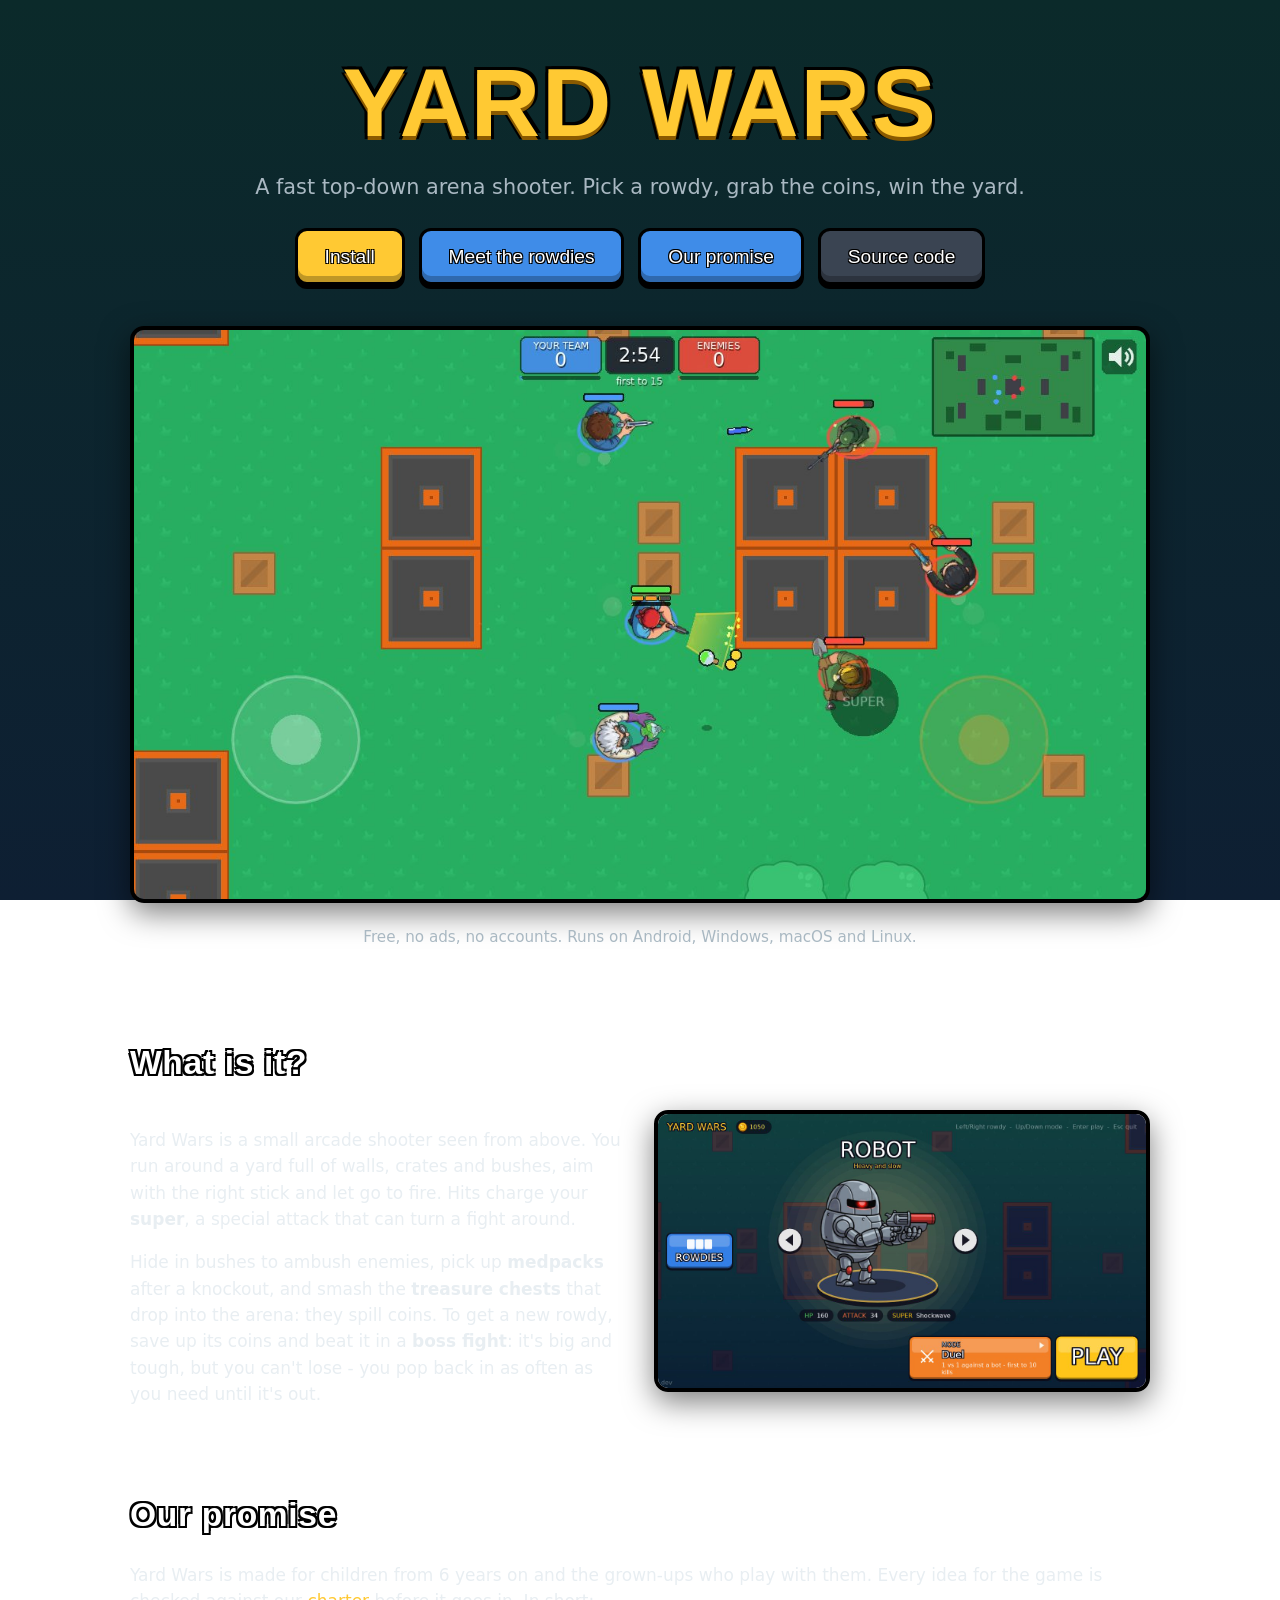
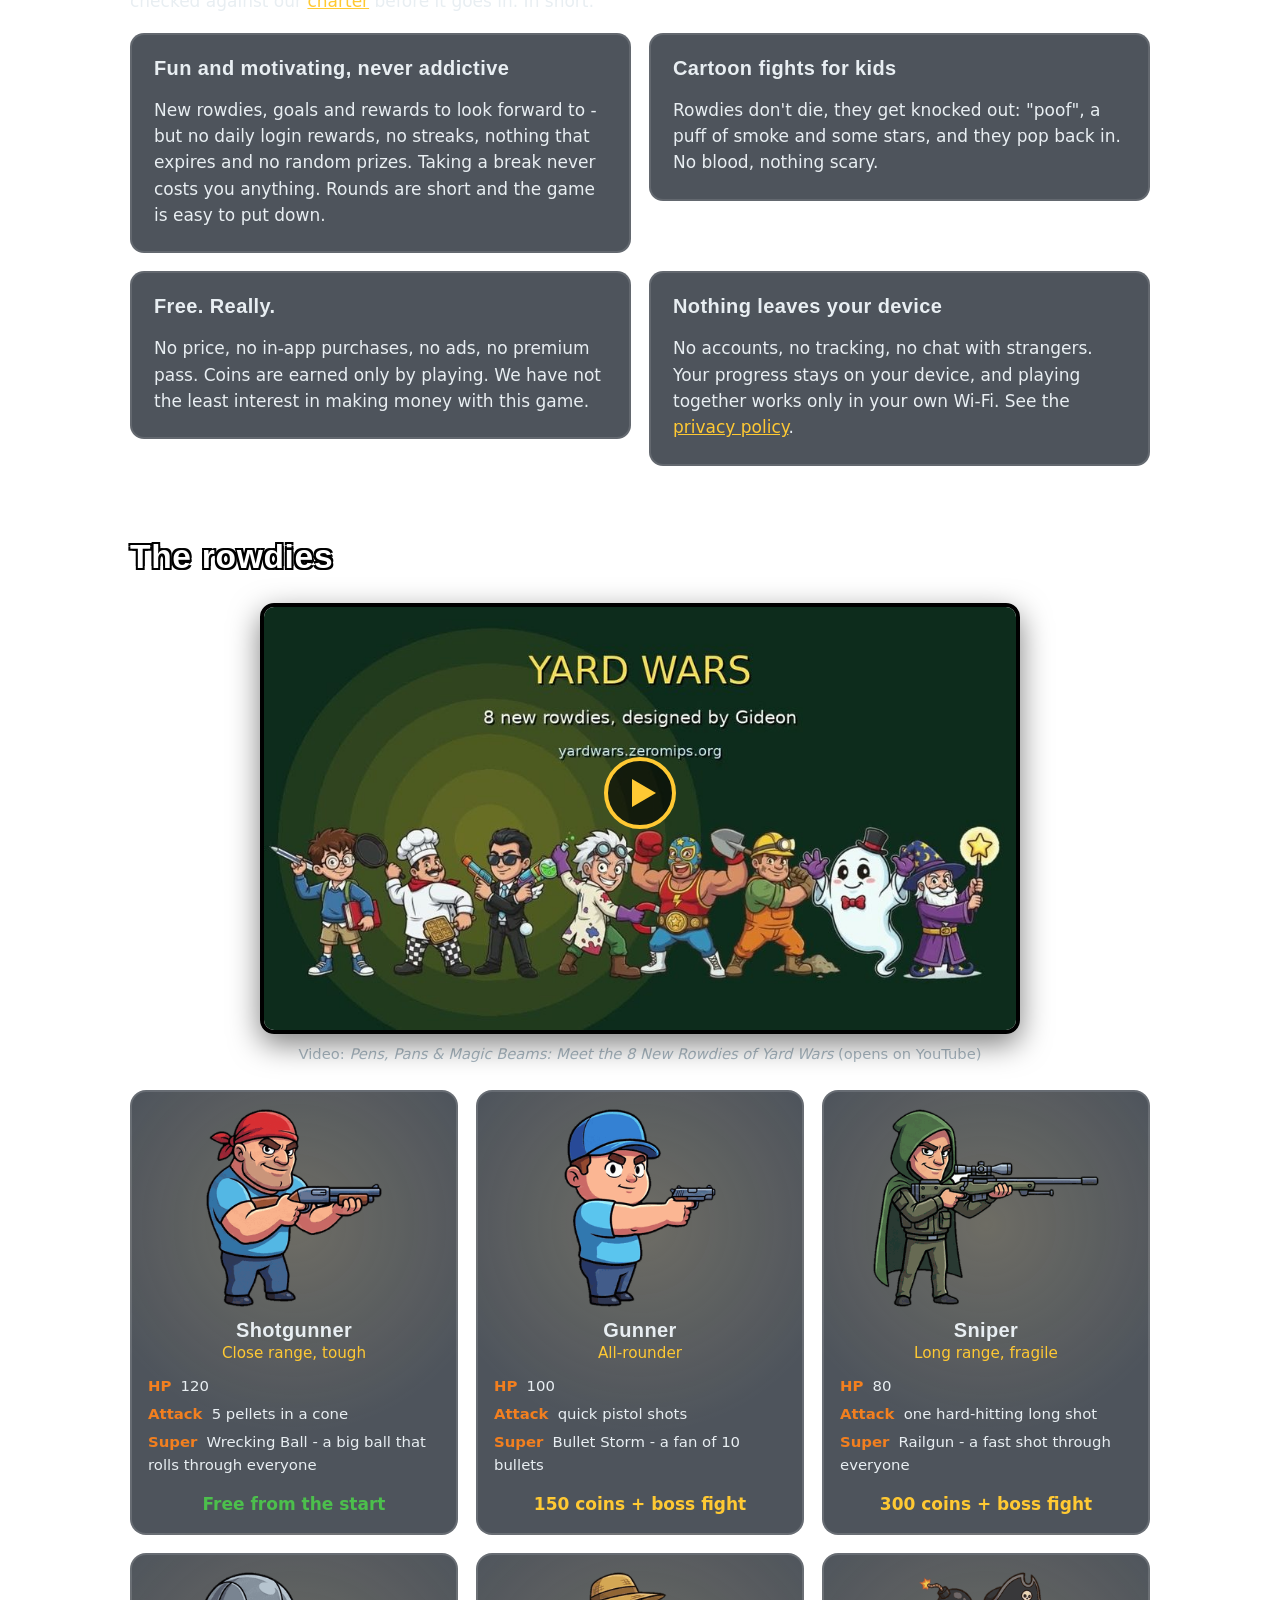
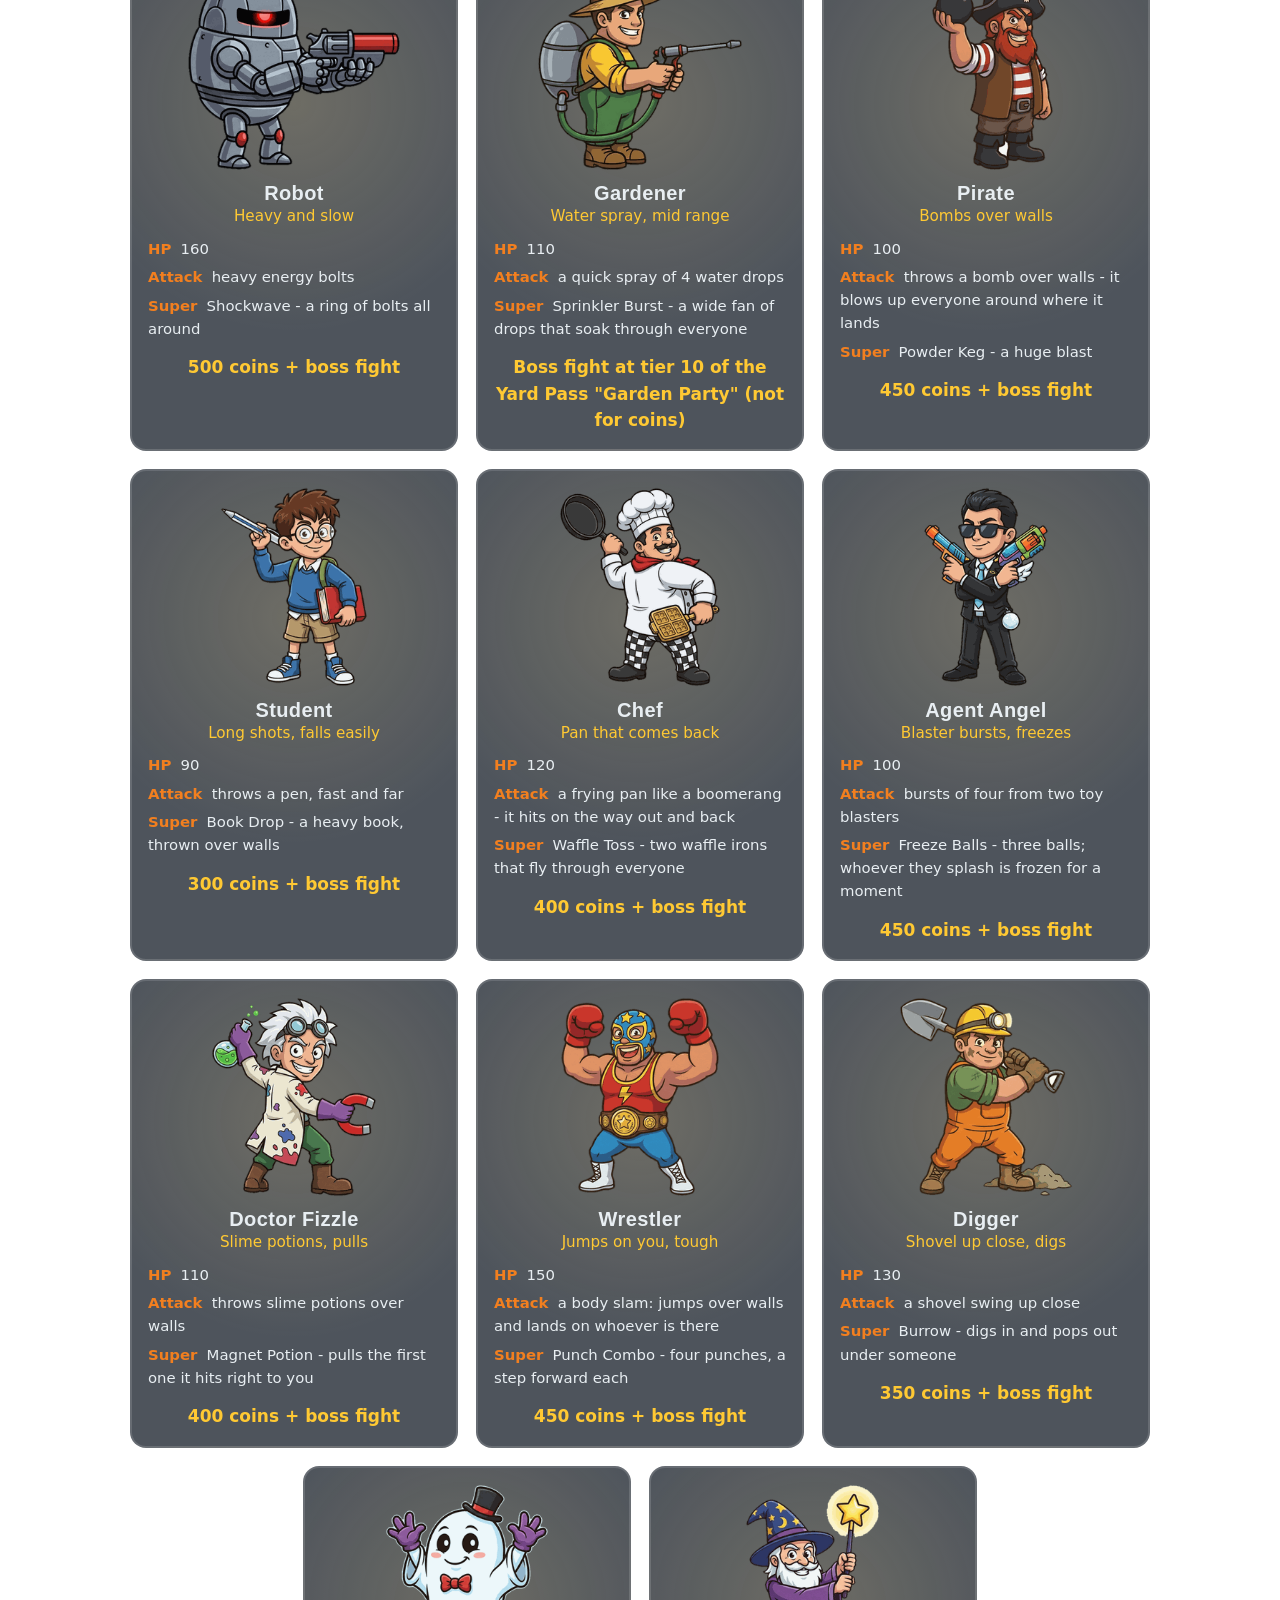
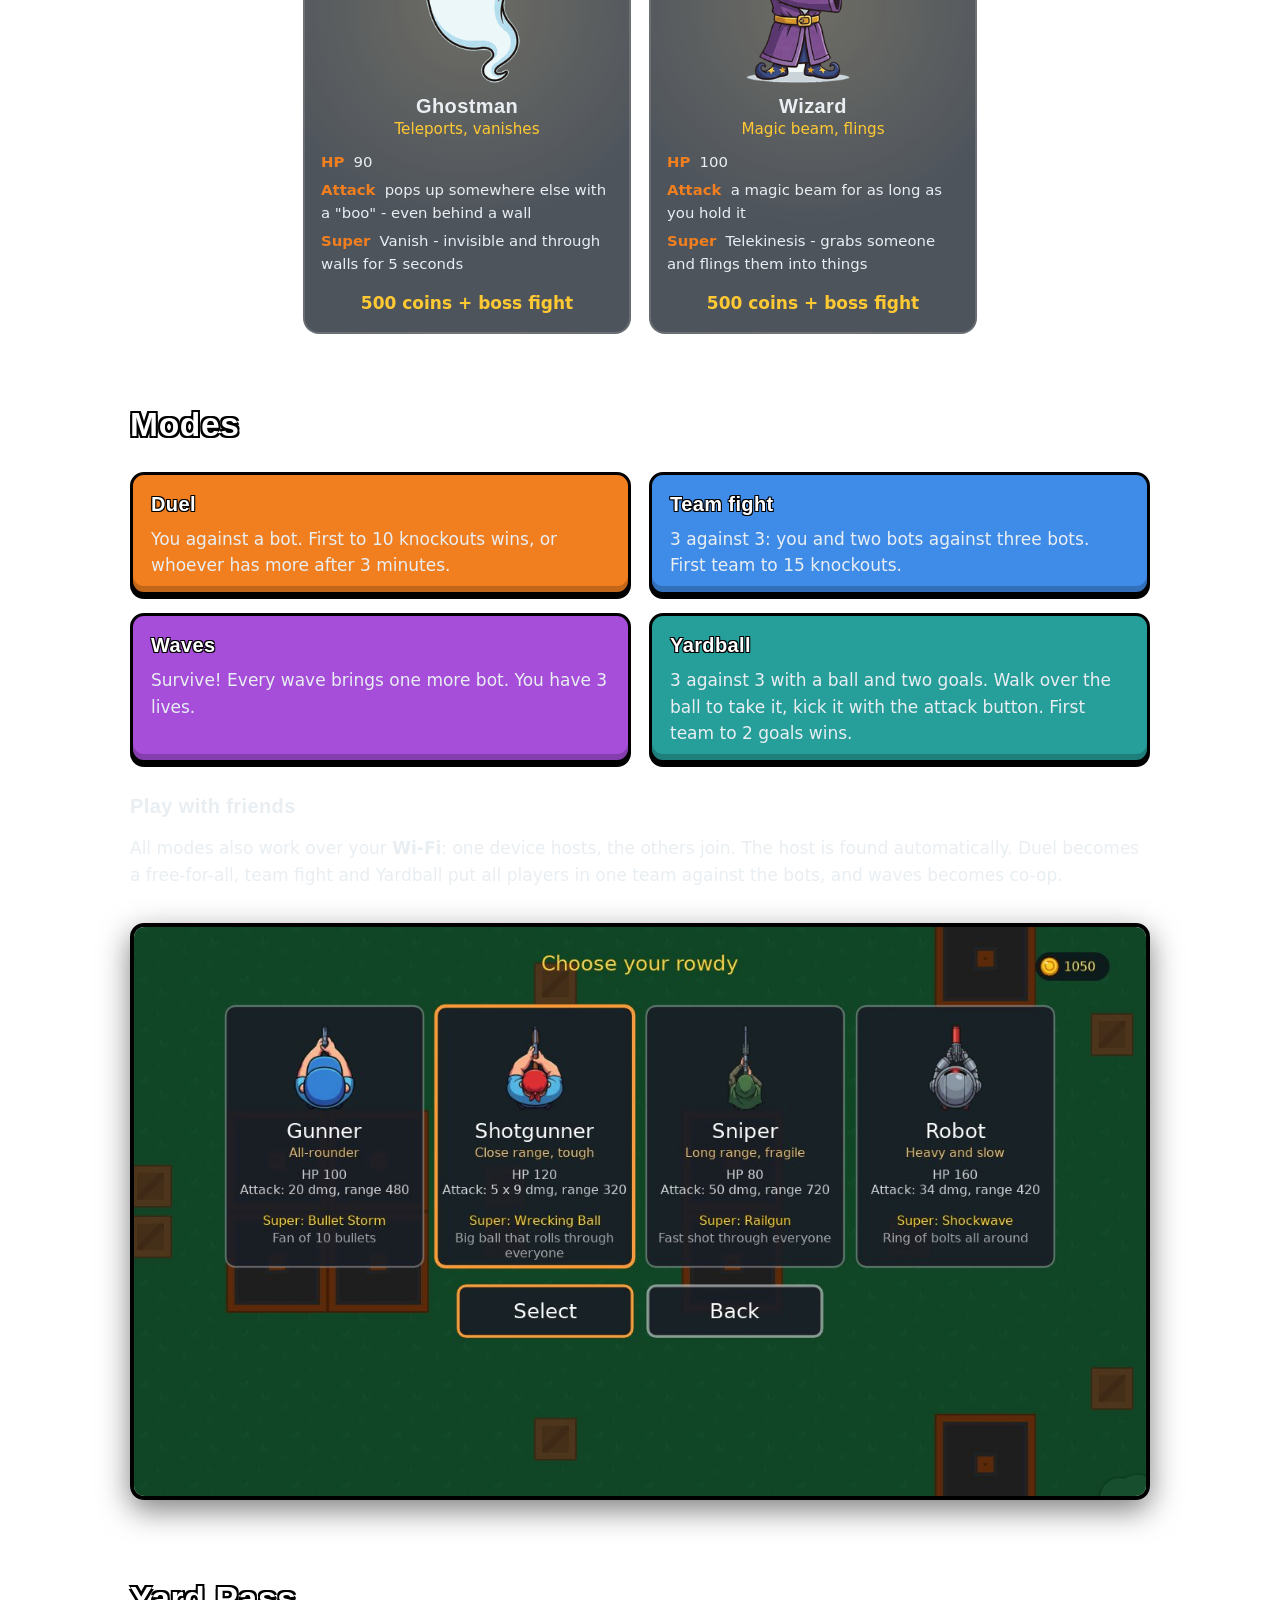
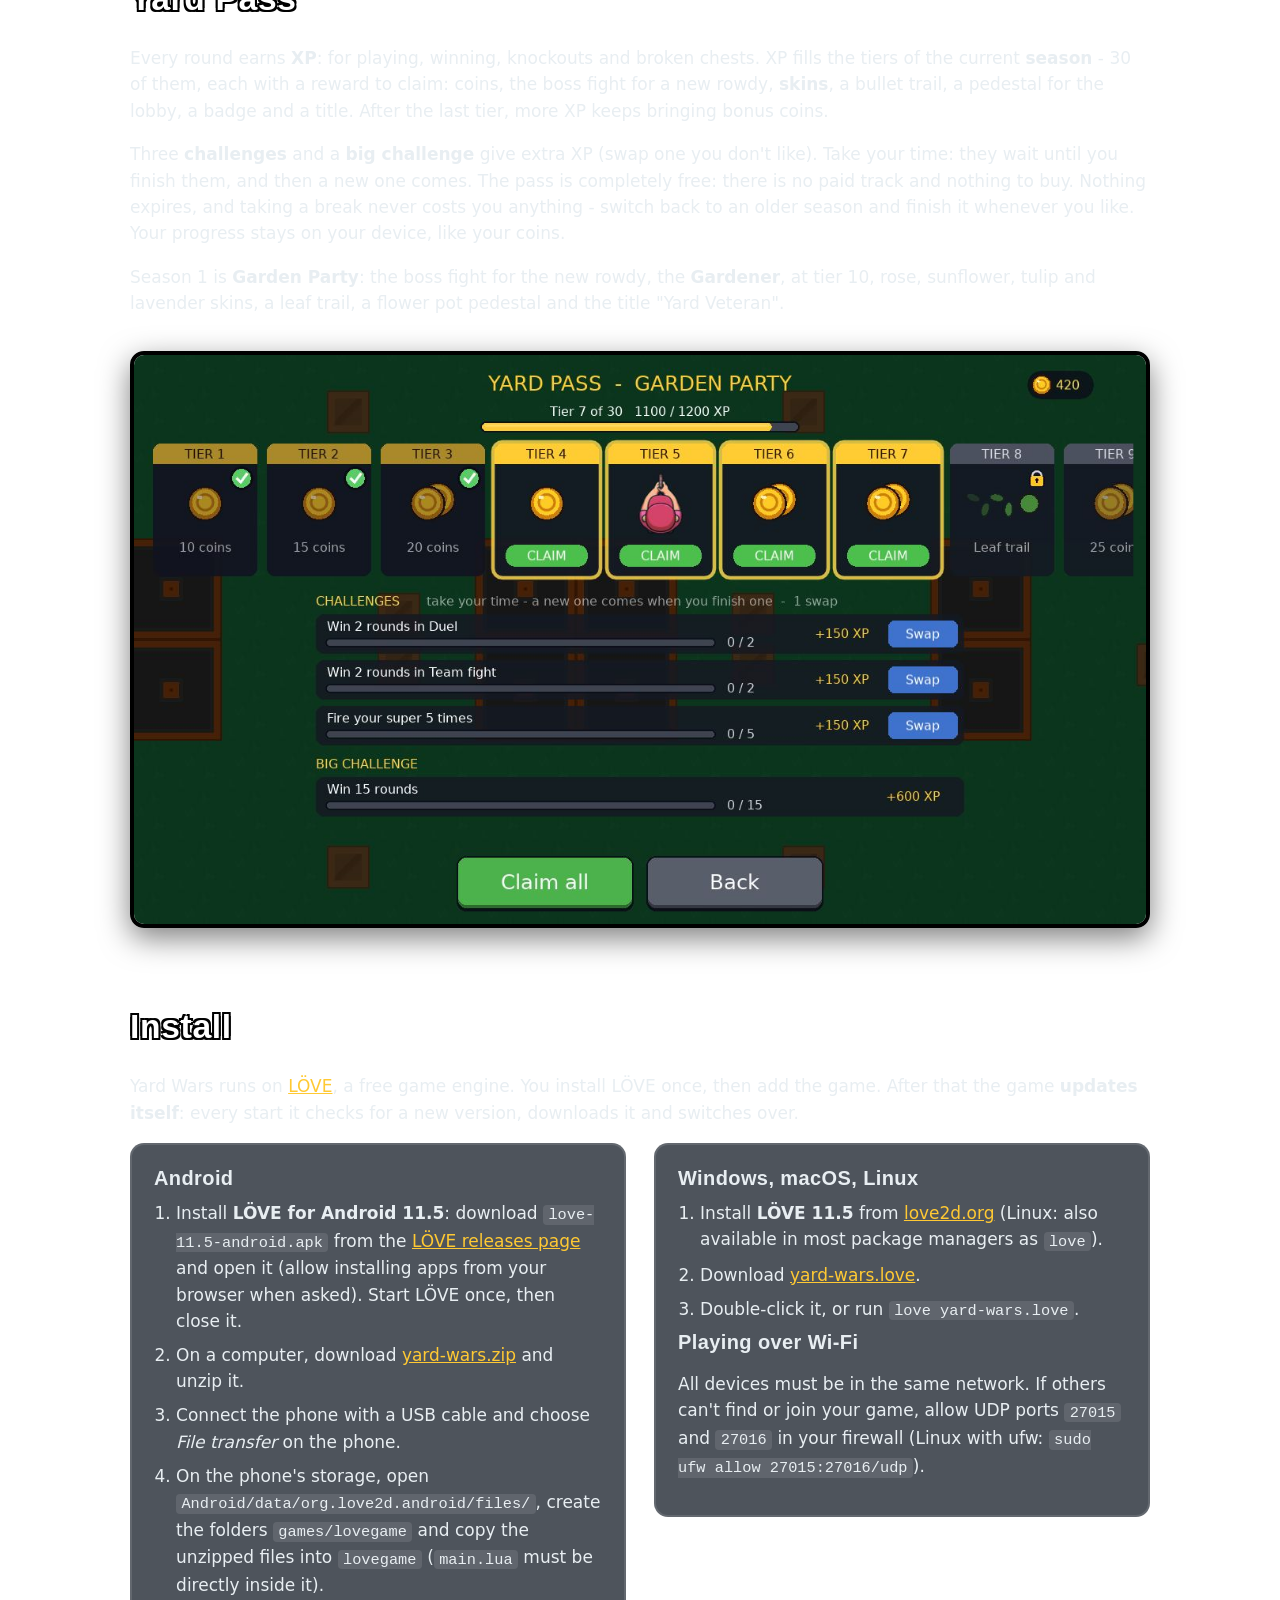
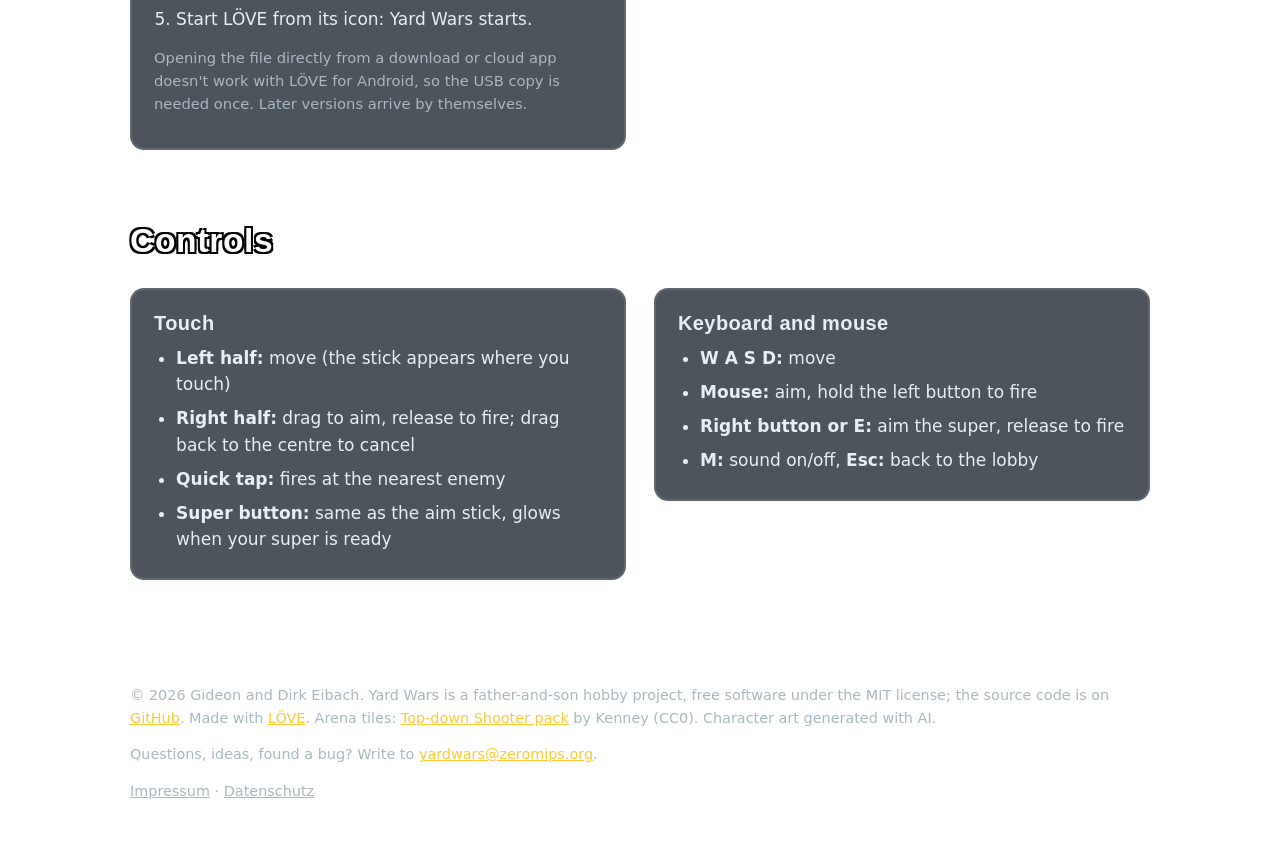
==== website/index.html @ 3234da54 "Yardball: a team mode with a ball and two goals (solo + LAN, protocol 9) 3 vs 3 on a new "pitch" lay" ====
<!doctype html>
<html lang="en">
<head>
<meta charset="utf-8">
<meta name="viewport" content="width=device-width, initial-scale=1">
<title>Yard Wars - a top-down arena shooter</title>
<meta name="description" content="Yard Wars: a free top-down arena shooter for Android and desktop. Pick a rowdy, fight bots or friends in your Wi-Fi.">
<link rel="stylesheet" href="style.css">
<link rel="icon" href="favicon.ico" sizes="16x16 32x32 48x48">
<link rel="icon" href="images/icon-192.png" type="image/png" sizes="192x192">
<link rel="apple-touch-icon" href="apple-touch-icon.png">
<meta name="theme-color" content="#0b2a2a">
</head>
<body>

<header class="hero">
  <div class="wrap">
    <h1>YARD WARS</h1>
    <p class="tagline">A fast top-down arena shooter. Pick a rowdy, grab the coins, win the yard.</p>
    <p class="buttons">
      <a class="btn play" href="#install">Install</a>
      <a class="btn" href="#rowdies">Meet the rowdies</a>
      <a class="btn" href="#promise">Our promise</a>
      <a class="btn code" href="https://github.com/ZeroMips/yard-wars">Source code</a>
    </p>
    <img class="shot" src="images/gameplay.jpg" width="1280" height="720"
         alt="A team fight in the yard: the Shotgunner and two team mates against three rowdies of the red team">
    <p class="build" id="build">Free, no ads, no accounts. Runs on Android, Windows, macOS and Linux.</p>
  </div>
</header>

<main>

<section class="wrap" id="about">
  <h2>What is it?</h2>
  <div class="cols">
    <div>
      <p>Yard Wars is a small arcade shooter seen from above. You run around a yard full of
        walls, crates and bushes, aim with the right stick and let go to fire. Hits charge
        your <b>super</b>, a special attack that can turn a fight around.</p>
      <p>Hide in bushes to ambush enemies, pick up <b>medpacks</b> after a knockout, and smash the
        <b>treasure chests</b> that drop into the arena: they spill coins. To get a new
        rowdy, save up its coins and beat it in a <b>boss fight</b>: it's big and tough, but you
        can't lose - you pop back in as often as you need until it's out.</p>
    </div>
    <div>
      <img src="images/lobby.jpg" width="1280" height="720" loading="lazy"
           alt="The lobby: the Robot stands on a pedestal next to the PLAY button">
    </div>
  </div>
</section>

<section class="wrap" id="promise">
  <h2>Our promise</h2>
  <p>Yard Wars is made for children from 6 years on and the grown-ups who play with them.
    Every idea for the game is checked against our
    <a href="https://github.com/ZeroMips/yard-wars/blob/master/CHARTER.md">charter</a>
    before it goes in. In short:</p>
  <div class="cols promise">
    <div class="box">
      <h3>Fun and motivating, never addictive</h3>
      <p>New rowdies, goals and rewards to look forward to - but no daily login rewards, no
        streaks, nothing that expires and no random prizes. Taking a break never costs you
        anything. Rounds are short and the game is easy to put down.</p>
    </div>
    <div class="box">
      <h3>Cartoon fights for kids</h3>
      <p>Rowdies don't die, they get knocked out: "poof", a puff of smoke and some stars,
        and they pop back in. No blood, nothing scary.</p>
    </div>
    <div class="box">
      <h3>Free. Really.</h3>
      <p>No price, no in-app purchases, no ads, no premium pass. Coins are earned only by
        playing. We have not the least interest in making money with this game.</p>
    </div>
    <div class="box">
      <h3>Nothing leaves your device</h3>
      <p>No accounts, no tracking, no chat with strangers. Your progress stays on your
        device, and playing together works only in your own Wi-Fi. See the
        <a href="datenschutz.html">privacy policy</a>.</p>
    </div>
  </div>
</section>

<section class="wrap" id="rowdies">
  <h2>The rowdies</h2>
  <!-- A plain link: nothing is loaded from YouTube before somebody clicks it -->
  <a class="video" href="https://youtu.be/fPqgYNO-bVo">
    <img src="images/video-new-rowdies.jpg" width="960" height="540" loading="lazy"
         alt="Video: the 8 new rowdies of Yard Wars, designed by Gideon">
  </a>
  <p class="video-caption">Video: <i>Pens, Pans &amp; Magic Beams: Meet the 8 New Rowdies
    of Yard Wars</i> (opens on YouTube)</p>
  <div class="cards">
    <article class="card">
      <img src="images/shotgunner.png" alt="Shotgunner" loading="lazy">
      <h3>Shotgunner</h3>
      <p class="role">Close range, tough</p>
      <ul>
        <li><span>HP</span> 120</li>
        <li><span>Attack</span> 5 pellets in a cone</li>
        <li><span>Super</span> Wrecking Ball - a big ball that rolls through everyone</li>
      </ul>
      <p class="price free">Free from the start</p>
    </article>
    <article class="card">
      <img src="images/gunner.png" alt="Gunner" loading="lazy">
      <h3>Gunner</h3>
      <p class="role">All-rounder</p>
      <ul>
        <li><span>HP</span> 100</li>
        <li><span>Attack</span> quick pistol shots</li>
        <li><span>Super</span> Bullet Storm - a fan of 10 bullets</li>
      </ul>
      <p class="price">150 coins + boss fight</p>
    </article>
    <article class="card">
      <img src="images/sniper.png" alt="Sniper" loading="lazy">
      <h3>Sniper</h3>
      <p class="role">Long range, fragile</p>
      <ul>
        <li><span>HP</span> 80</li>
        <li><span>Attack</span> one hard-hitting long shot</li>
        <li><span>Super</span> Railgun - a fast shot through everyone</li>
      </ul>
      <p class="price">300 coins + boss fight</p>
    </article>
    <article class="card">
      <img src="images/robot.png" alt="Robot" loading="lazy">
      <h3>Robot</h3>
      <p class="role">Heavy and slow</p>
      <ul>
        <li><span>HP</span> 160</li>
        <li><span>Attack</span> heavy energy bolts</li>
        <li><span>Super</span> Shockwave - a ring of bolts all around</li>
      </ul>
      <p class="price">500 coins + boss fight</p>
    </article>
    <article class="card">
      <img src="images/gardener.png" alt="Gardener" loading="lazy">
      <h3>Gardener</h3>
      <p class="role">Water spray, mid range</p>
      <ul>
        <li><span>HP</span> 110</li>
        <li><span>Attack</span> a quick spray of 4 water drops</li>
        <li><span>Super</span> Sprinkler Burst - a wide fan of drops that soak through everyone</li>
      </ul>
      <p class="price">Boss fight at tier 10 of the Yard Pass "Garden Party" (not for coins)</p>
    </article>
    <article class="card">
      <img src="images/pirate.png" alt="Pirate" loading="lazy">
      <h3>Pirate</h3>
      <p class="role">Bombs over walls</p>
      <ul>
        <li><span>HP</span> 100</li>
        <li><span>Attack</span> throws a bomb over walls - it blows up everyone around where it lands</li>
        <li><span>Super</span> Powder Keg - a huge blast</li>
      </ul>
      <p class="price">450 coins + boss fight</p>
    </article>
    <article class="card">
      <img src="images/student.png" alt="Student" loading="lazy">
      <h3>Student</h3>
      <p class="role">Long shots, falls easily</p>
      <ul>
        <li><span>HP</span> 90</li>
        <li><span>Attack</span> throws a pen, fast and far</li>
        <li><span>Super</span> Book Drop - a heavy book, thrown over walls</li>
      </ul>
      <p class="price">300 coins + boss fight</p>
    </article>
    <article class="card">
      <img src="images/chef.png" alt="Chef" loading="lazy">
      <h3>Chef</h3>
      <p class="role">Pan that comes back</p>
      <ul>
        <li><span>HP</span> 120</li>
        <li><span>Attack</span> a frying pan like a boomerang - it hits on the way out and back</li>
        <li><span>Super</span> Waffle Toss - two waffle irons that fly through everyone</li>
      </ul>
      <p class="price">400 coins + boss fight</p>
    </article>
    <article class="card">
      <img src="images/agent.png" alt="Agent Angel" loading="lazy">
      <h3>Agent Angel</h3>
      <p class="role">Blaster bursts, freezes</p>
      <ul>
        <li><span>HP</span> 100</li>
        <li><span>Attack</span> bursts of four from two toy blasters</li>
        <li><span>Super</span> Freeze Balls - three balls; whoever they splash is frozen for a moment</li>
      </ul>
      <p class="price">450 coins + boss fight</p>
    </article>
    <article class="card">
      <img src="images/doctor.png" alt="Doctor Fizzle" loading="lazy">
      <h3>Doctor Fizzle</h3>
      <p class="role">Slime potions, pulls</p>
      <ul>
        <li><span>HP</span> 110</li>
        <li><span>Attack</span> throws slime potions over walls</li>
        <li><span>Super</span> Magnet Potion - pulls the first one it hits right to you</li>
      </ul>
      <p class="price">400 coins + boss fight</p>
    </article>
    <article class="card">
      <img src="images/wrestler.png" alt="Wrestler" loading="lazy">
      <h3>Wrestler</h3>
      <p class="role">Jumps on you, tough</p>
      <ul>
        <li><span>HP</span> 150</li>
        <li><span>Attack</span> a body slam: jumps over walls and lands on whoever is there</li>
        <li><span>Super</span> Punch Combo - four punches, a step forward each</li>
      </ul>
      <p class="price">450 coins + boss fight</p>
    </article>
    <article class="card">
      <img src="images/digger.png" alt="Digger" loading="lazy">
      <h3>Digger</h3>
      <p class="role">Shovel up close, digs</p>
      <ul>
        <li><span>HP</span> 130</li>
        <li><span>Attack</span> a shovel swing up close</li>
        <li><span>Super</span> Burrow - digs in and pops out under someone</li>
      </ul>
      <p class="price">350 coins + boss fight</p>
    </article>
    <article class="card">
      <img src="images/ghostman.png" alt="Ghostman" loading="lazy">
      <h3>Ghostman</h3>
      <p class="role">Teleports, vanishes</p>
      <ul>
        <li><span>HP</span> 90</li>
        <li><span>Attack</span> pops up somewhere else with a "boo" - even behind a wall</li>
        <li><span>Super</span> Vanish - invisible and through walls for 5 seconds</li>
      </ul>
      <p class="price">500 coins + boss fight</p>
    </article>
    <article class="card">
      <img src="images/wizard.png" alt="Wizard" loading="lazy">
      <h3>Wizard</h3>
      <p class="role">Magic beam, flings</p>
      <ul>
        <li><span>HP</span> 100</li>
        <li><span>Attack</span> a magic beam for as long as you hold it</li>
        <li><span>Super</span> Telekinesis - grabs someone and flings them into things</li>
      </ul>
      <p class="price">500 coins + boss fight</p>
    </article>
  </div>
</section>

<section class="wrap" id="modes">
  <h2>Modes</h2>
  <div class="modes">
    <div class="mode duel">
      <h3>Duel</h3>
      <p>You against a bot. First to 10 knockouts wins, or whoever has more after 3 minutes.</p>
    </div>
    <div class="mode team">
      <h3>Team fight</h3>
      <p>3 against 3: you and two bots against three bots. First team to 15 knockouts.</p>
    </div>
    <div class="mode waves">
      <h3>Waves</h3>
      <p>Survive! Every wave brings one more bot. You have 3 lives.</p>
    </div>
    <div class="mode yardball">
      <h3>Yardball</h3>
      <p>3 against 3 with a ball and two goals. Walk over the ball to take it, kick it with
        the attack button. First team to 2 goals wins.</p>
    </div>
  </div>
  <h3 class="sub">Play with friends</h3>
  <p>All modes also work over your <b>Wi-Fi</b>: one device hosts, the others join. The host
    is found automatically. Duel becomes a free-for-all, team fight and Yardball put all
    players in one team against the bots, and waves becomes co-op.</p>
  <img class="wide" src="images/picker.jpg" width="1280" height="720" loading="lazy"
       alt="The rowdy choice: four cards with picture, role, health, attack and super">
</section>

<section class="wrap" id="pass">
  <h2>Yard Pass</h2>
  <p>Every round earns <b>XP</b>: for playing, winning, knockouts and broken chests. XP fills the tiers of the current <b>season</b> - 30 of
    them, each with a reward to claim: coins, the boss fight for a new rowdy, <b>skins</b>, a bullet trail, a
    pedestal for the lobby, a badge and a title. After the last tier, more XP keeps bringing
    bonus coins.</p>
  <p>Three <b>challenges</b> and a <b>big challenge</b> give extra XP (swap one you don't like).
    Take your time: they wait until you finish them, and then a new one comes. The pass is
    completely free: there is no paid track and nothing to buy. Nothing expires, and taking a
    break never costs you anything - switch back to an older season and finish it whenever
    you like. Your
    progress stays on your device, like your coins.</p>
  <p>Season 1 is <b>Garden Party</b>: the boss fight for the new rowdy, the <b>Gardener</b>, at tier 10, rose,
    sunflower, tulip and lavender skins, a leaf trail, a flower pot pedestal and the title
    "Yard Veteran".</p>
  <img class="wide" src="images/pass.jpg" width="1280" height="720" loading="lazy"
       alt="The Yard Pass: a row of tier cards with coins and a skin to claim, below the challenges">
</section>

<section class="wrap" id="install">
  <h2>Install</h2>
  <p>Yard Wars runs on <a href="https://love2d.org/">LÖVE</a>, a free game engine. You install
    LÖVE once, then add the game. After that the game <b>updates itself</b>: every start it
    checks for a new version, downloads it and switches over.</p>

  <div class="cols">
    <div class="box">
      <h3>Android</h3>
      <ol>
        <li>Install <b>LÖVE for Android 11.5</b>: download
          <code>love-11.5-android.apk</code> from the
          <a href="https://github.com/love2d/love/releases/tag/11.5">LÖVE releases page</a>
          and open it (allow installing apps from your browser when asked). Start LÖVE once,
          then close it.</li>
        <li>On a computer, download <a href="download/yard-wars.zip">yard-wars.zip</a> and
          unzip it.</li>
        <li>Connect the phone with a USB cable and choose <i>File transfer</i> on the phone.</li>
        <li>On the phone's storage, open
          <code>Android/data/org.love2d.android/files/</code>, create the folders
          <code>games/lovegame</code> and copy the unzipped files into
          <code>lovegame</code> (<code>main.lua</code> must be directly inside it).</li>
        <li>Start LÖVE from its icon: Yard Wars starts.</li>
      </ol>
      <p class="note">Opening the file directly from a download or cloud app doesn't work with
        LÖVE for Android, so the USB copy is needed once. Later versions arrive by
        themselves.</p>
    </div>
    <div class="box">
      <h3>Windows, macOS, Linux</h3>
      <ol>
        <li>Install <b>LÖVE 11.5</b> from <a href="https://love2d.org/">love2d.org</a>
          (Linux: also available in most package managers as <code>love</code>).</li>
        <li>Download <a href="download/yard-wars.love">yard-wars.love</a>.</li>
        <li>Double-click it, or run <code>love yard-wars.love</code>.</li>
      </ol>
      <h3>Playing over Wi-Fi</h3>
      <p>All devices must be in the same network. If others can't find or join your game,
        allow UDP ports <code>27015</code> and <code>27016</code> in your firewall (Linux with
        ufw: <code>sudo ufw allow 27015:27016/udp</code>).</p>
    </div>
  </div>
</section>

<section class="wrap" id="controls">
  <h2>Controls</h2>
  <div class="cols">
    <div class="box">
      <h3>Touch</h3>
      <ul>
        <li><b>Left half:</b> move (the stick appears where you touch)</li>
        <li><b>Right half:</b> drag to aim, release to fire; drag back to the centre to
          cancel</li>
        <li><b>Quick tap:</b> fires at the nearest enemy</li>
        <li><b>Super button:</b> same as the aim stick, glows when your super is ready</li>
      </ul>
    </div>
    <div class="box">
      <h3>Keyboard and mouse</h3>
      <ul>
        <li><b>W A S D:</b> move</li>
        <li><b>Mouse:</b> aim, hold the left button to fire</li>
        <li><b>Right button or E:</b> aim the super, release to fire</li>
        <li><b>M:</b> sound on/off, <b>Esc:</b> back to the lobby</li>
      </ul>
    </div>
  </div>
</section>

</main>

<footer>
  <div class="wrap">
    <p>&copy; 2026 Gideon and Dirk Eibach. Yard Wars is a father-and-son hobby project, free software under the MIT license; the source code is on
      <a href="https://github.com/ZeroMips/yard-wars">GitHub</a>. Made with <a href="https://love2d.org/">LÖVE</a>.
      Arena tiles: <a href="https://kenney.nl/assets/top-down-shooter">Top-down Shooter
      pack</a> by Kenney (CC0). Character art generated with AI.</p>
    <p>Questions, ideas, found a bug? Write to
      <a href="mailto:yardwars@zeromips.org">yardwars@zeromips.org</a>.</p>
    <p class="legal-links"><a href="impressum.html">Impressum</a> &middot;
      <a href="datenschutz.html">Datenschutz</a></p>
  </div>
</footer>

<script>
// Show the newest published build (the manifest the game itself checks)
fetch("updates/latest.txt").then(function (r) { return r.ok ? r.text() : ""; }).then(function (t) {
  var b = t.match(/^build (\d+)$/m), v = t.match(/^version \S+ (\S+)/m);
  if (b) {
    document.getElementById("build").textContent +=
      " Current version: build " + b[1] + (v ? " (" + v[1] + ")" : "") + ".";
  }
}).catch(function () {});
</script>
</body>
</html>
---- website/style.css ----
/* Yard Wars website: colours of the game's lobby (dark teal, gold title, chunky buttons) */
:root {
  --bg: #0b2a2a;
  --bg2: #0e1f33;
  --panel: rgba(10, 18, 30, 0.72);
  --text: #e8eef2;
  --muted: #a9b8c2;
  --gold: #ffc933;
  --orange: #f27f1f;
  --blue: #3f8ce8;
  --purple: #a64dd9;
  --green: #4cbf4c;
}

* { box-sizing: border-box; }

html { scroll-behavior: smooth; }

body {
  margin: 0;
  font-family: "Trebuchet MS", "Segoe UI", system-ui, sans-serif;
  font-size: 17px;
  line-height: 1.55;
  color: var(--text);
  background: linear-gradient(180deg, var(--bg) 0%, var(--bg2) 100%) fixed;
}

a { color: var(--gold); }

img { max-width: 100%; height: auto; }

code {
  background: rgba(255, 255, 255, 0.1);
  padding: 0.05em 0.35em;
  border-radius: 4px;
  font-size: 0.9em;
  word-break: break-word;
}

.wrap { max-width: 1060px; margin: 0 auto; padding: 0 20px; }

/* Outlined comic headings */
h1, h2, h3 {
  font-family: "Arial Black", "Trebuchet MS", sans-serif;
  letter-spacing: 0.02em;
  line-height: 1.15;
}

h1 {
  margin: 0;
  font-size: clamp(3rem, 10vw, 6rem);
  color: var(--gold);
  text-shadow: 0 4px 0 #8a5a00, 3px 3px 0 #000, -3px 3px 0 #000, 3px -3px 0 #000, -3px -3px 0 #000;
}

h2 {
  font-size: 2.1rem;
  color: #fff;
  text-shadow: 2px 2px 0 #000, -2px 2px 0 #000, 2px -2px 0 #000, -2px -2px 0 #000;
  margin: 0 0 0.8em;
}

h3 { margin: 0.2em 0 0.5em; font-size: 1.25rem; }

h3.sub { margin-top: 1.6em; }

section.wrap { padding-top: 72px; } /* section.wrap: .wrap alone resets padding + margin */

/* Hero */
.hero { text-align: center; padding: 48px 0 8px; }
.tagline { font-size: 1.3rem; color: var(--muted); margin: 0.6em 0 1.2em; }
.shot, .wide, .cols img {
  border-radius: 14px;
  border: 4px solid #000;
  box-shadow: 0 10px 30px rgba(0, 0, 0, 0.5);
}
.shot { margin-top: 24px; }
.build { color: var(--muted); font-size: 0.95rem; }

.buttons { display: flex; gap: 14px; justify-content: center; flex-wrap: wrap; }
.btn {
  display: inline-block;
  padding: 0.55em 1.4em;
  font-family: "Arial Black", sans-serif;
  font-size: 1.2rem;
  color: #fff;
  text-decoration: none;
  background: var(--blue);
  border: 3px solid #000;
  border-radius: 12px;
  box-shadow: inset 0 -6px 0 rgba(0, 0, 0, 0.25), 0 4px 0 #000;
  text-shadow: 1px 1px 0 #000, -1px 1px 0 #000, 1px -1px 0 #000, -1px -1px 0 #000;
  transition: transform 0.1s;
}
.btn:hover { transform: translateY(-2px); }
.btn.play { background: var(--gold); }
.btn.code { background: #3a4452; }

/* Two columns that stack on phones */
.cols { display: grid; grid-template-columns: 1fr 1fr; gap: 28px; align-items: start; }

.box {
  background: var(--panel);
  border: 2px solid rgba(255, 255, 255, 0.12);
  border-radius: 14px;
  padding: 18px 22px;
}
.box ol, .box ul { padding-left: 1.3em; margin: 0.4em 0; }
.promise { margin-top: 18px; gap: 18px; }
.promise .box h3 { margin-top: 0.2em; }
.promise .box p { margin-bottom: 0.3em; }
.box li { margin-bottom: 0.45em; }
.note { color: var(--muted); font-size: 0.92rem; }

/* Video: a picture linking to YouTube, with a play symbol on it (placed in the
   thumbnail's gap between the web address and the rowdies' heads) */
.video {
  position: relative; display: block; max-width: 760px; margin: 0 auto;
  border-radius: 14px; border: 4px solid #000; overflow: hidden;
  box-shadow: 0 10px 30px rgba(0, 0, 0, 0.5);
}
.video img { display: block; width: 100%; }
.video::before { /* the round button */
  content: ""; position: absolute; left: 50%; top: 44%; width: 72px; height: 72px;
  margin: -36px 0 0 -36px; border-radius: 50%; background: rgba(0, 0, 0, 0.6);
  border: 4px solid var(--gold); box-sizing: border-box; transition: transform 0.15s;
}
.video::after { /* the triangle */
  content: ""; position: absolute; left: 50%; top: 44%; margin: -14px 0 0 -8px;
  border-style: solid; border-width: 14px 0 14px 24px;
  border-color: transparent transparent transparent var(--gold);
}
.video:hover::before, .video:focus::before { transform: scale(1.1); }
@media (max-width: 600px) { /* the picture is small: so is the button */
  .video::before { width: 44px; height: 44px; margin: -22px 0 0 -22px; border-width: 3px; }
  .video::after { margin: -9px 0 0 -5px; border-width: 9px 0 9px 15px; }
}
.video-caption { text-align: center; color: var(--muted); font-size: 0.92rem; margin: 0.6em 0 1.6em; }

/* Rowdy cards */
/* centred rows (5 rowdies: 3 + 2) */
.cards { display: flex; flex-wrap: wrap; justify-content: center; gap: 18px; }
.cards .card { flex: 0 1 calc((100% - 2 * 18px) / 3); box-sizing: border-box; }
.card {
  background: var(--panel);
  border: 2px solid rgba(255, 255, 255, 0.14);
  border-radius: 16px;
  padding: 16px;
  text-align: center;
  background-image: radial-gradient(circle at 50% 30%, rgba(255, 220, 140, 0.18), transparent 60%);
}
.card img { height: 200px; width: auto; max-width: 100%; object-fit: contain; }
.card h3 { margin-bottom: 0; }
.role { color: var(--gold); margin: 0 0 0.6em; font-size: 0.95rem; }
.card ul { list-style: none; padding: 0; margin: 0; text-align: left; font-size: 0.93rem; }
.card li { margin-bottom: 0.35em; }
.card li span { color: var(--orange); font-weight: bold; margin-right: 0.3em; }
.price {
  margin: 0.8em 0 0;
  font-weight: bold;
  color: var(--gold);
}
.price.free { color: var(--green); }

/* Mode tiles in the colours of the game's mode cards */
.modes { display: grid; grid-template-columns: repeat(2, 1fr); gap: 18px; }
.mode {
  border: 3px solid #000;
  border-radius: 14px;
  padding: 14px 18px;
  box-shadow: inset 0 -6px 0 rgba(0, 0, 0, 0.2), 0 4px 0 #000;
}
.mode h3 { color: #fff; text-shadow: 1px 1px 0 #000, -1px 1px 0 #000, 1px -1px 0 #000, -1px -1px 0 #000; }
.mode p { margin: 0; }
.duel  { background: var(--orange); }
.team  { background: var(--blue); }
.waves { background: var(--purple); }
.yardball { background: #269e99; }
.wide { margin-top: 18px; }

footer {
  margin-top: 64px;
  padding: 24px 0 32px;
  color: var(--muted);
  font-size: 0.9rem;
  border-top: 2px solid rgba(255, 255, 255, 0.1);
}

.legal-links a { color: var(--muted); }

/* Impressum / Datenschutz */
.legal { max-width: 760px; padding-top: 32px; padding-bottom: 48px; }
.legal h3 { margin: 1.6em 0 0.4em; color: var(--gold); }
.legal .back { margin: 0 0 24px; }
.legal .stand { margin-top: 2em; color: var(--muted); }

@media (max-width: 860px) {
  .cards .card { flex-basis: calc((100% - 18px) / 2); }
  .cols, .modes { grid-template-columns: 1fr; }
}
@media (max-width: 460px) {
  .cards .card { flex-basis: 100%; }
  body { font-size: 16px; }
}
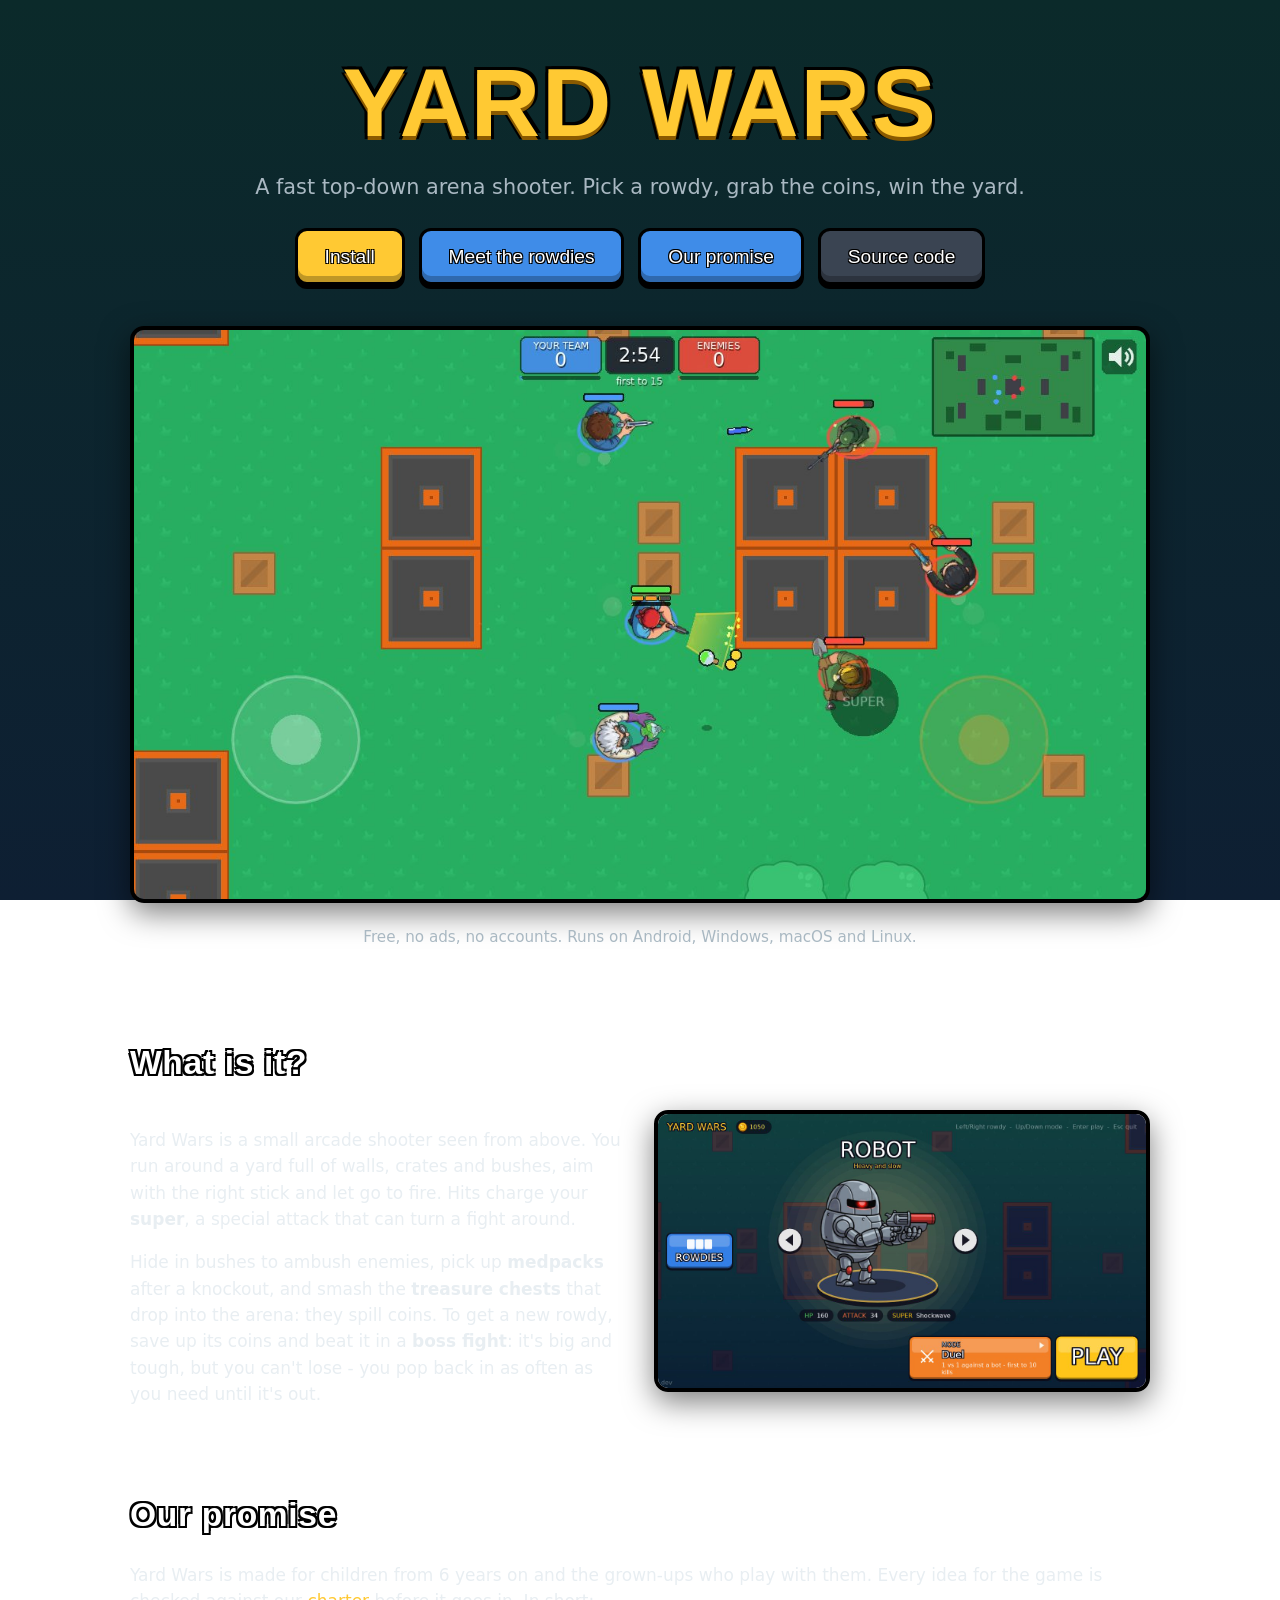
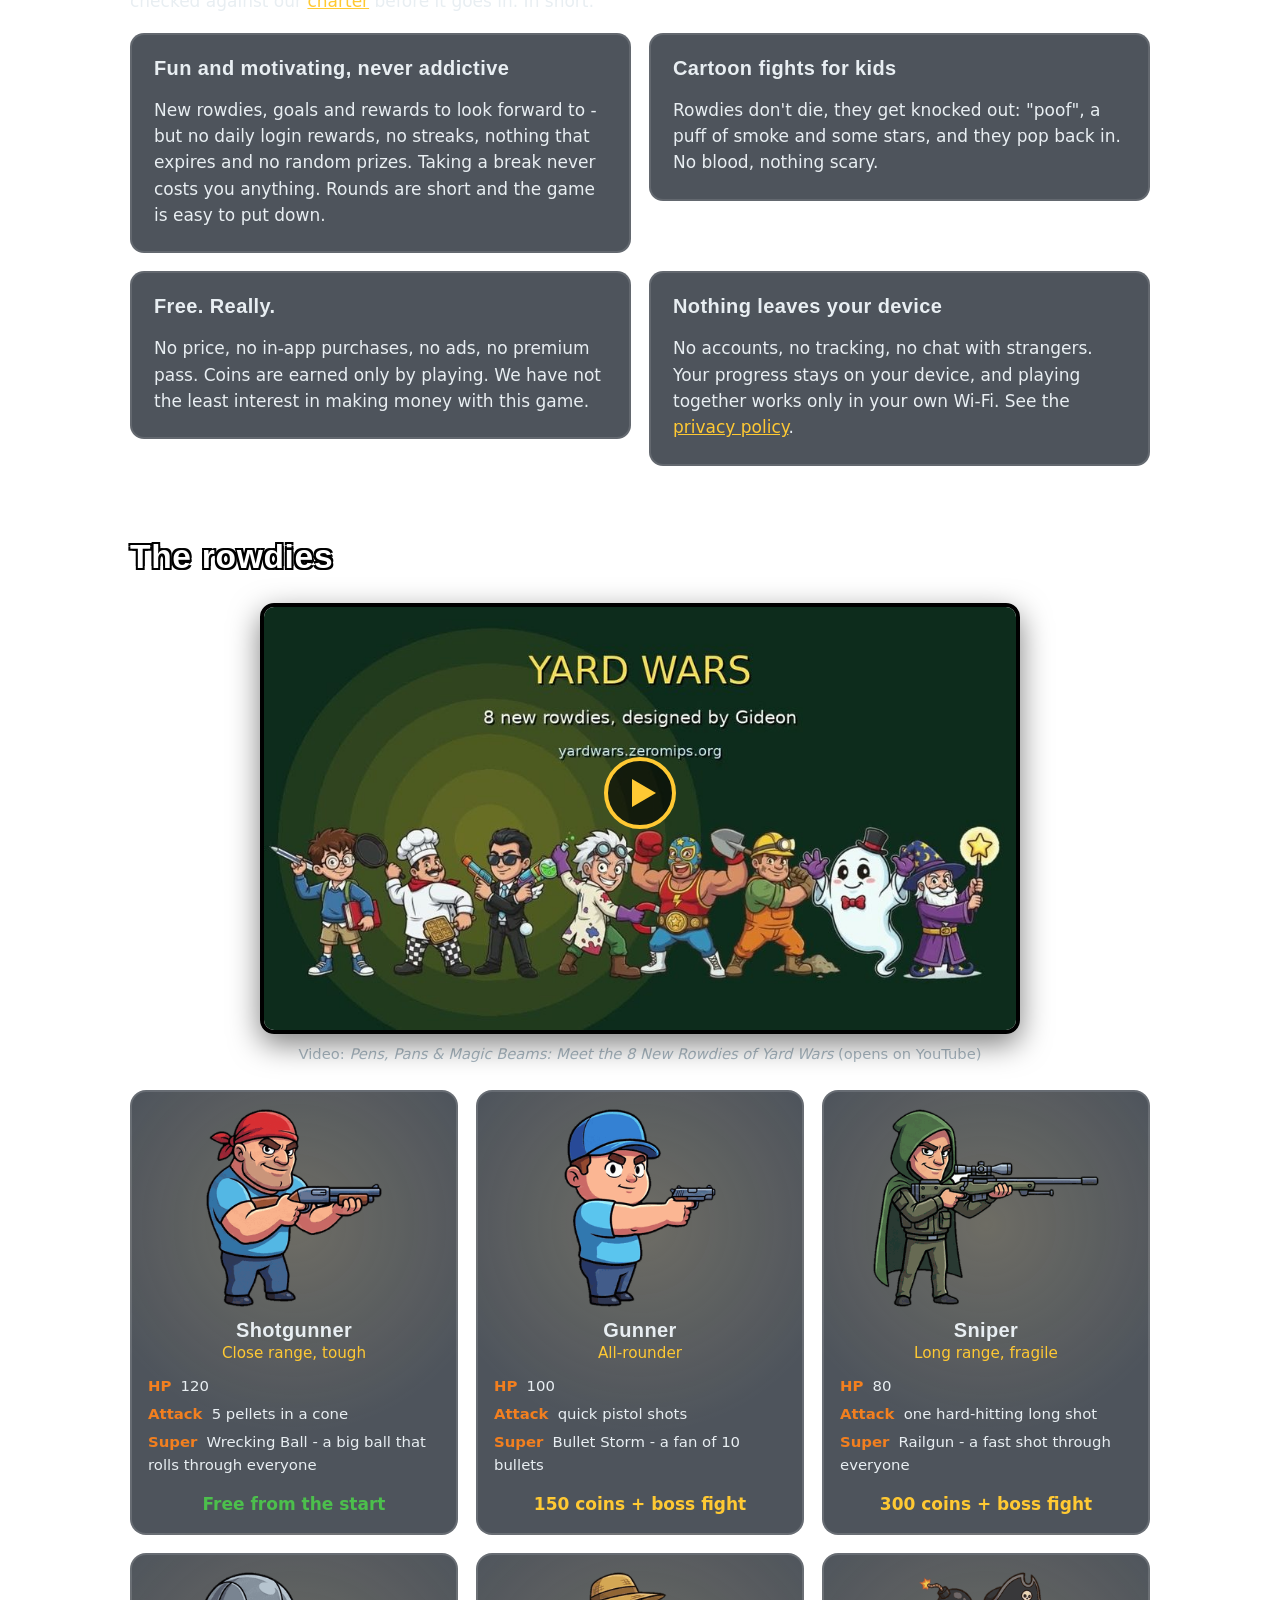
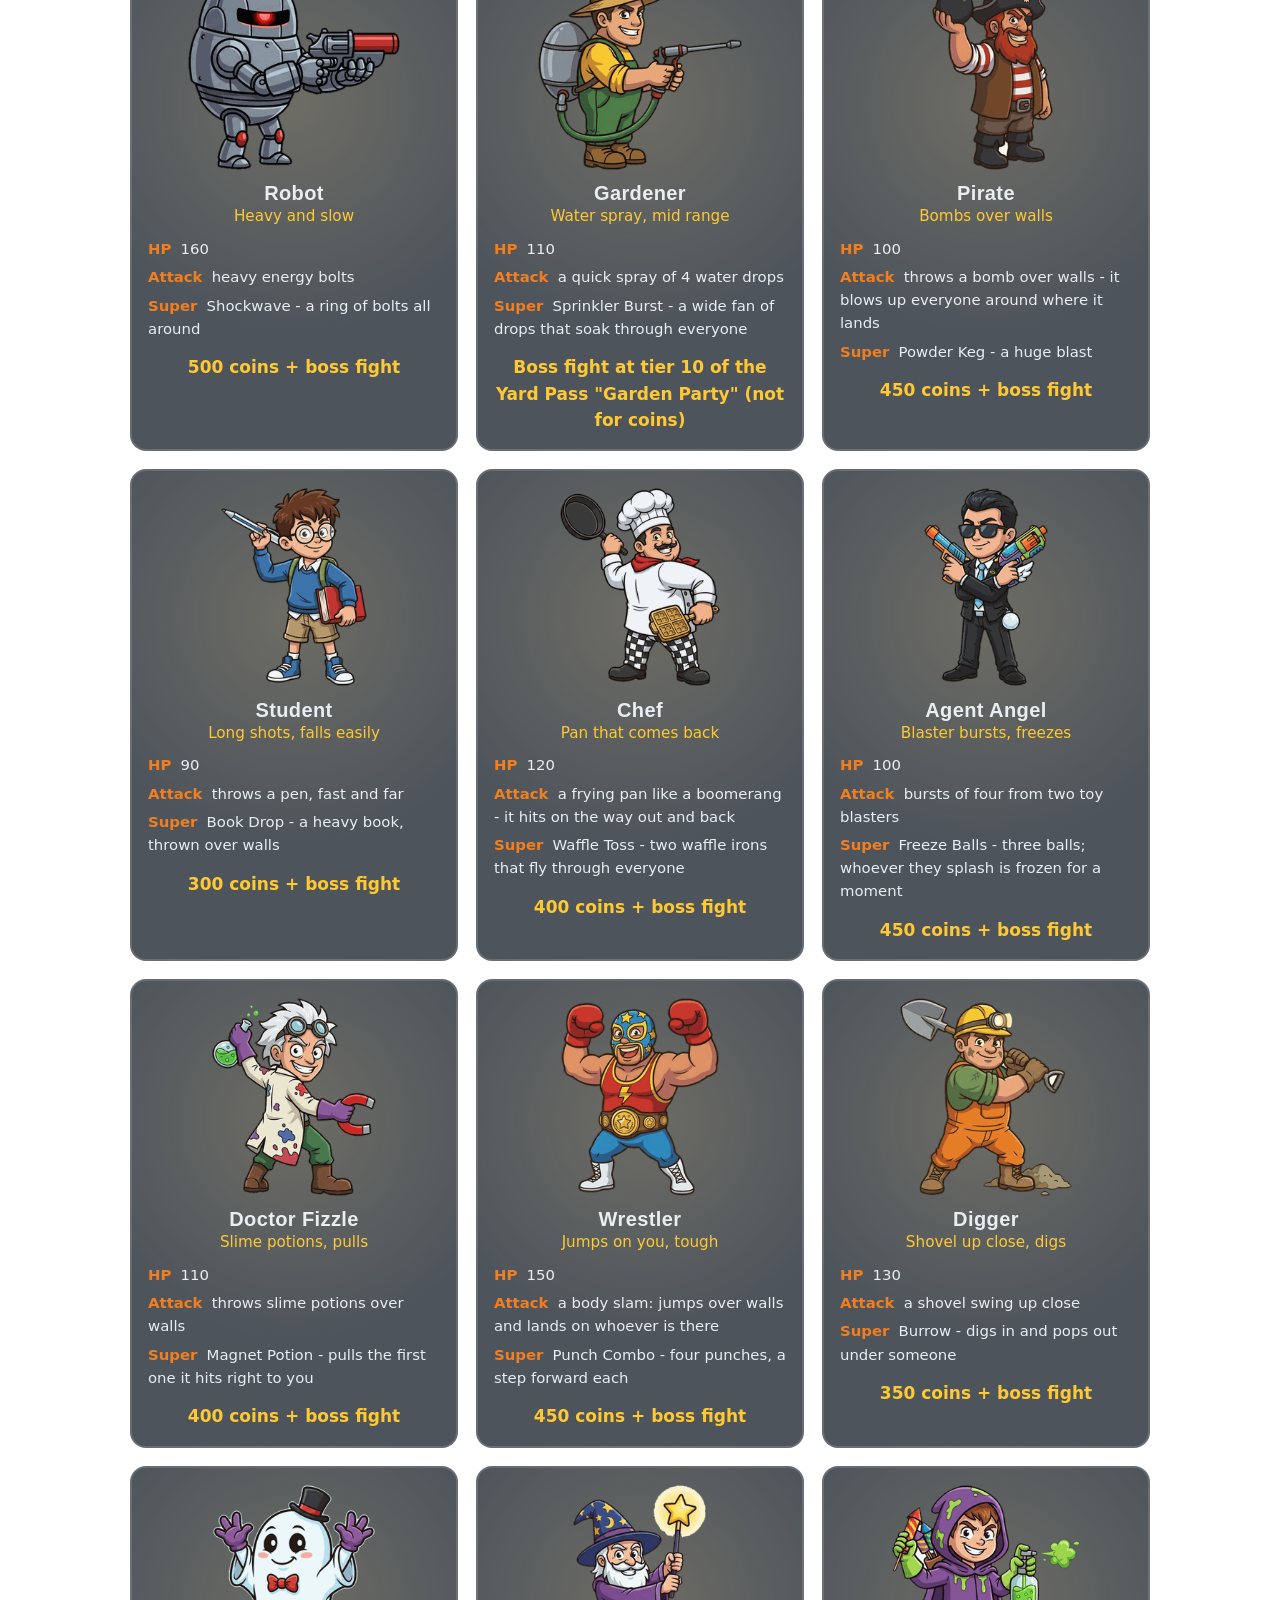
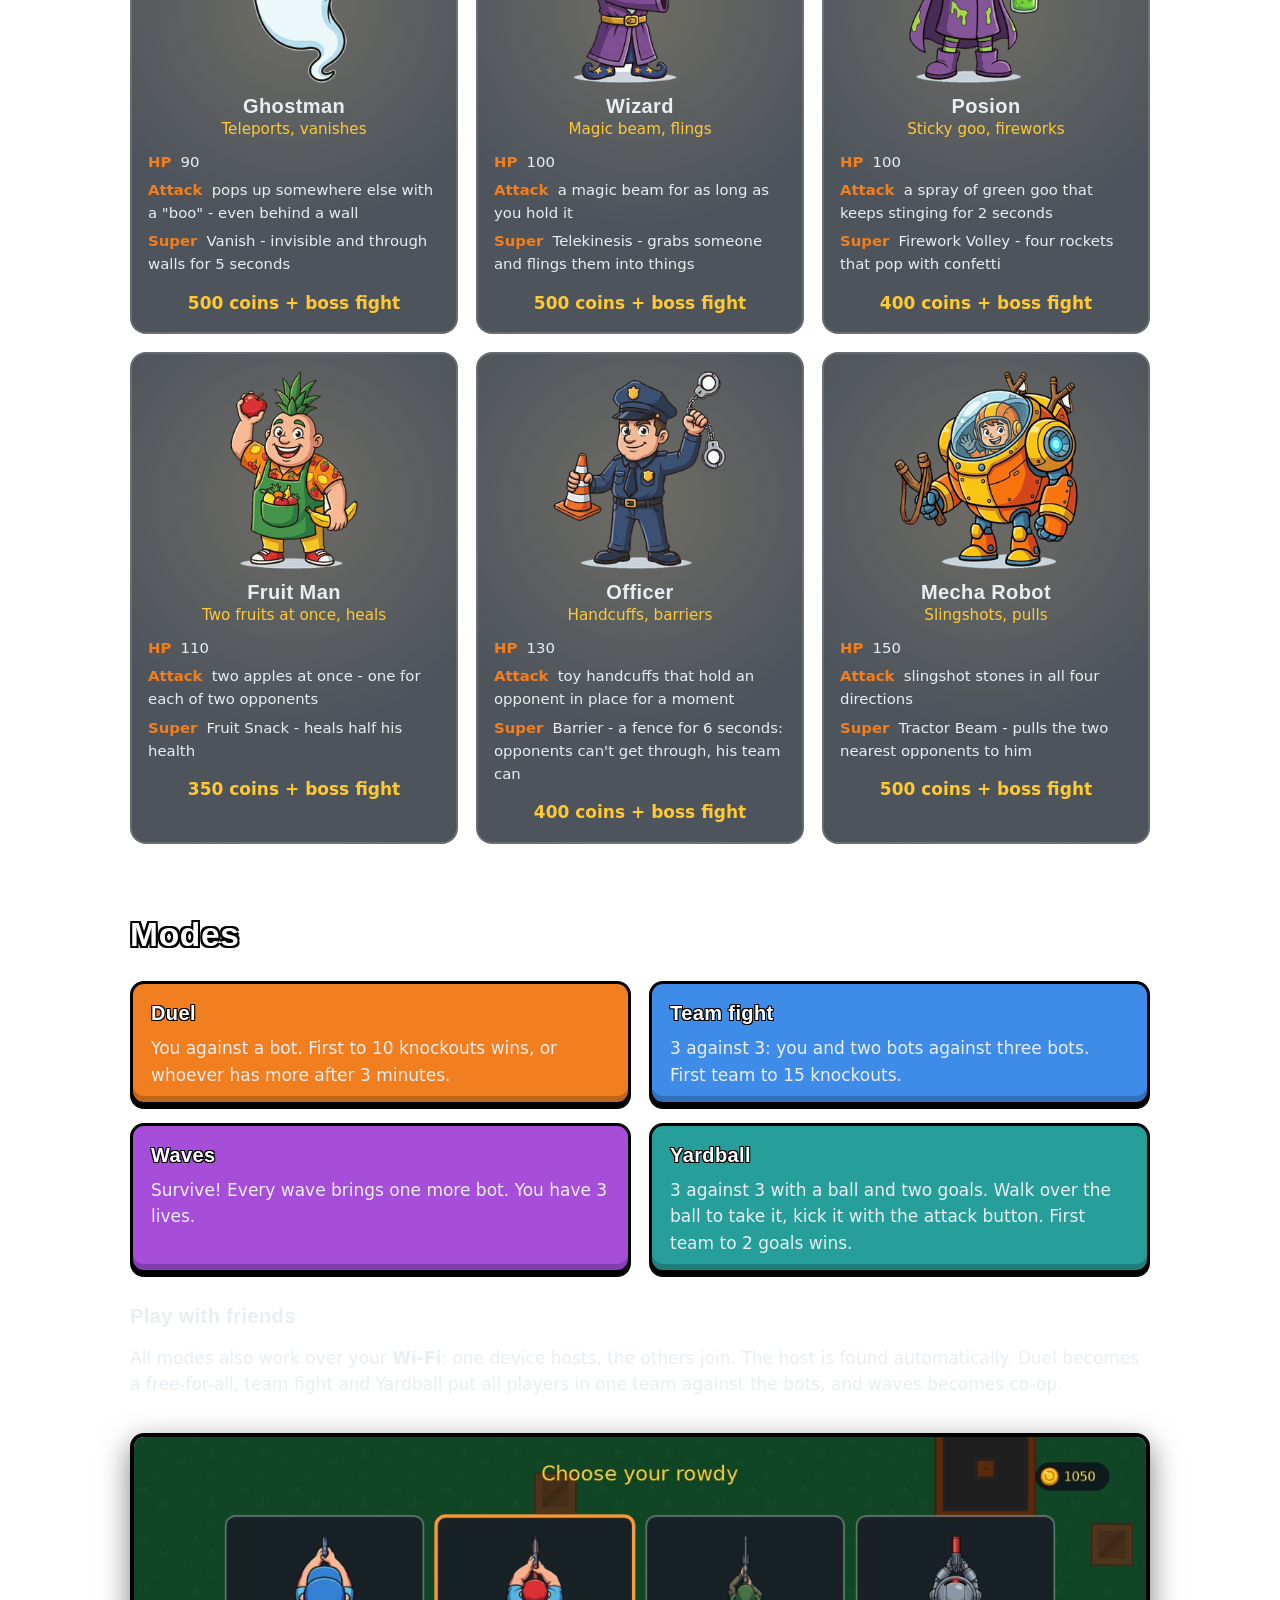
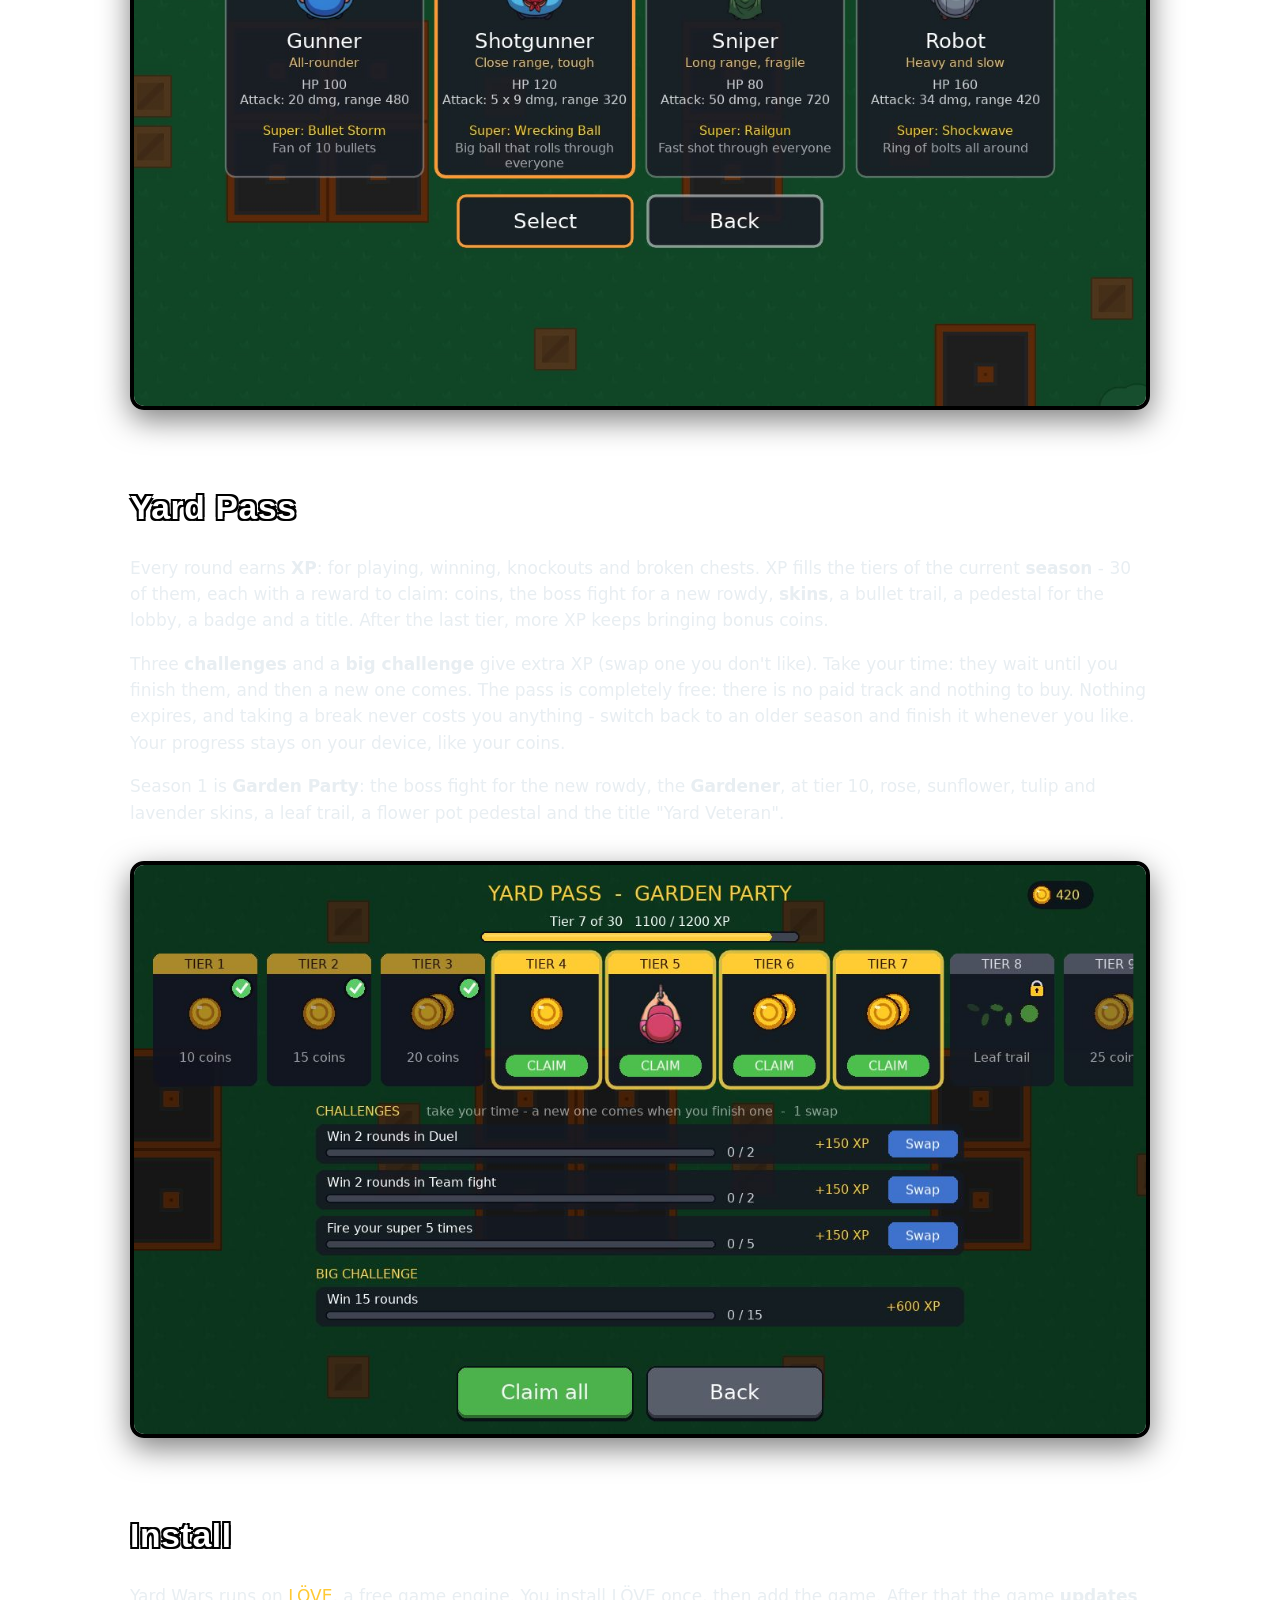
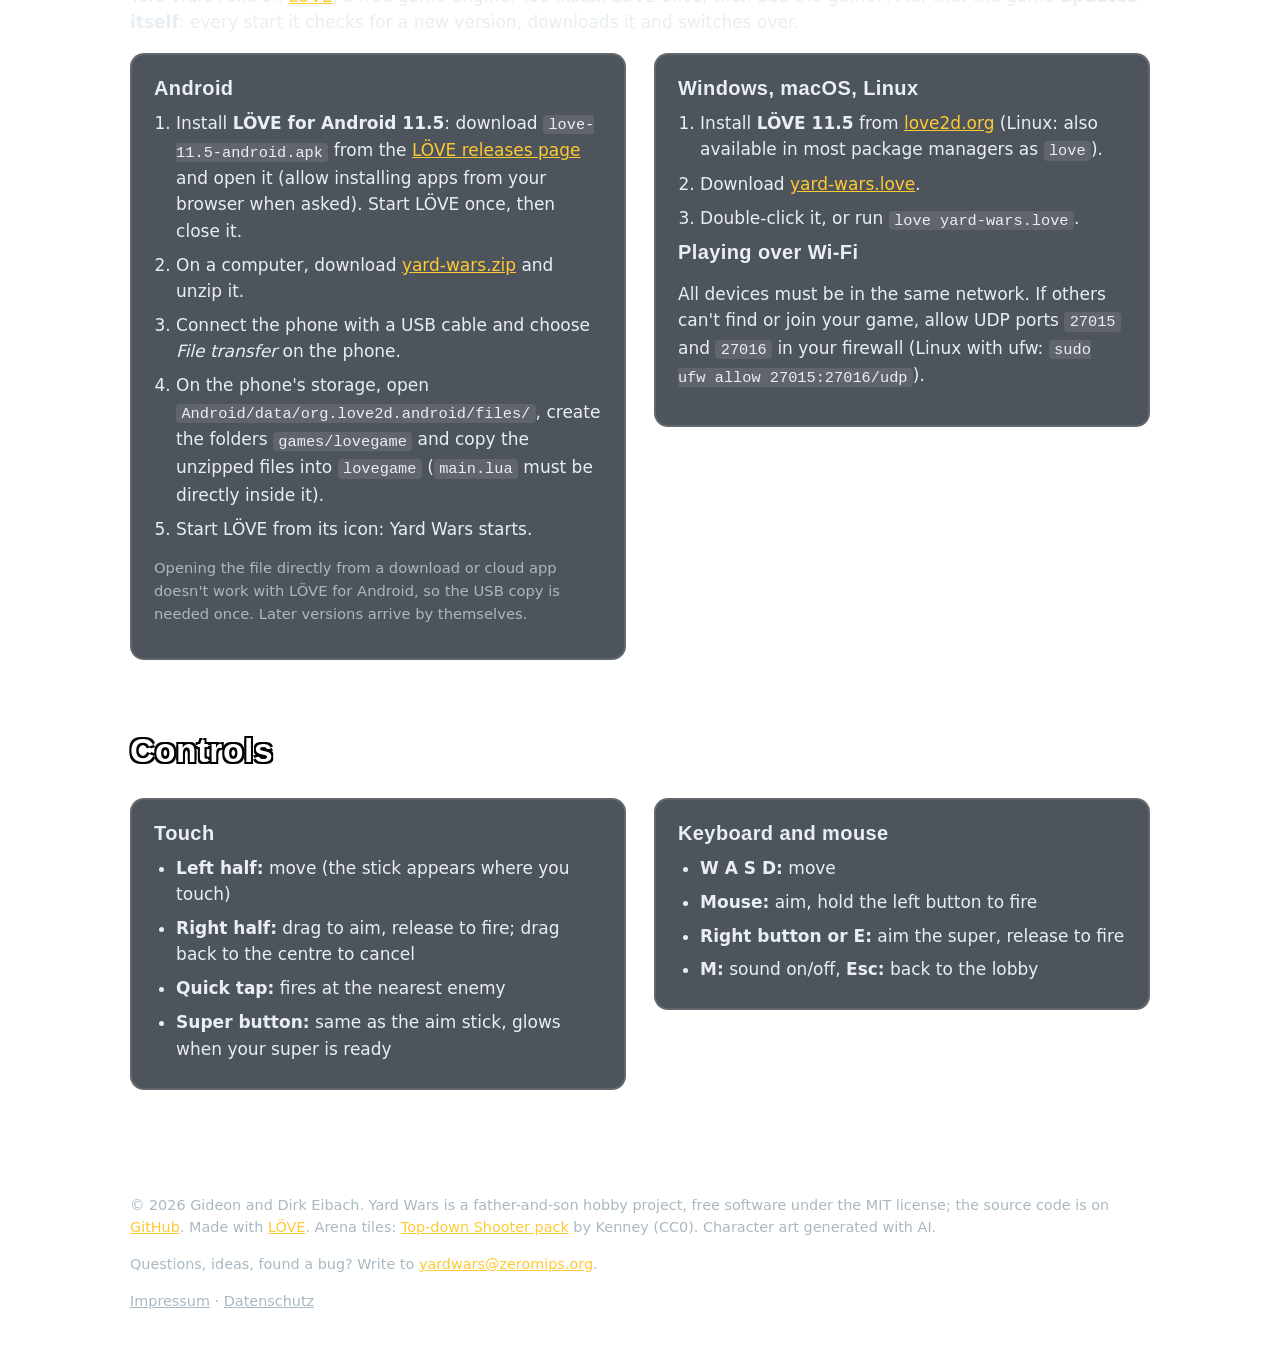
==== commit 645ce4cf: "Posion, Fruit Man, Officer and Mecha Robot (Gideon's second batch) Their art (one Gemini sheet each)" ====
--- a/website/index.html
+++ b/website/index.html
@@ -243,6 +243,50 @@
         <li><span>HP</span> 100</li>
         <li><span>Attack</span> a magic beam for as long as you hold it</li>
         <li><span>Super</span> Telekinesis - grabs someone and flings them into things</li>
+      </ul>
+      <p class="price">500 coins + boss fight</p>
+    </article>
+    <article class="card">
+      <img src="images/posion.png" alt="Posion" loading="lazy">
+      <h3>Posion</h3>
+      <p class="role">Sticky goo, fireworks</p>
+      <ul>
+        <li><span>HP</span> 100</li>
+        <li><span>Attack</span> a spray of green goo that keeps stinging for 2 seconds</li>
+        <li><span>Super</span> Firework Volley - four rockets that pop with confetti</li>
+      </ul>
+      <p class="price">400 coins + boss fight</p>
+    </article>
+    <article class="card">
+      <img src="images/fruitman.png" alt="Fruit Man" loading="lazy">
+      <h3>Fruit Man</h3>
+      <p class="role">Two fruits at once, heals</p>
+      <ul>
+        <li><span>HP</span> 110</li>
+        <li><span>Attack</span> two apples at once - one for each of two opponents</li>
+        <li><span>Super</span> Fruit Snack - heals half his health</li>
+      </ul>
+      <p class="price">350 coins + boss fight</p>
+    </article>
+    <article class="card">
+      <img src="images/officer.png" alt="Officer" loading="lazy">
+      <h3>Officer</h3>
+      <p class="role">Handcuffs, barriers</p>
+      <ul>
+        <li><span>HP</span> 130</li>
+        <li><span>Attack</span> toy handcuffs that hold an opponent in place for a moment</li>
+        <li><span>Super</span> Barrier - a fence for 6 seconds: opponents can't get through, his team can</li>
+      </ul>
+      <p class="price">400 coins + boss fight</p>
+    </article>
+    <article class="card">
+      <img src="images/mecha.png" alt="Mecha Robot" loading="lazy">
+      <h3>Mecha Robot</h3>
+      <p class="role">Slingshots, pulls</p>
+      <ul>
+        <li><span>HP</span> 150</li>
+        <li><span>Attack</span> slingshot stones in all four directions</li>
+        <li><span>Super</span> Tractor Beam - pulls the two nearest opponents to him</li>
       </ul>
       <p class="price">500 coins + boss fight</p>
     </article>
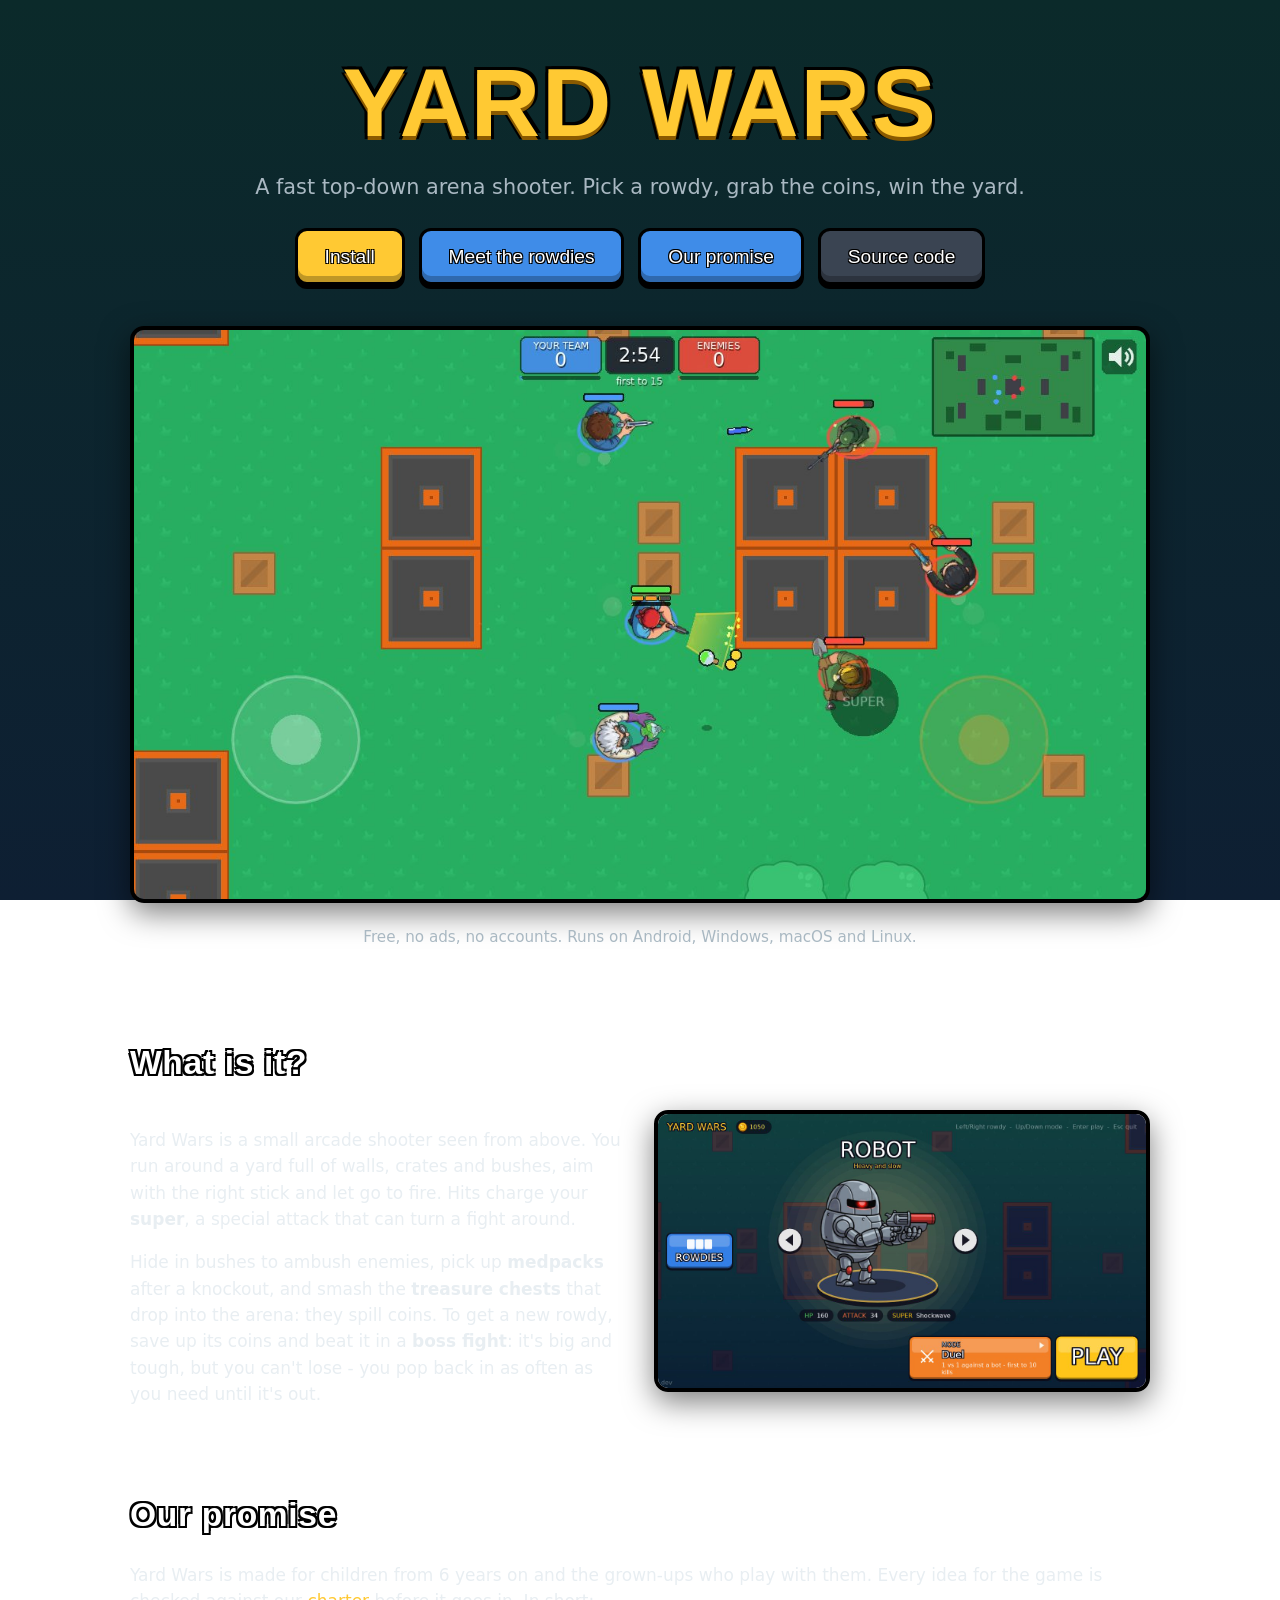
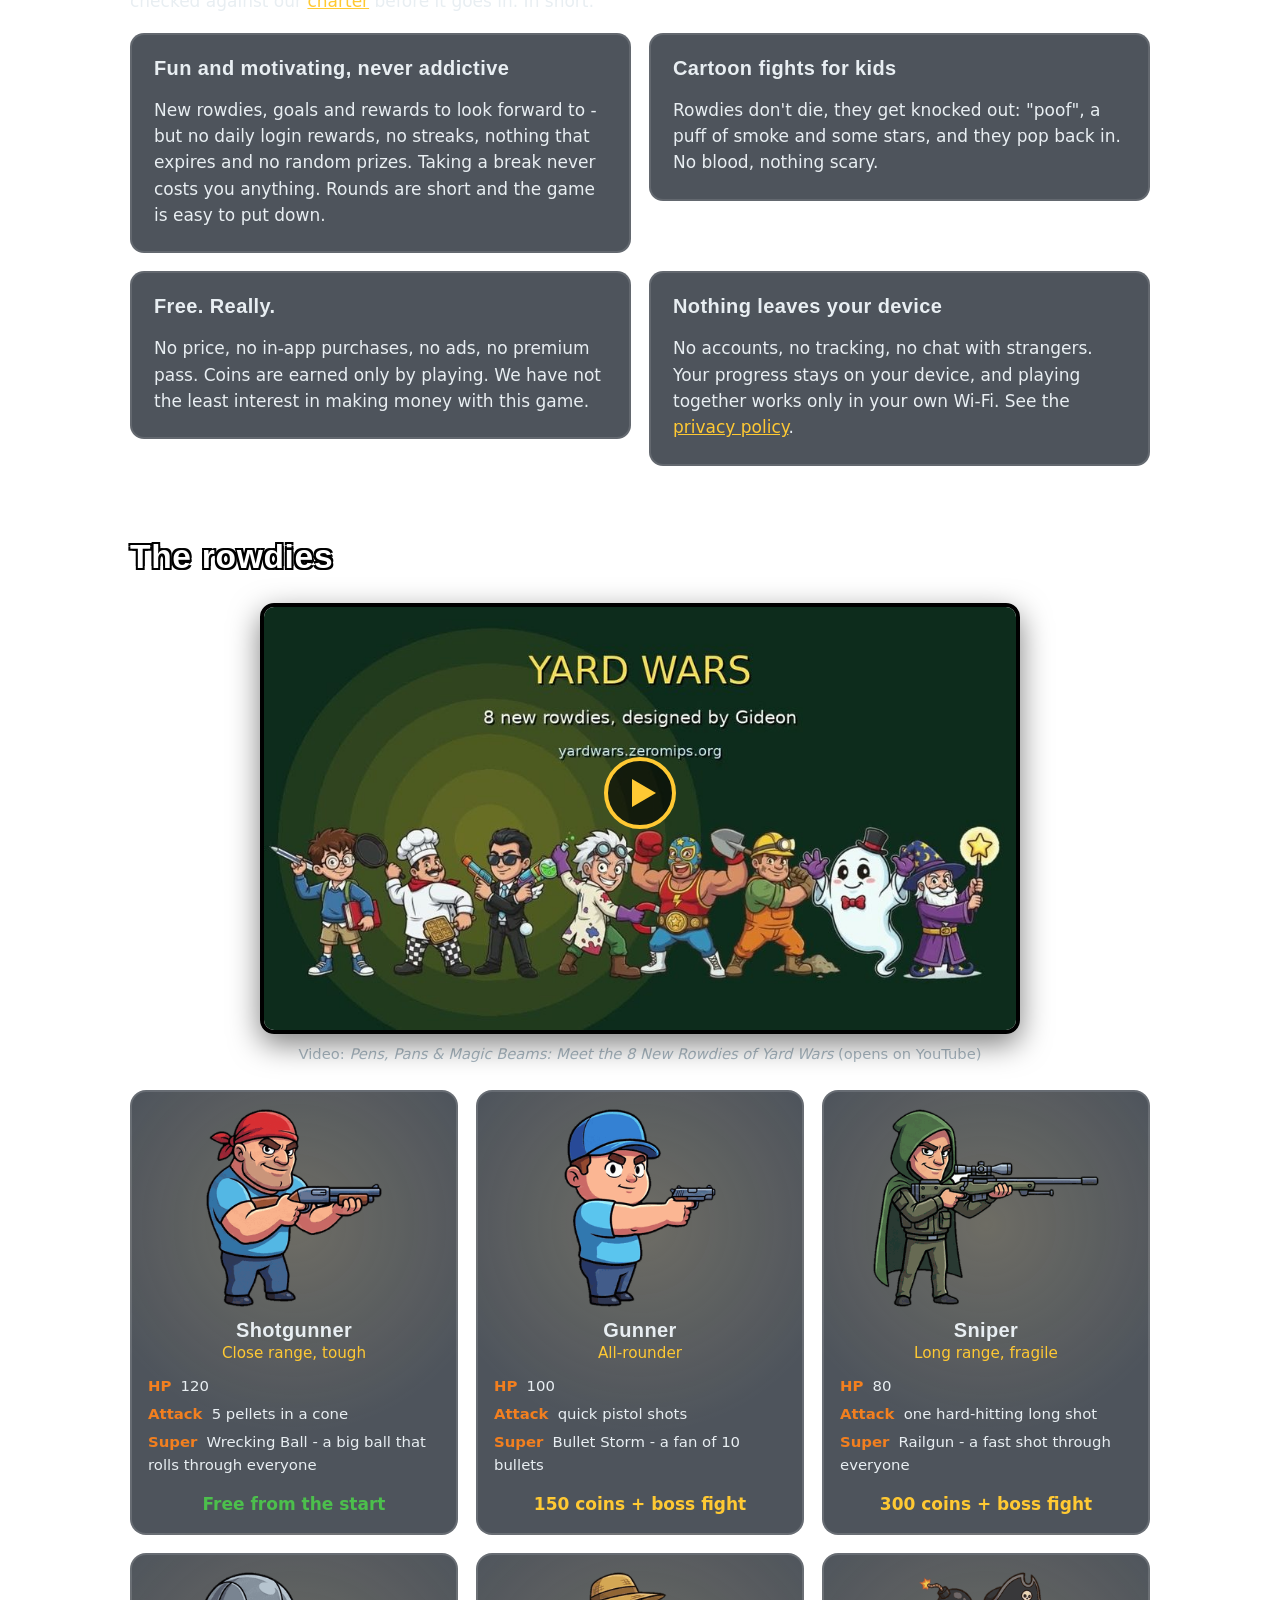
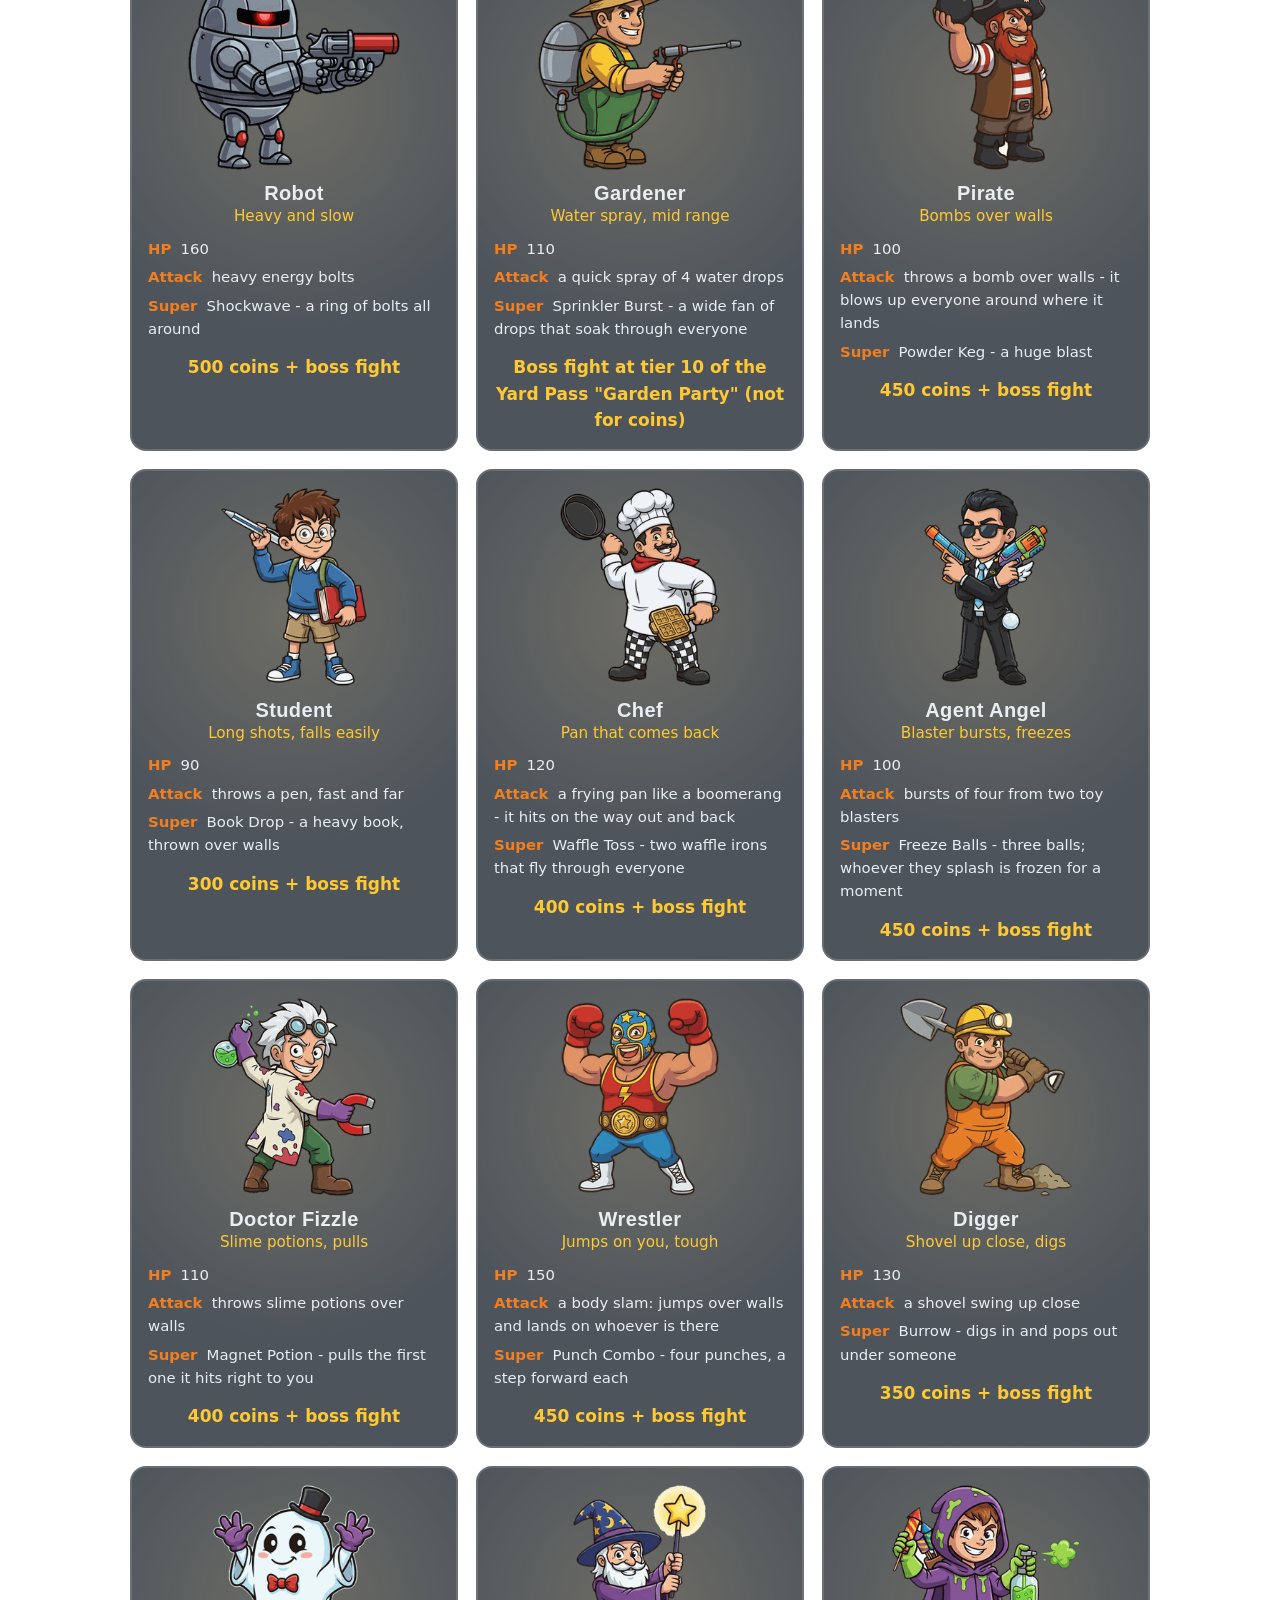
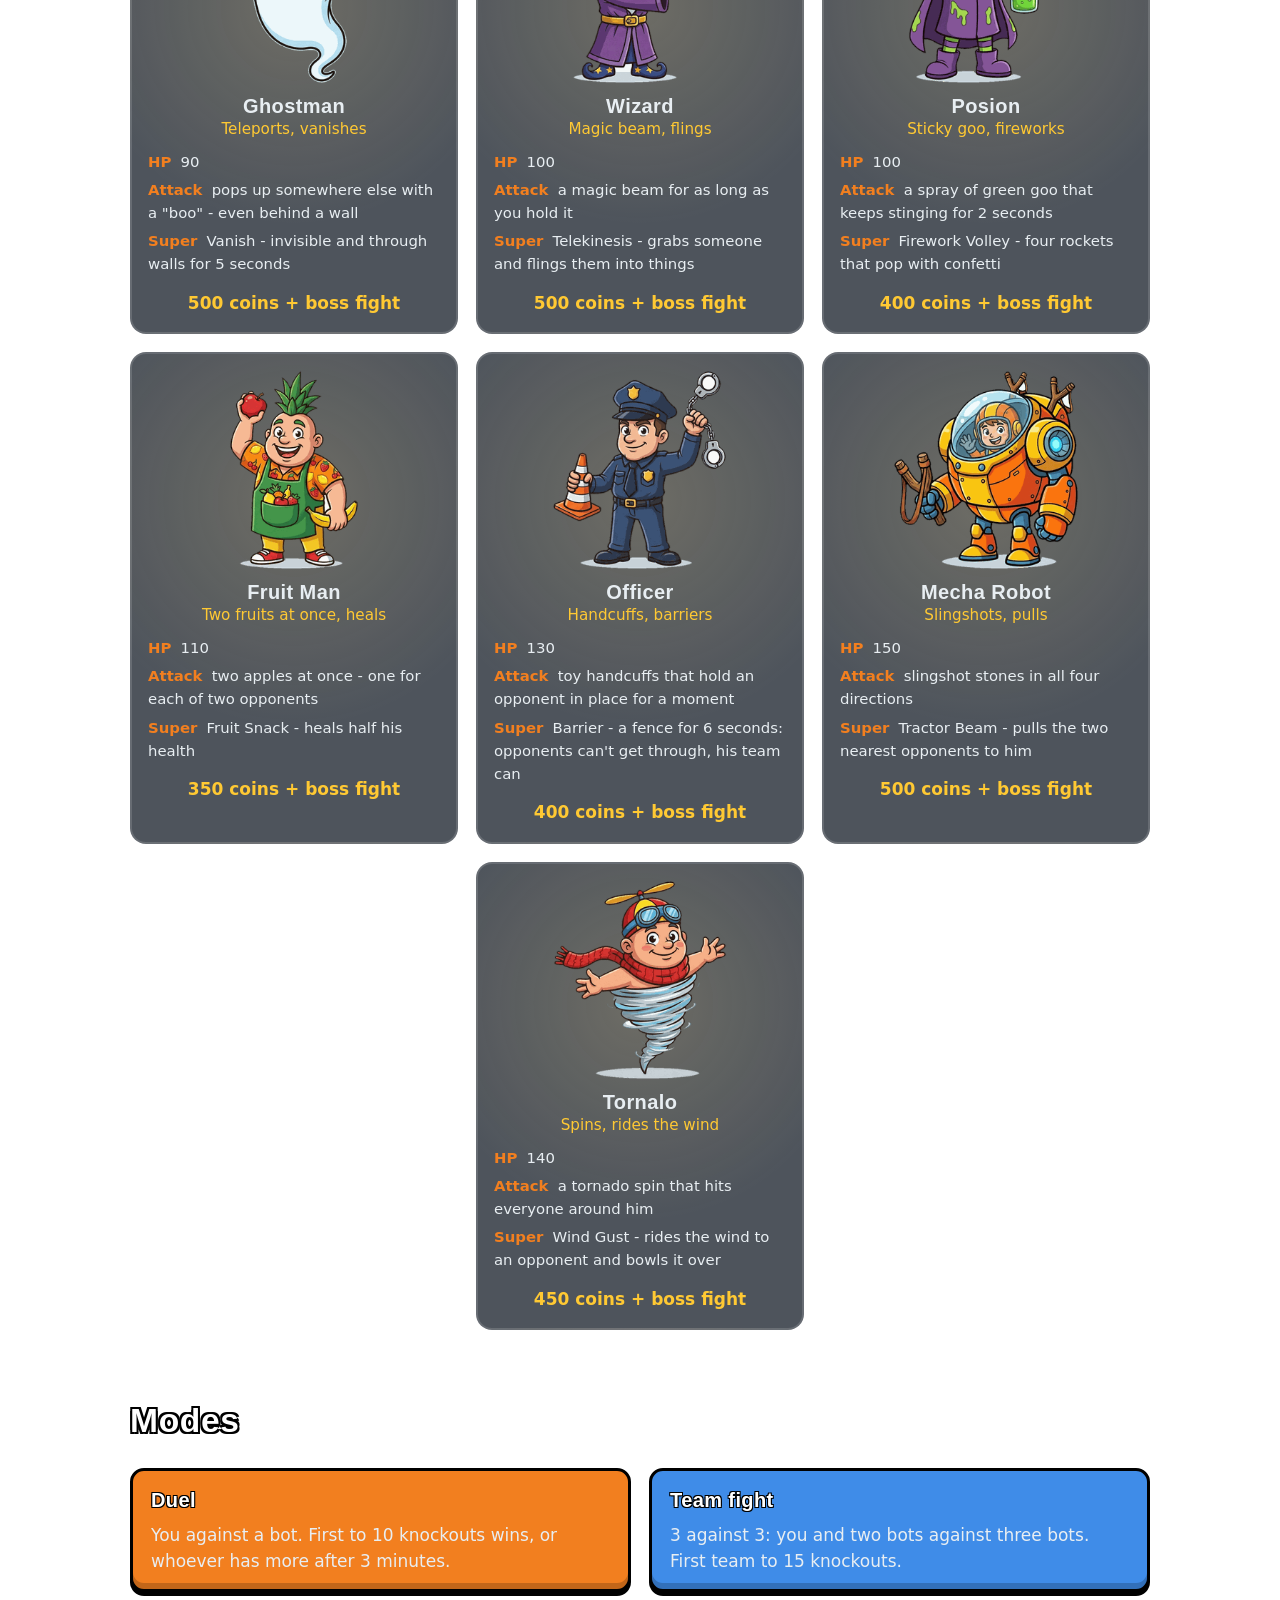
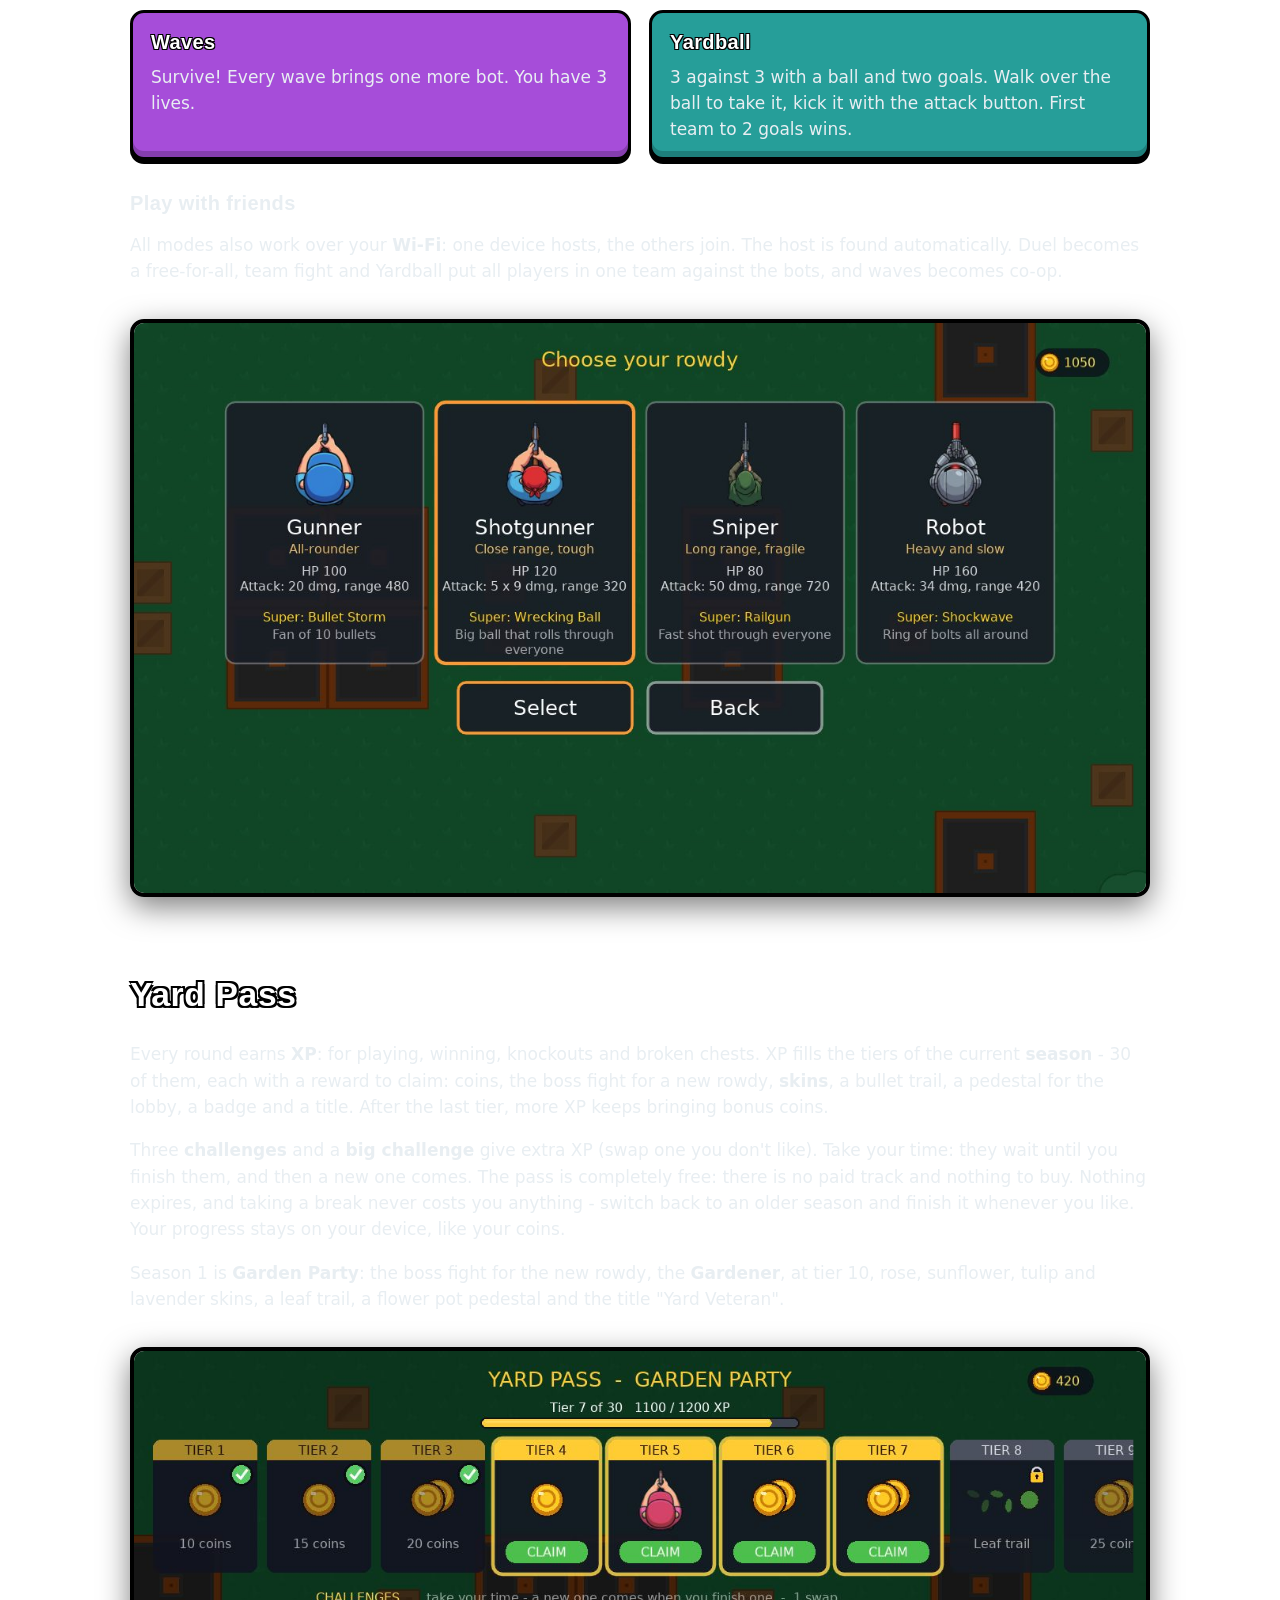
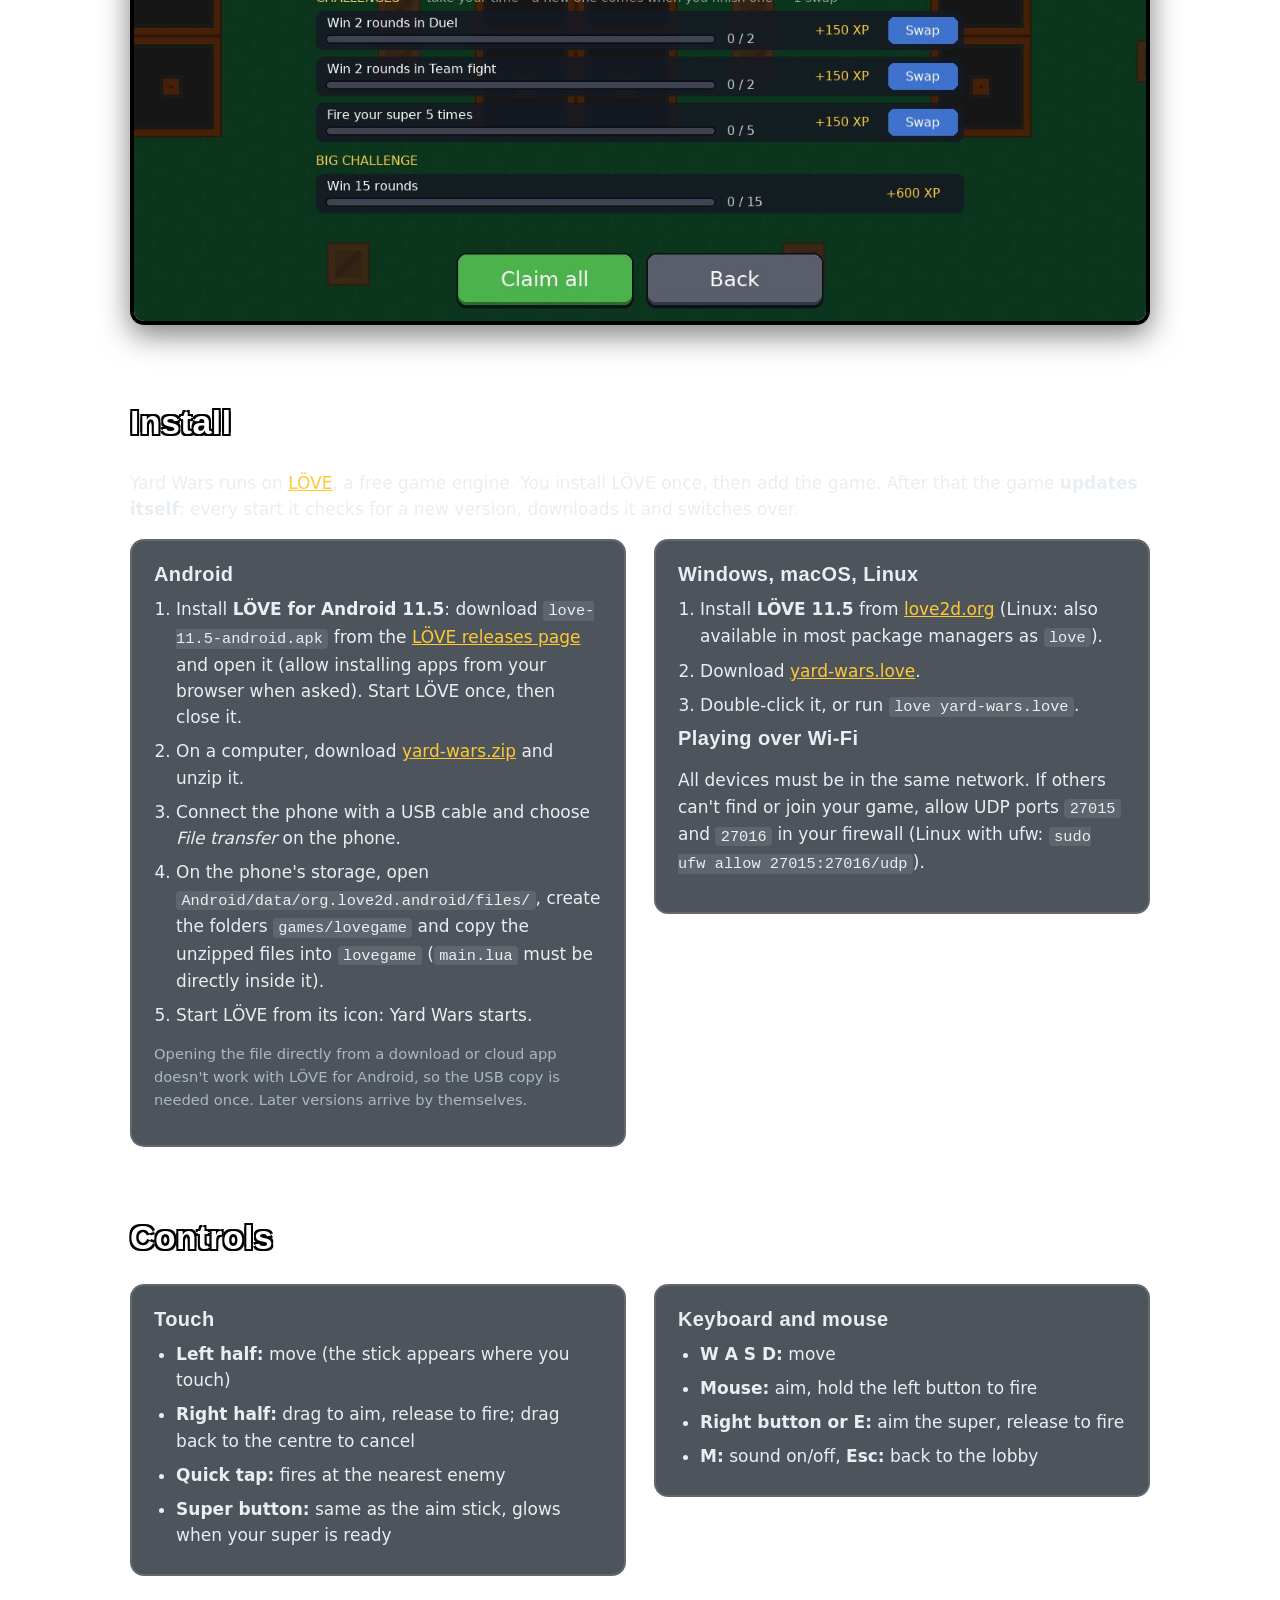
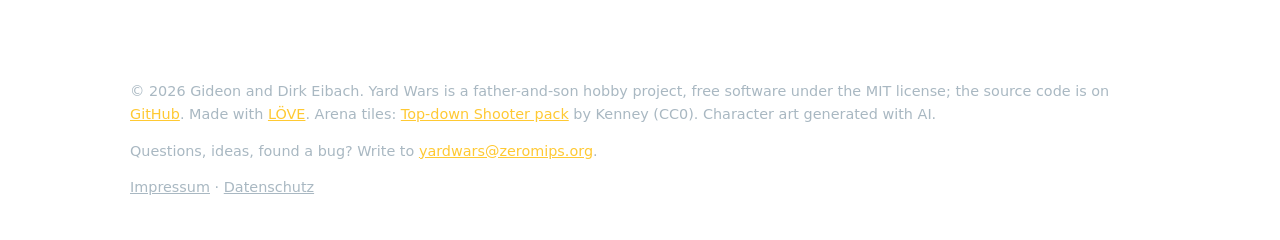
==== commit 4f5a50c6: "Tornalo (the last of Gideon's second batch) His art, the entry (appended at the end: the lobby saves" ====
--- a/website/index.html
+++ b/website/index.html
@@ -289,6 +289,17 @@
         <li><span>Super</span> Tractor Beam - pulls the two nearest opponents to him</li>
       </ul>
       <p class="price">500 coins + boss fight</p>
+    </article>
+    <article class="card">
+      <img src="images/tornalo.png" alt="Tornalo" loading="lazy">
+      <h3>Tornalo</h3>
+      <p class="role">Spins, rides the wind</p>
+      <ul>
+        <li><span>HP</span> 140</li>
+        <li><span>Attack</span> a tornado spin that hits everyone around him</li>
+        <li><span>Super</span> Wind Gust - rides the wind to an opponent and bowls it over</li>
+      </ul>
+      <p class="price">450 coins + boss fight</p>
     </article>
   </div>
 </section>
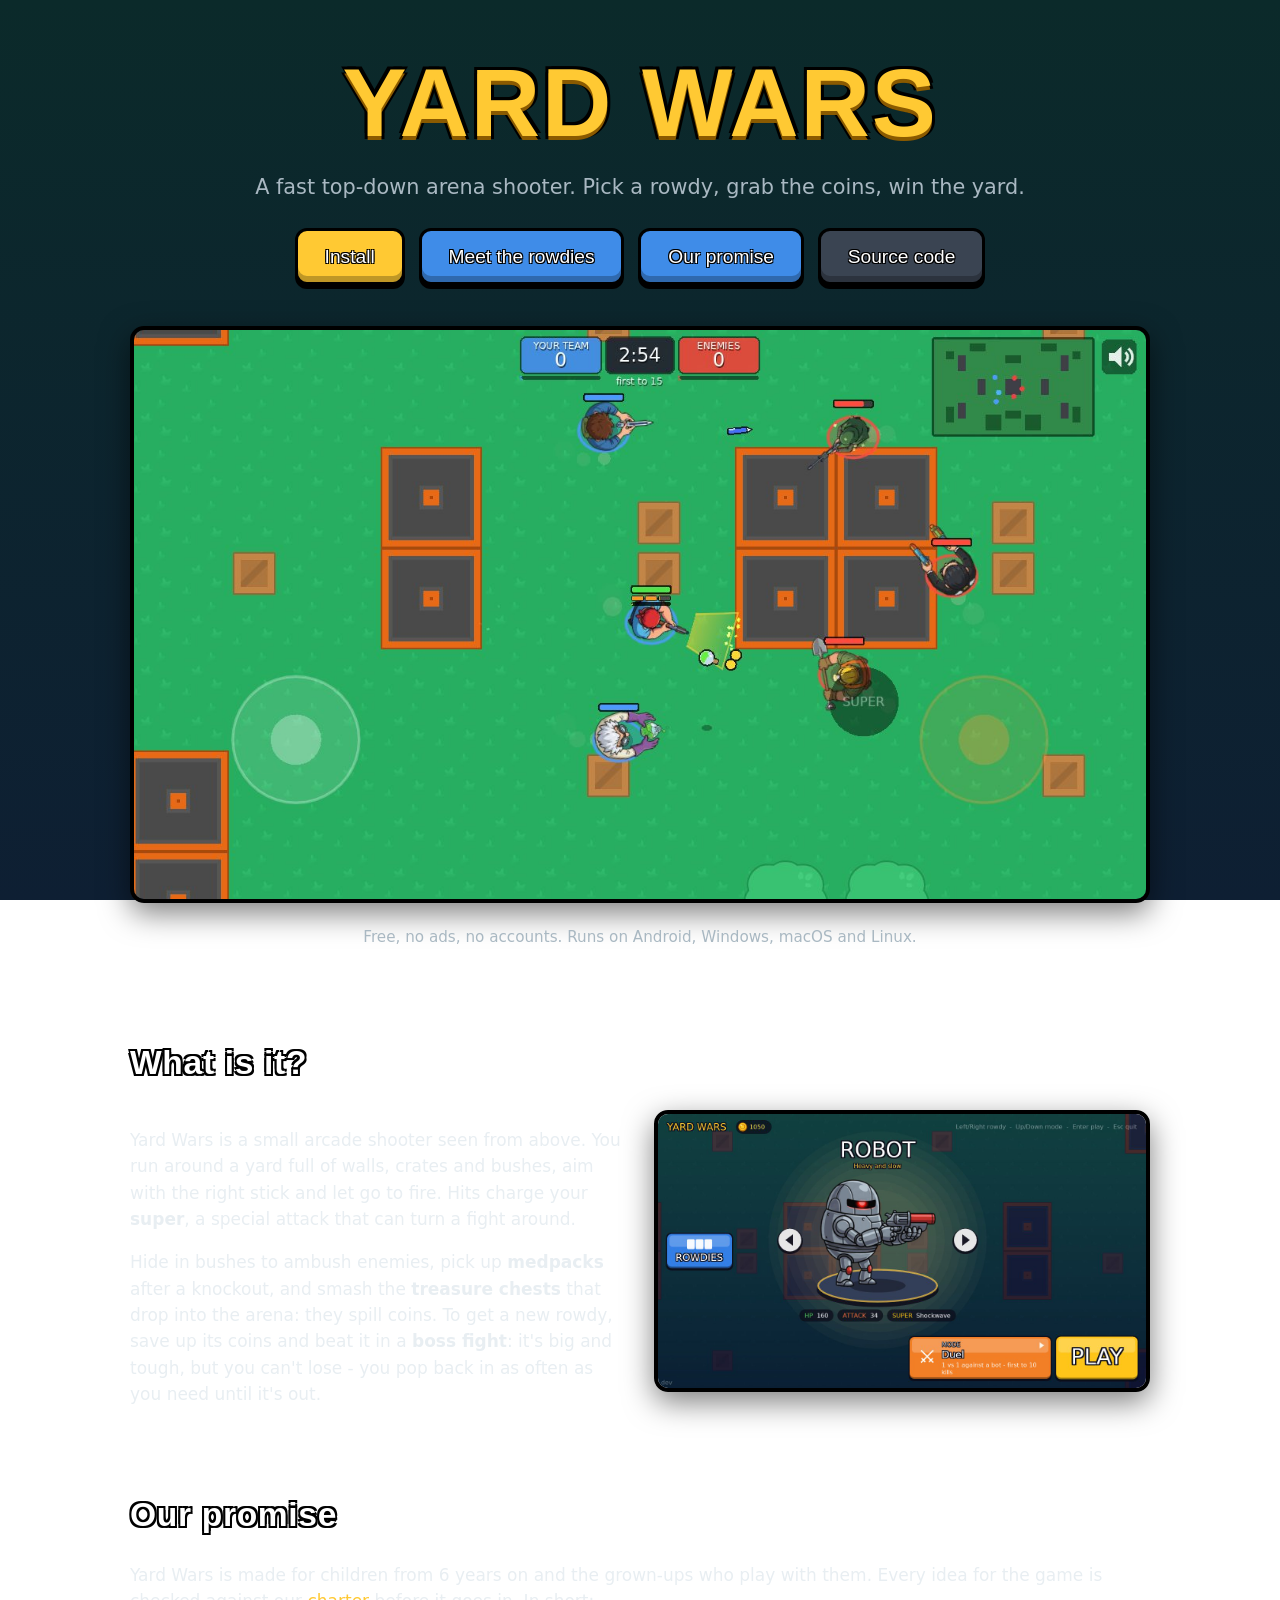
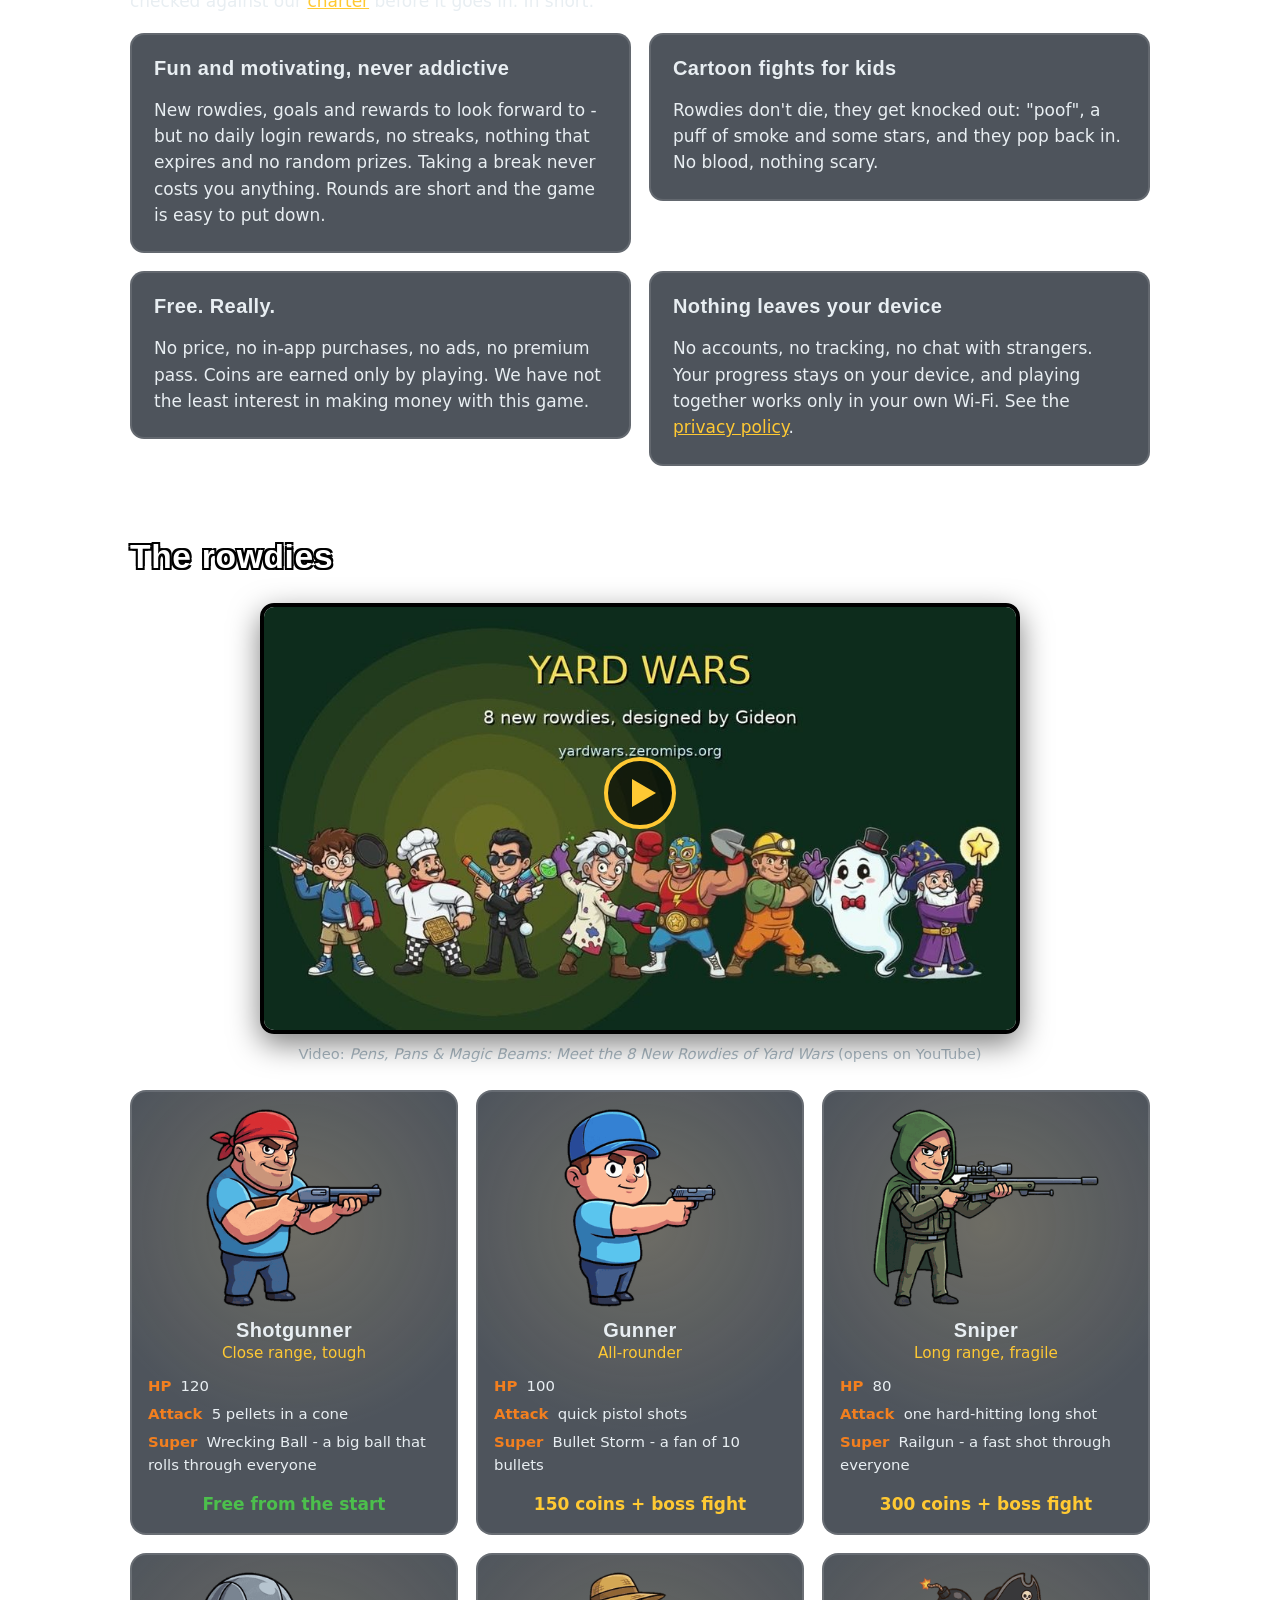
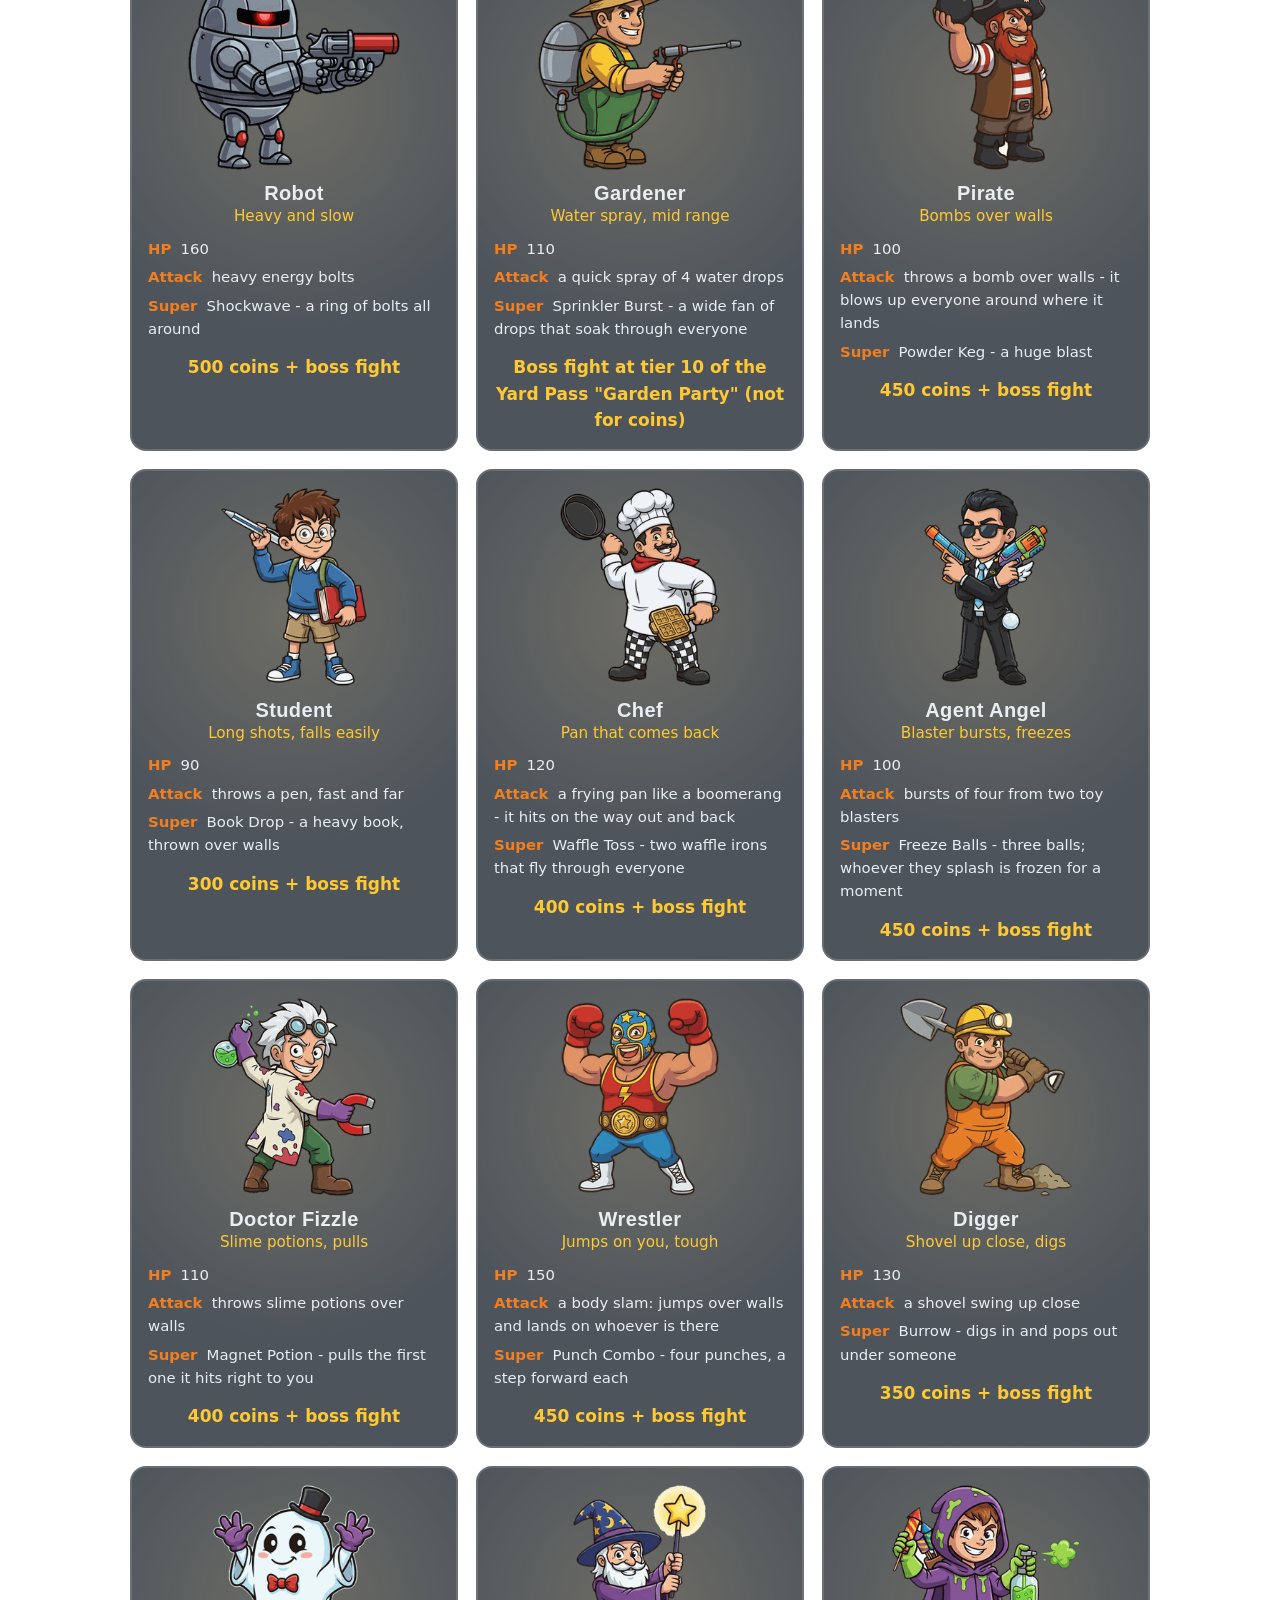
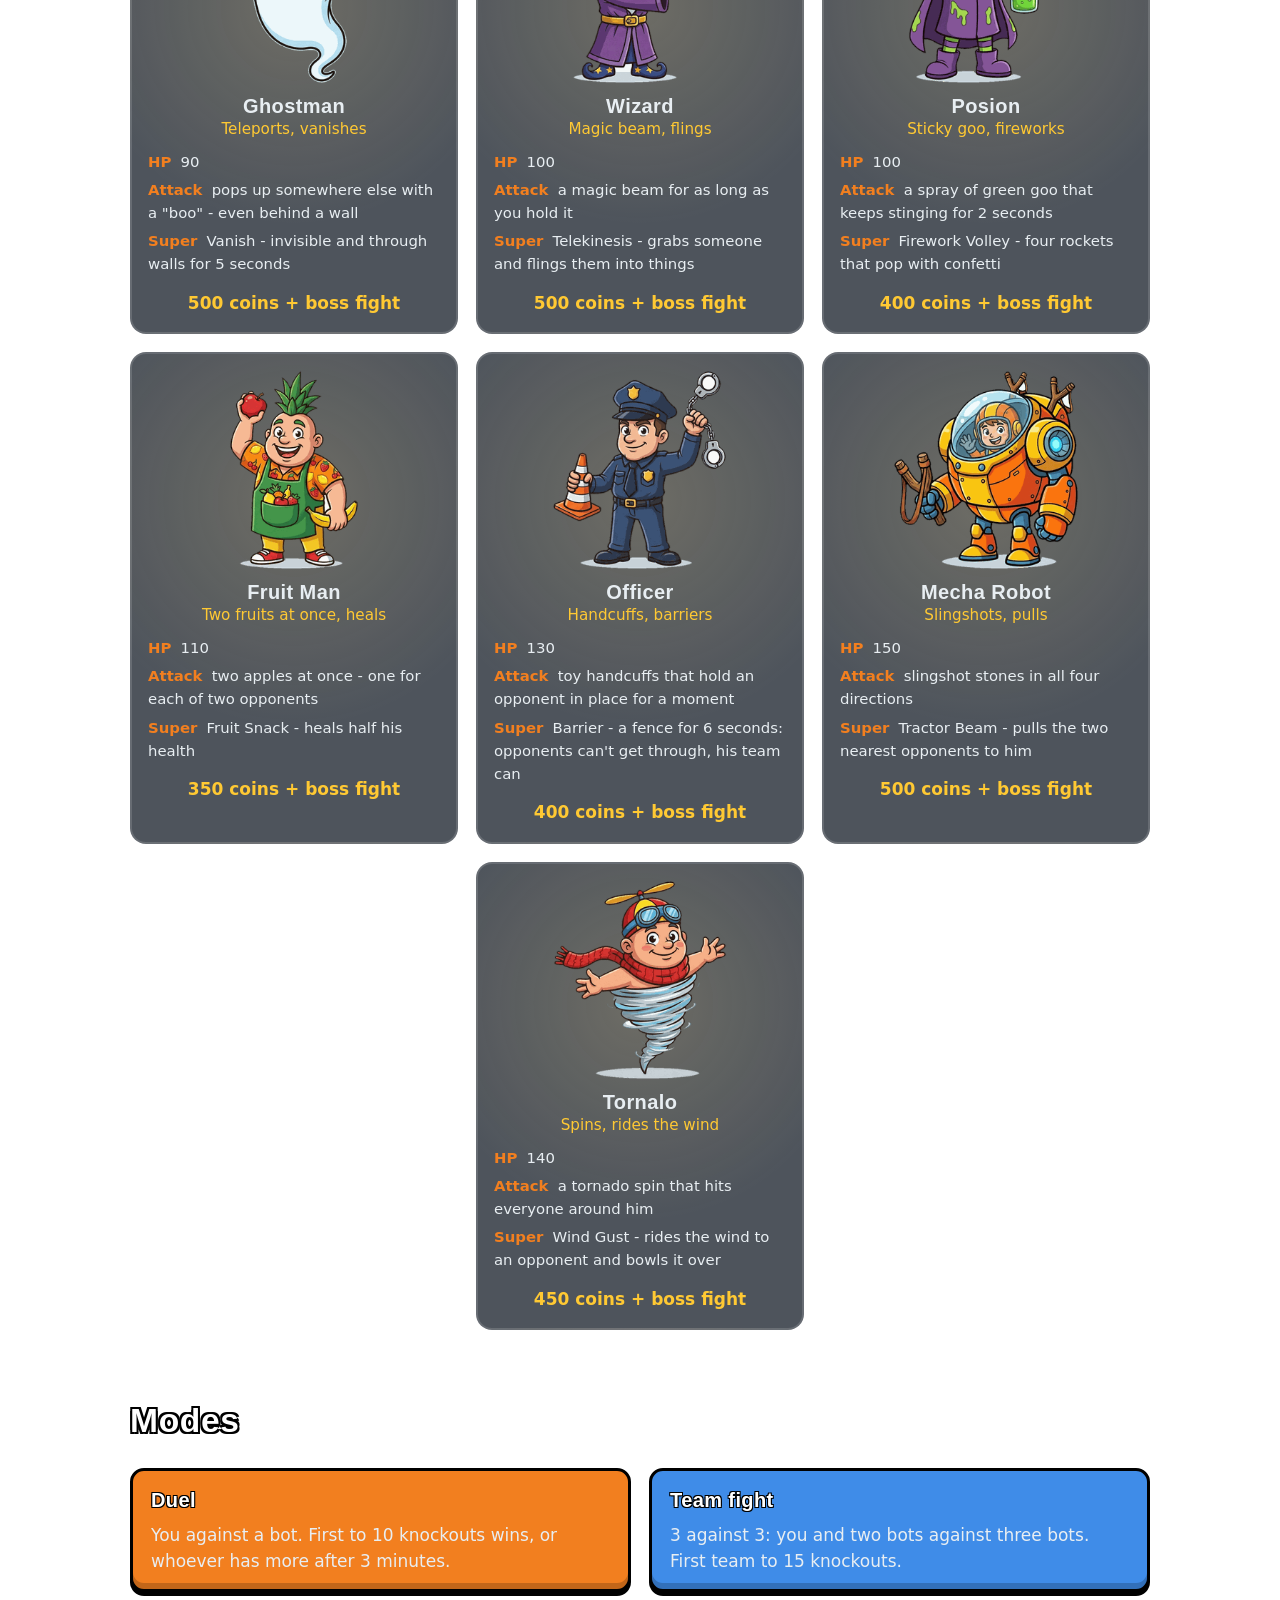
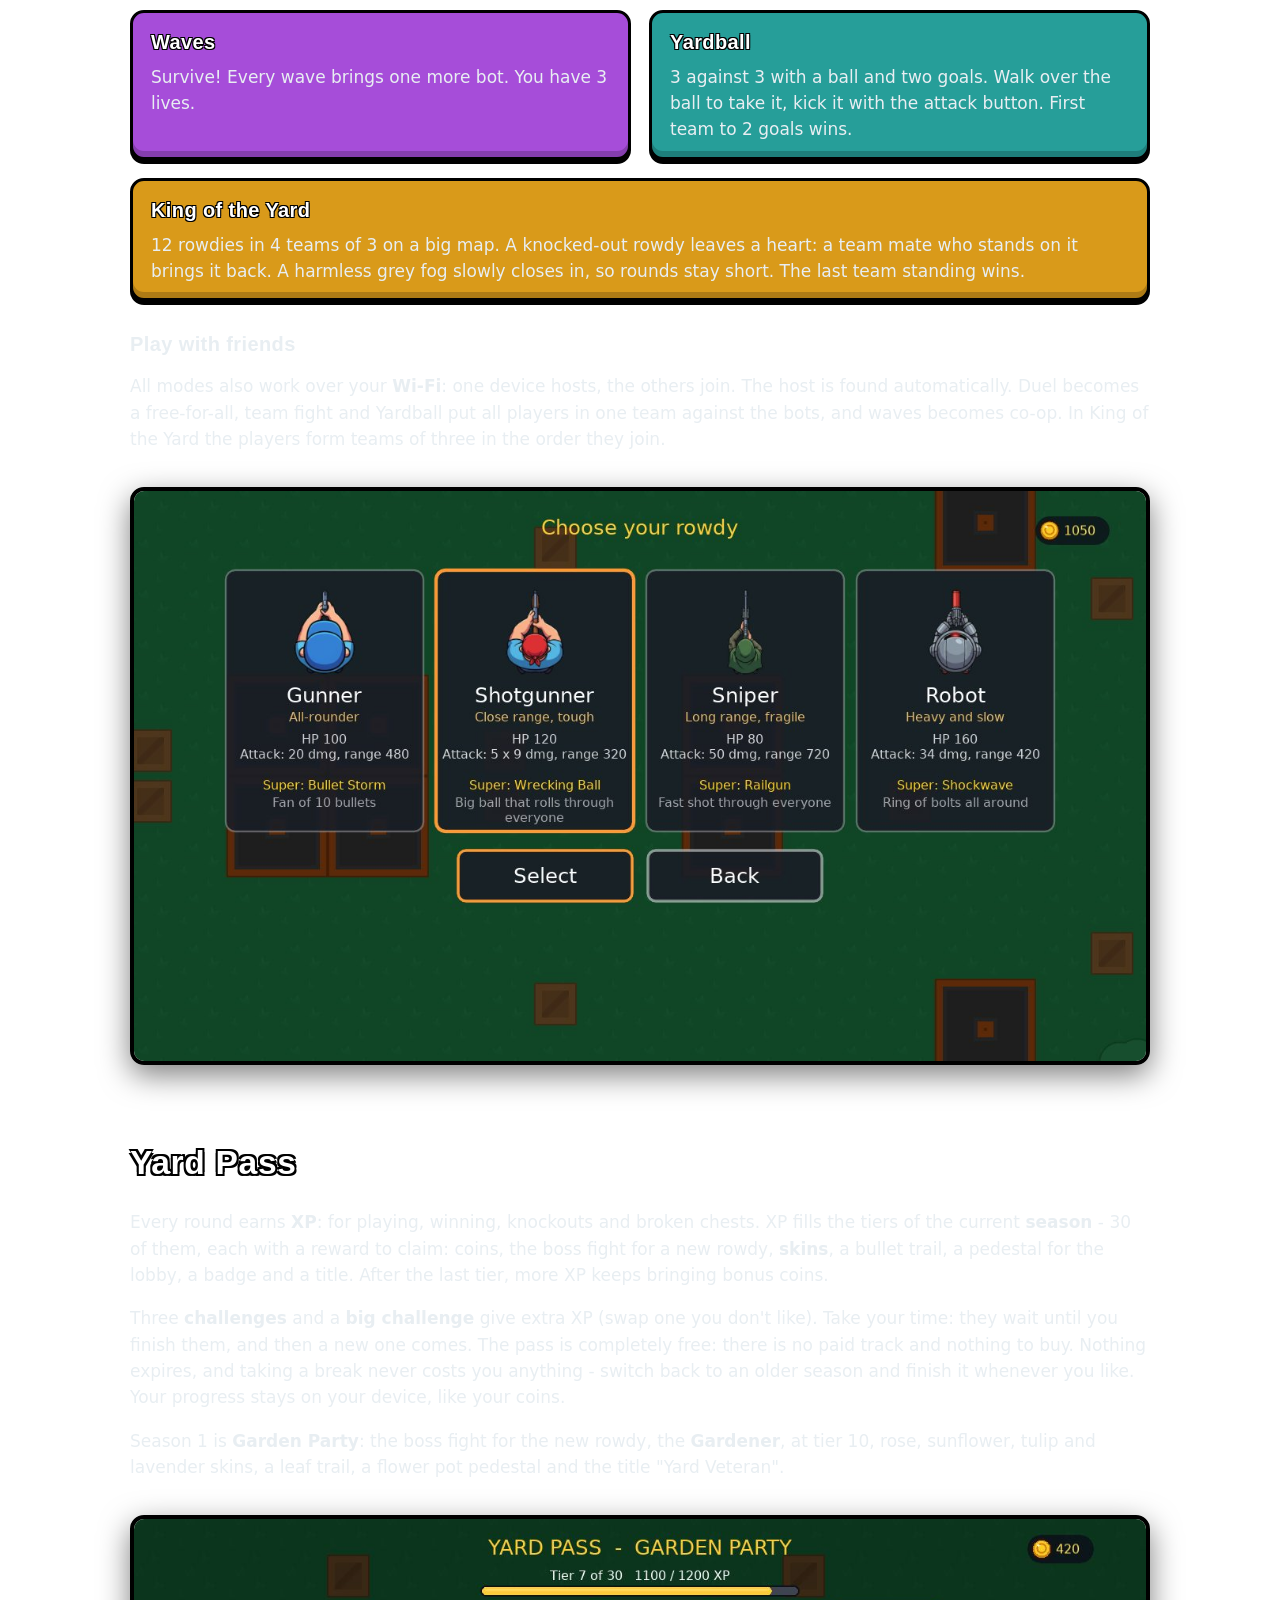
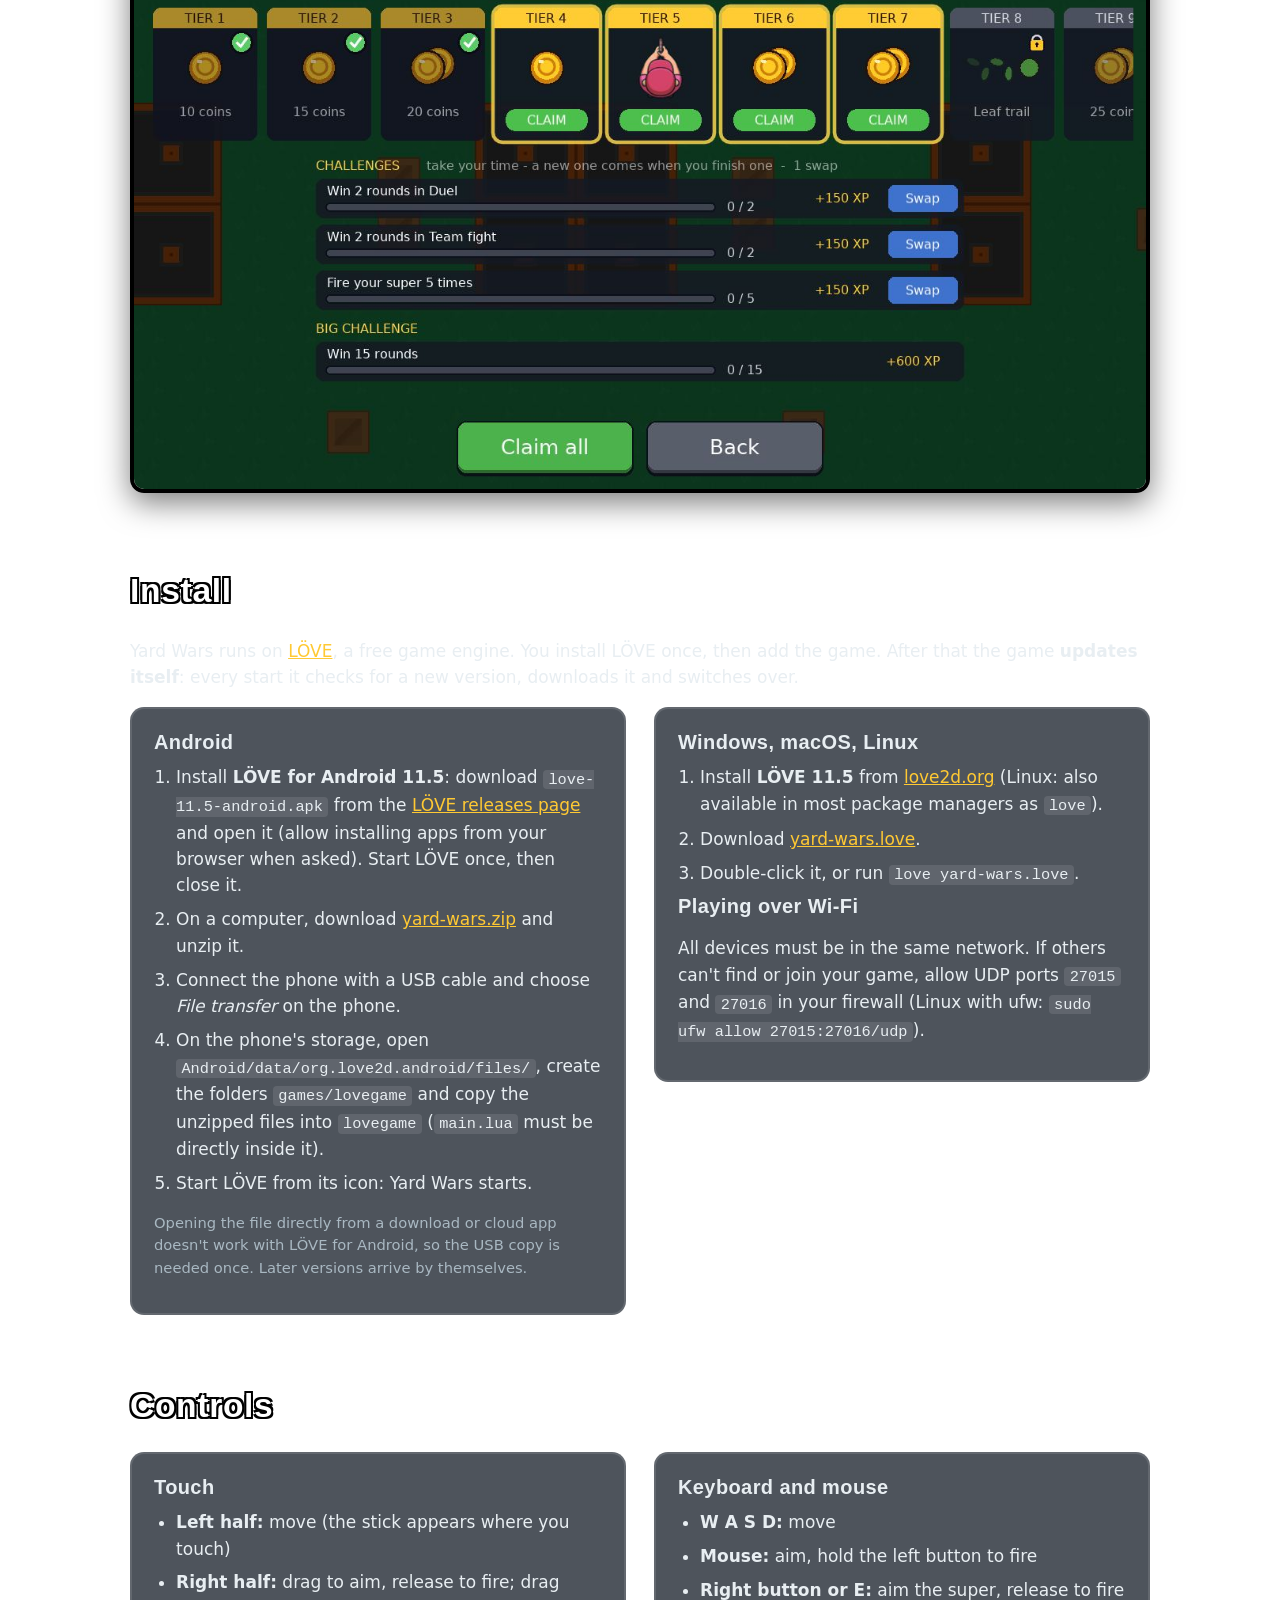
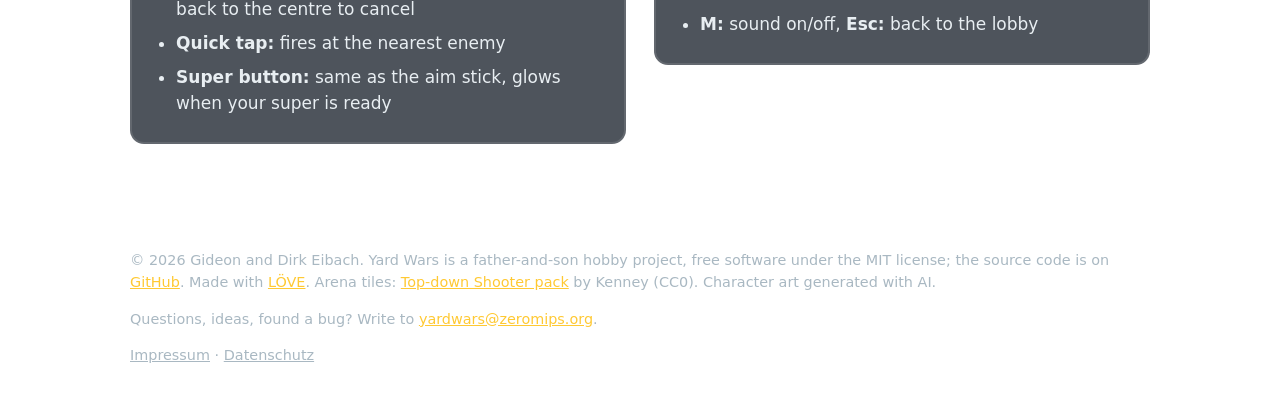
==== commit a4861370: "King of the Yard: 12 rowdies, 4 teams of 3, last team standing A new mode (solo + LAN host) on a big" ====
--- a/website/index.html
+++ b/website/index.html
@@ -324,11 +324,18 @@
       <p>3 against 3 with a ball and two goals. Walk over the ball to take it, kick it with
         the attack button. First team to 2 goals wins.</p>
     </div>
+    <div class="mode king">
+      <h3>King of the Yard</h3>
+      <p>12 rowdies in 4 teams of 3 on a big map. A knocked-out rowdy leaves a heart: a team
+        mate who stands on it brings it back. A harmless grey fog slowly closes in, so rounds stay
+        short. The last team standing wins.</p>
+    </div>
   </div>
   <h3 class="sub">Play with friends</h3>
   <p>All modes also work over your <b>Wi-Fi</b>: one device hosts, the others join. The host
     is found automatically. Duel becomes a free-for-all, team fight and Yardball put all
-    players in one team against the bots, and waves becomes co-op.</p>
+    players in one team against the bots, and waves becomes co-op. In King of the Yard the
+    players form teams of three in the order they join.</p>
   <img class="wide" src="images/picker.jpg" width="1280" height="720" loading="lazy"
        alt="The rowdy choice: four cards with picture, role, health, attack and super">
 </section>
--- a/website/style.css
+++ b/website/style.css
@@ -176,6 +176,7 @@
 .team  { background: var(--blue); }
 .waves { background: var(--purple); }
 .yardball { background: #269e99; }
+.king { background: #d99a1a; grid-column: 1 / -1; }
 .wide { margin-top: 18px; }
 
 footer {
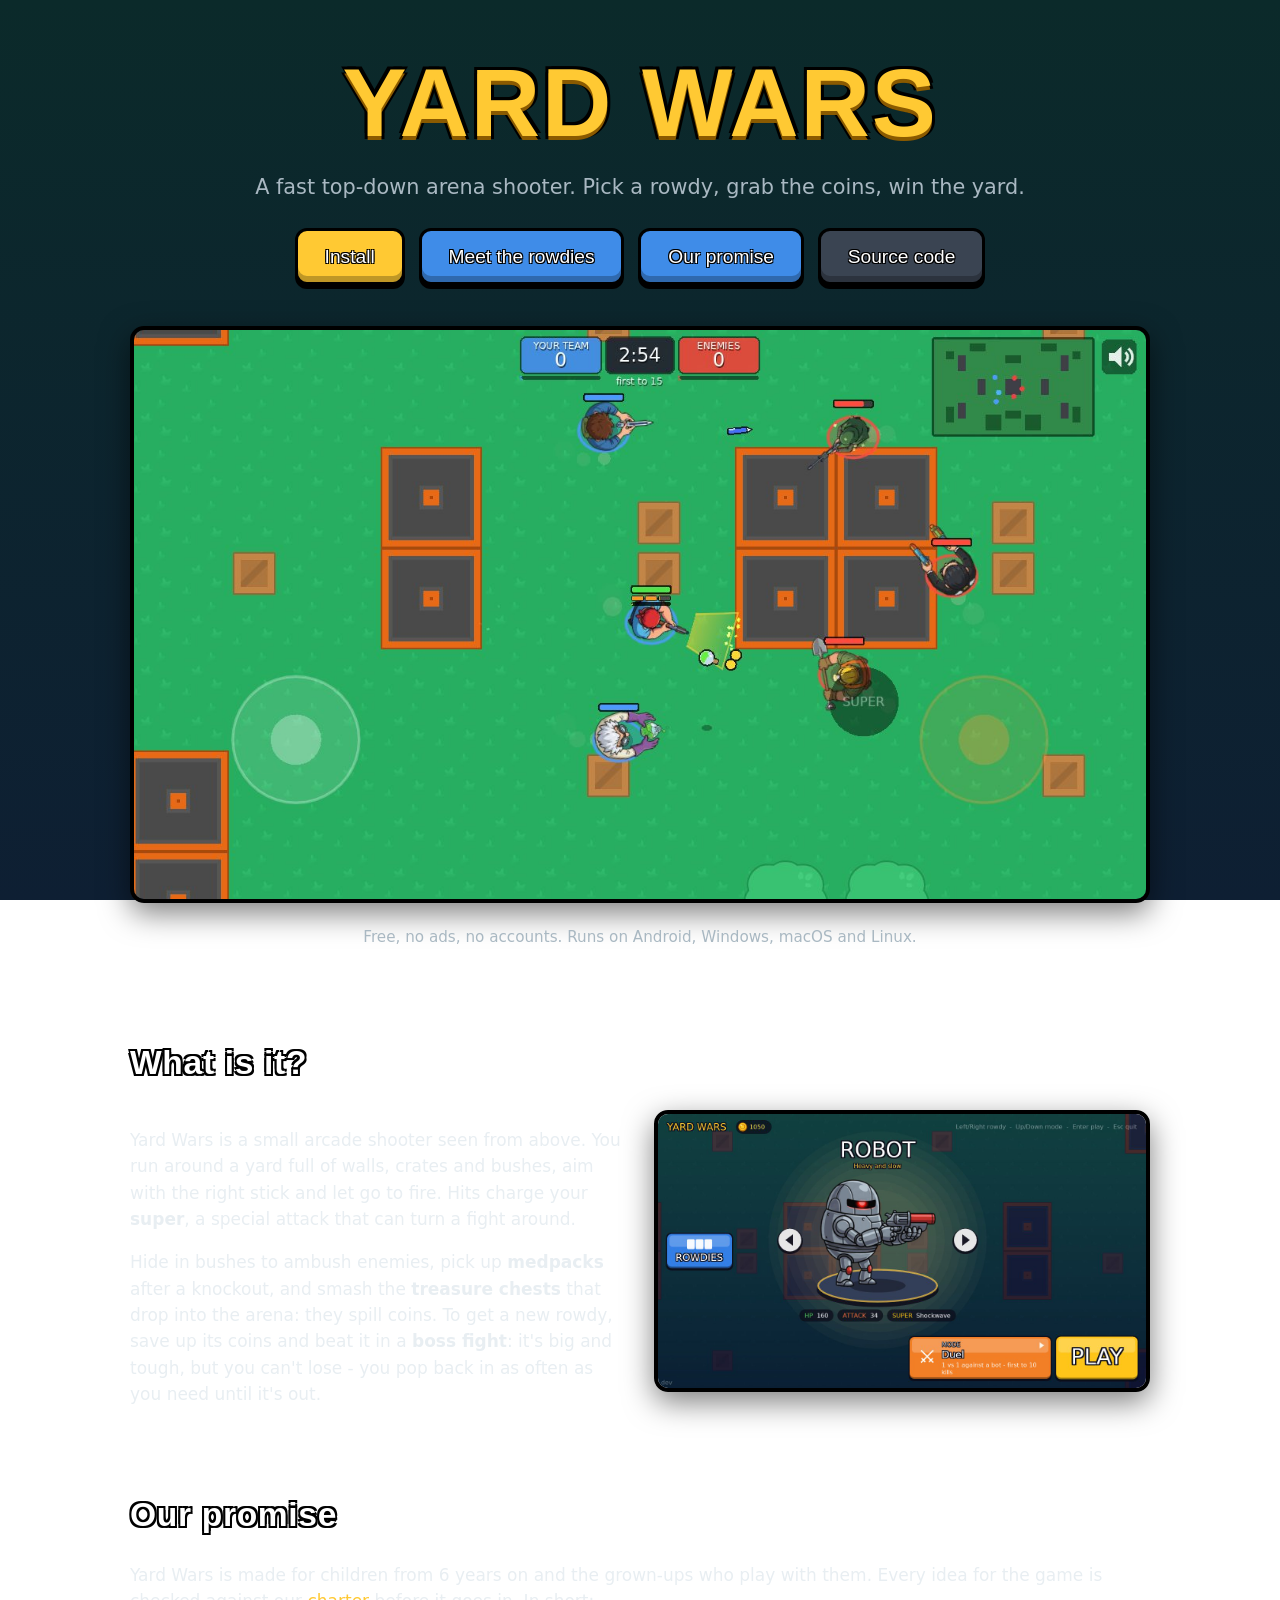
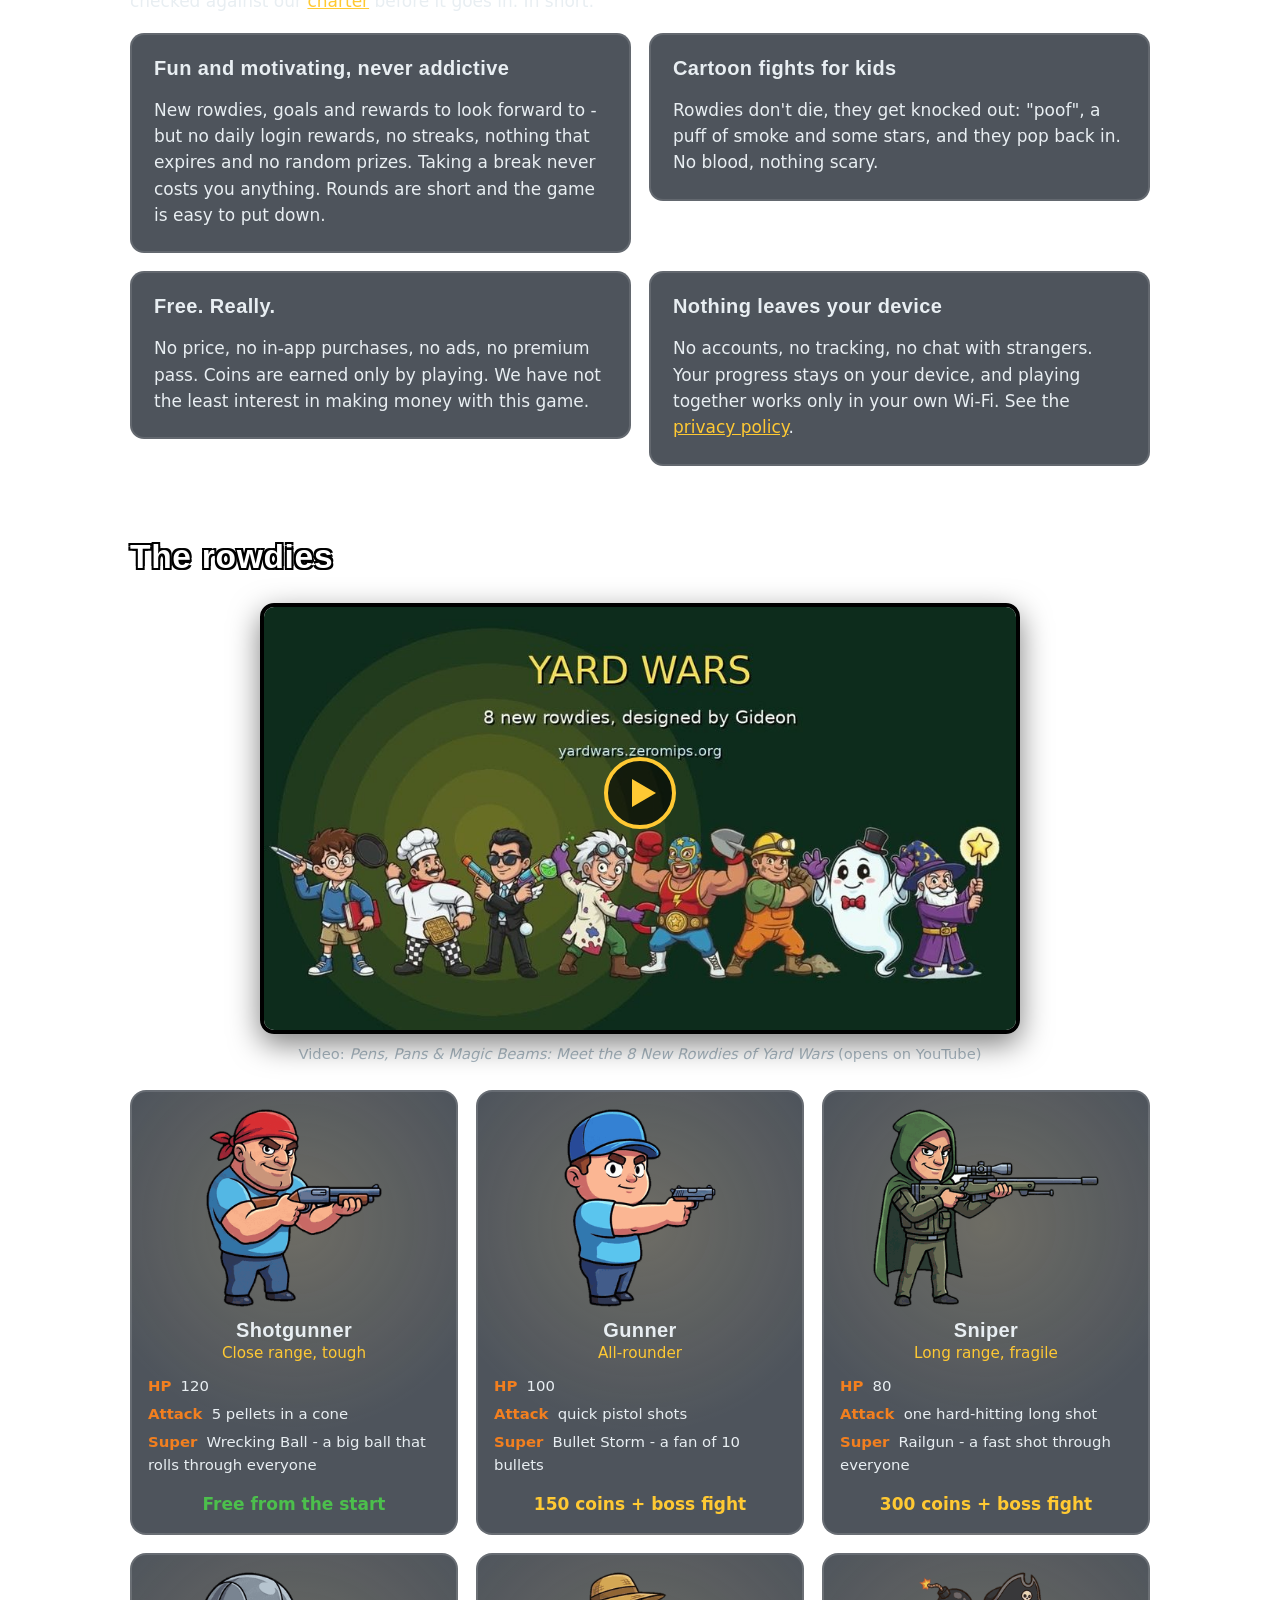
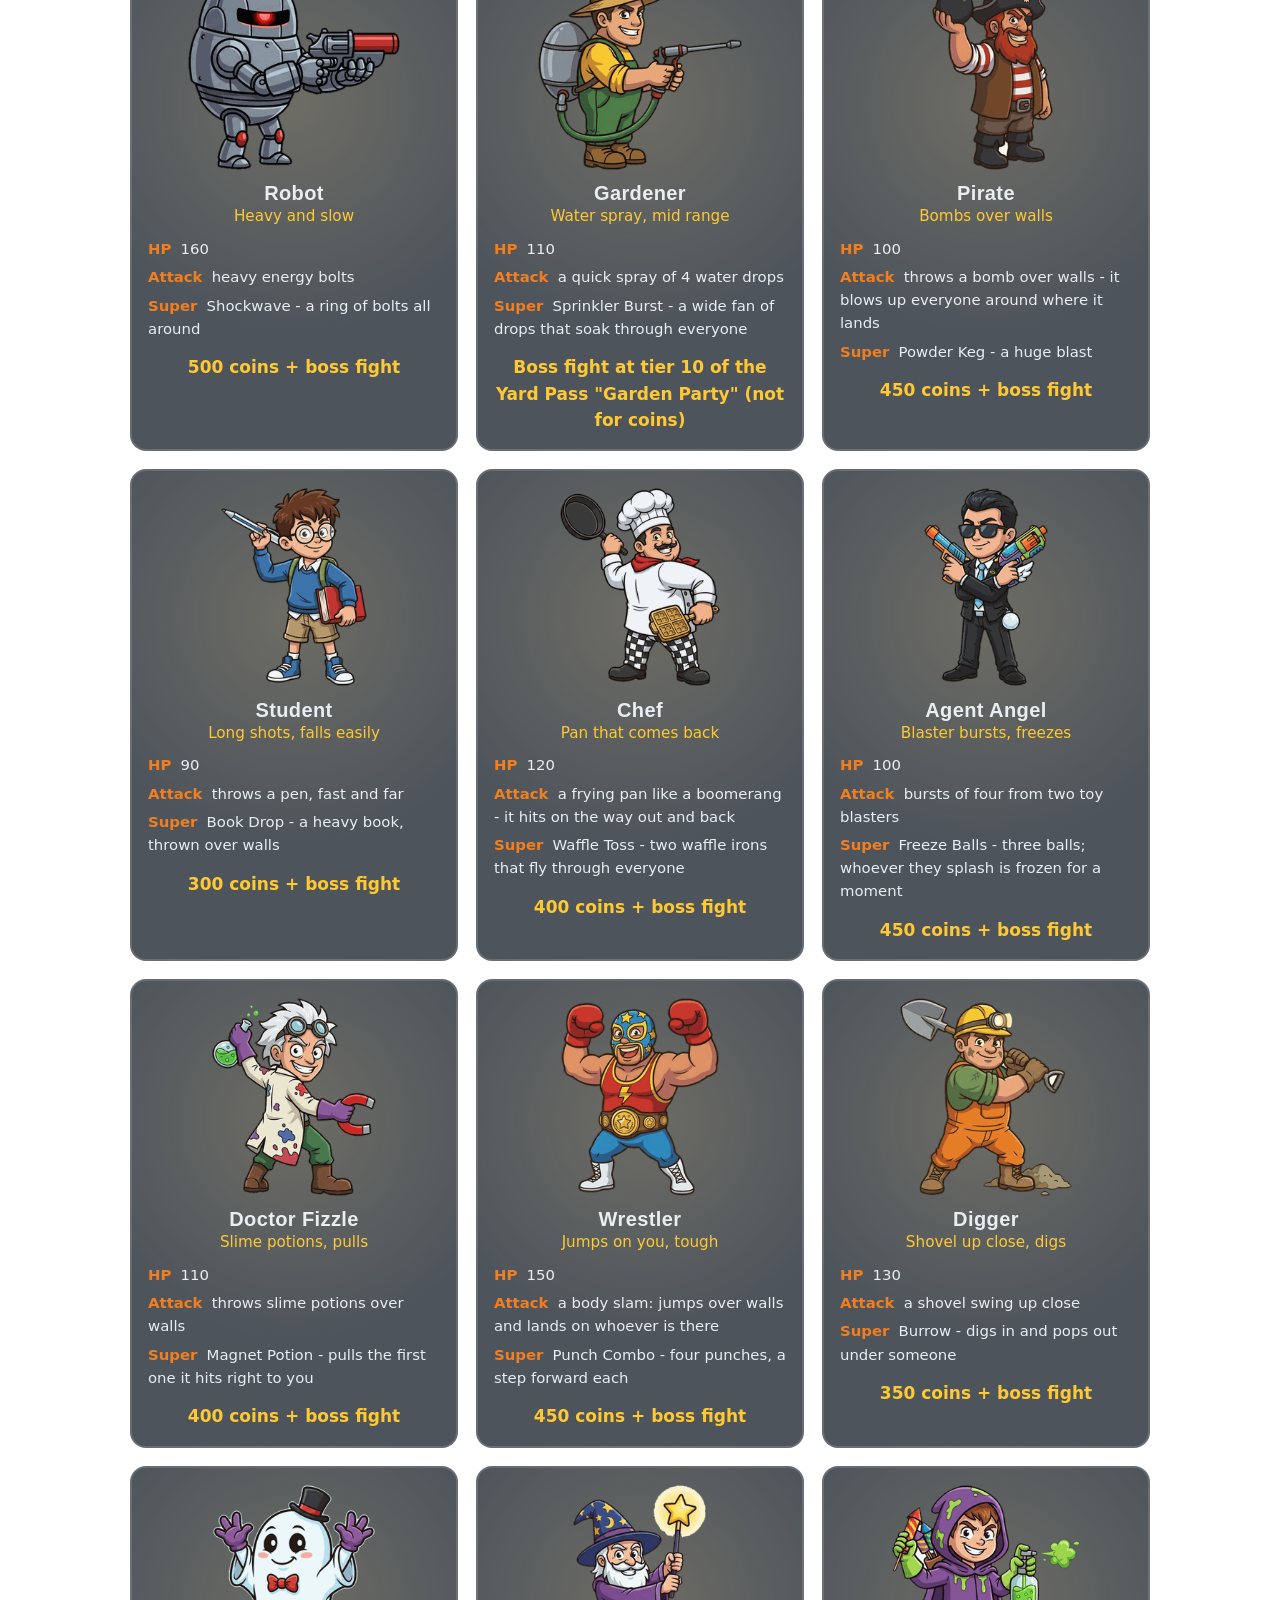
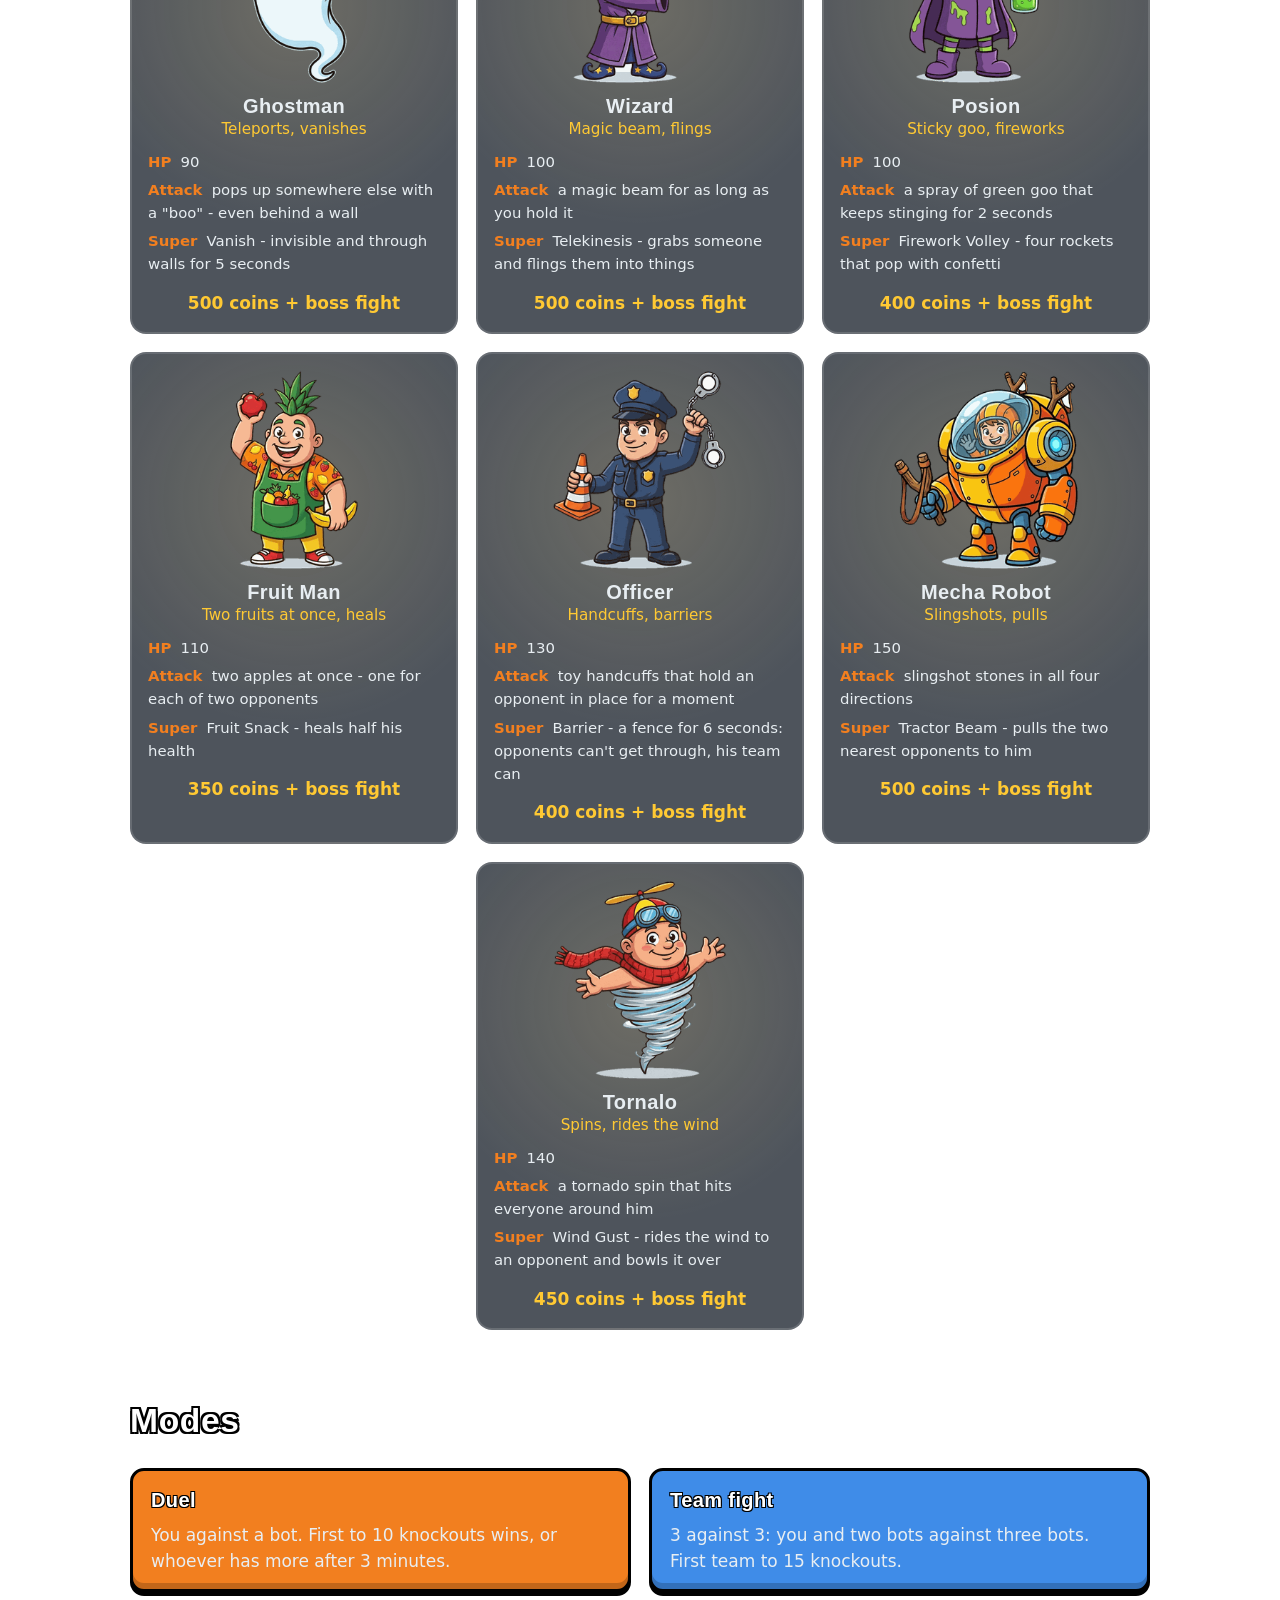
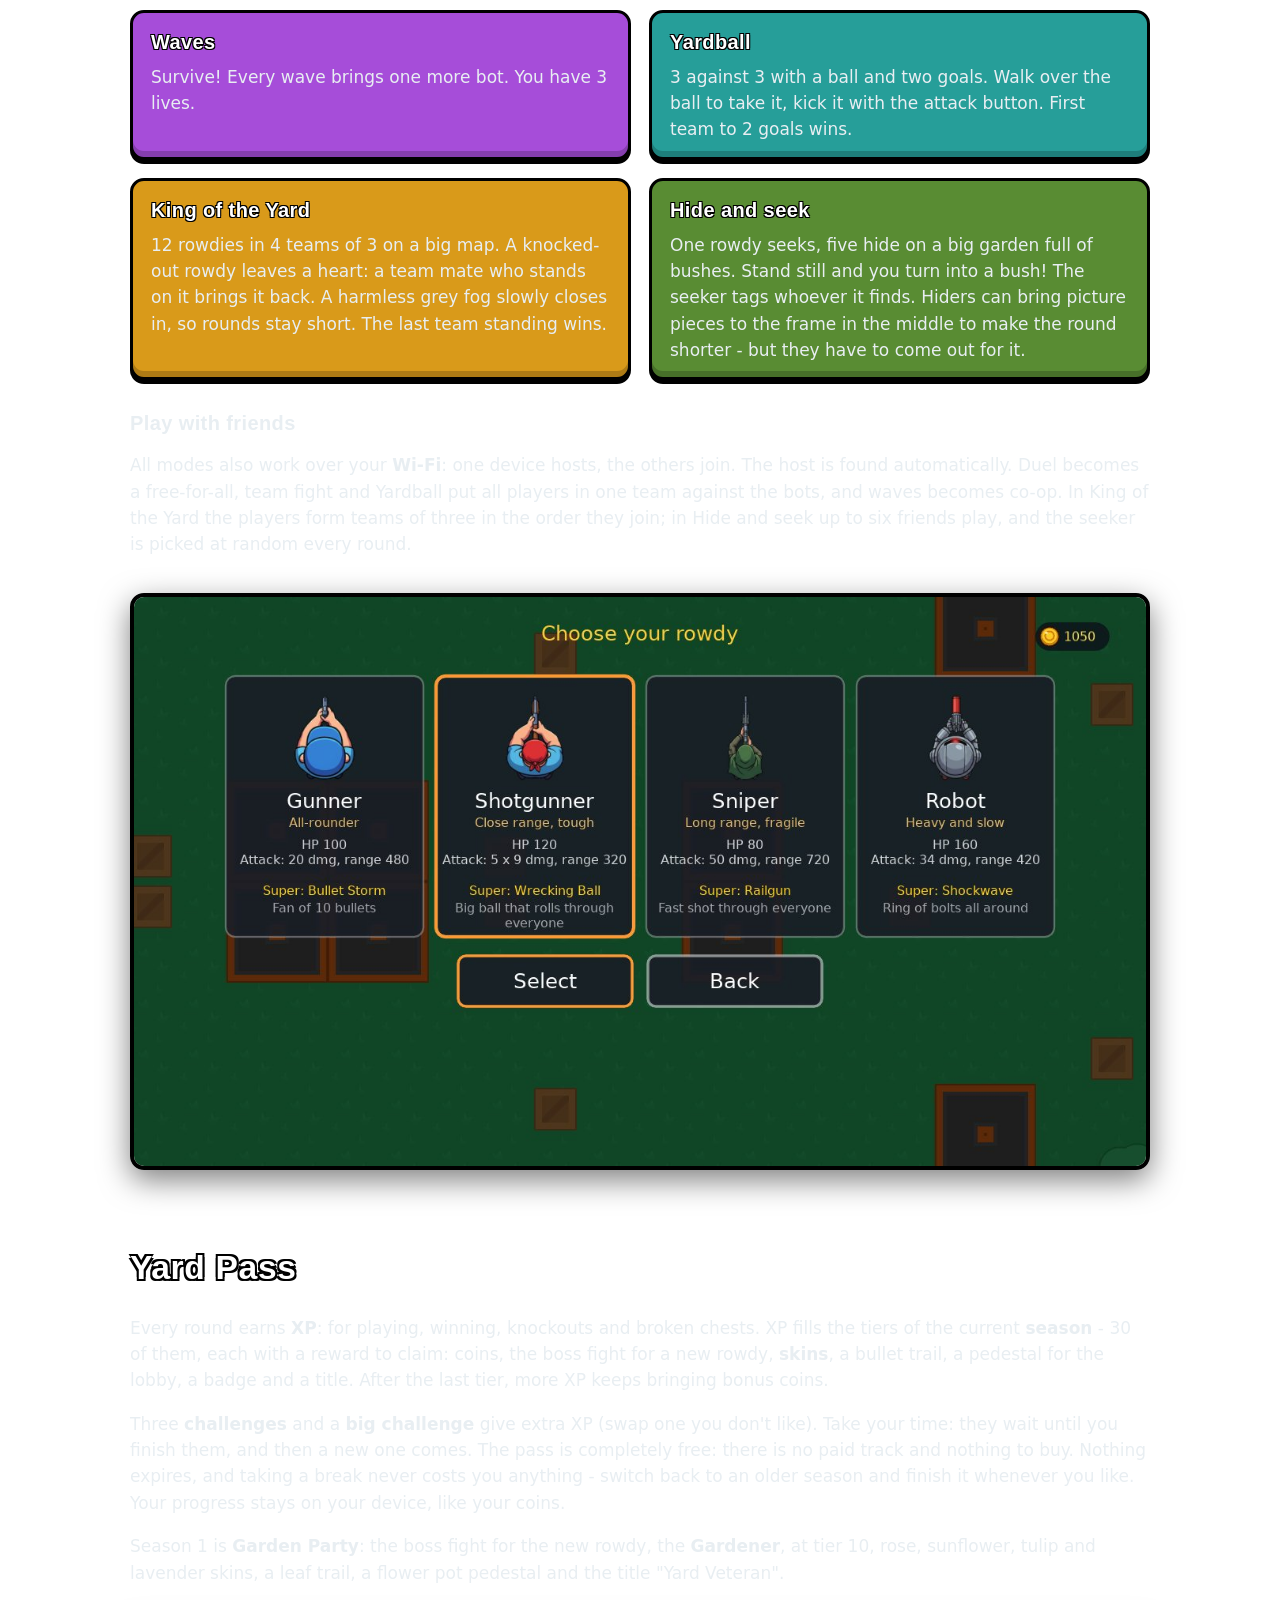
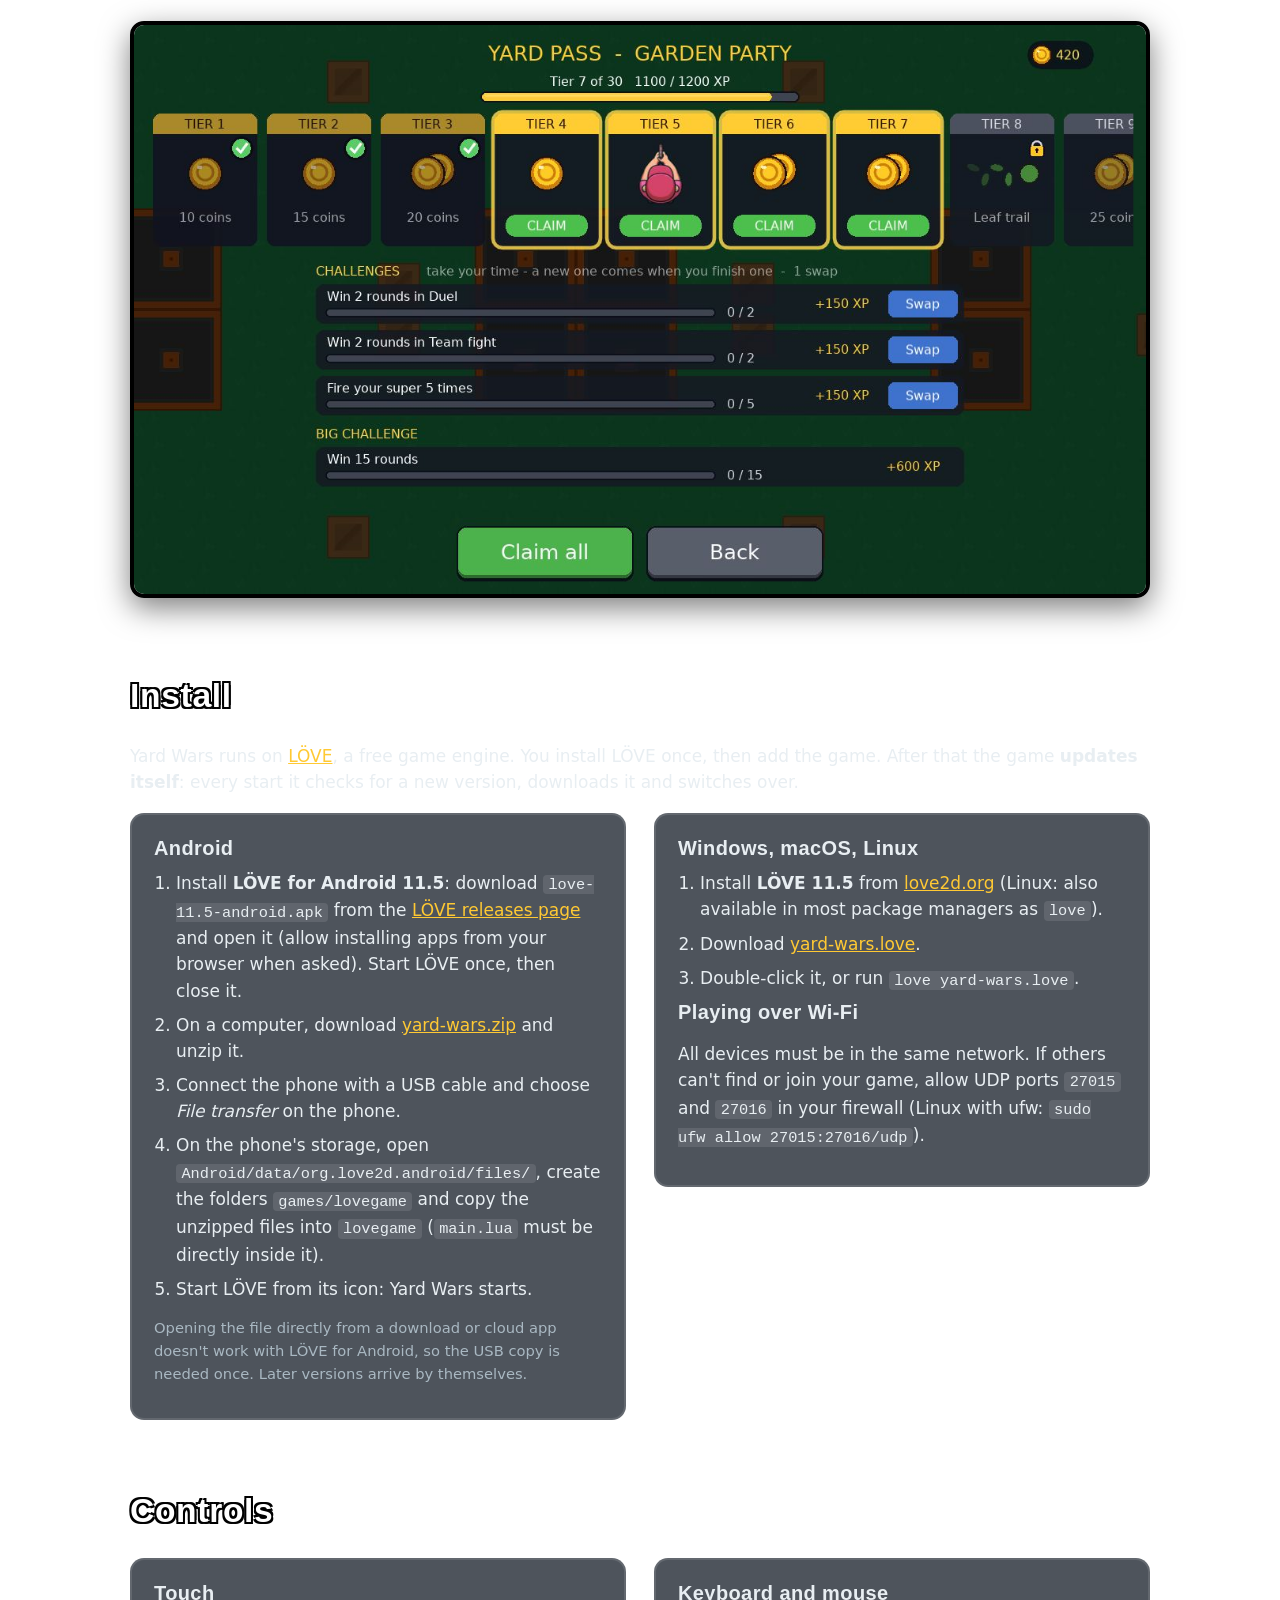
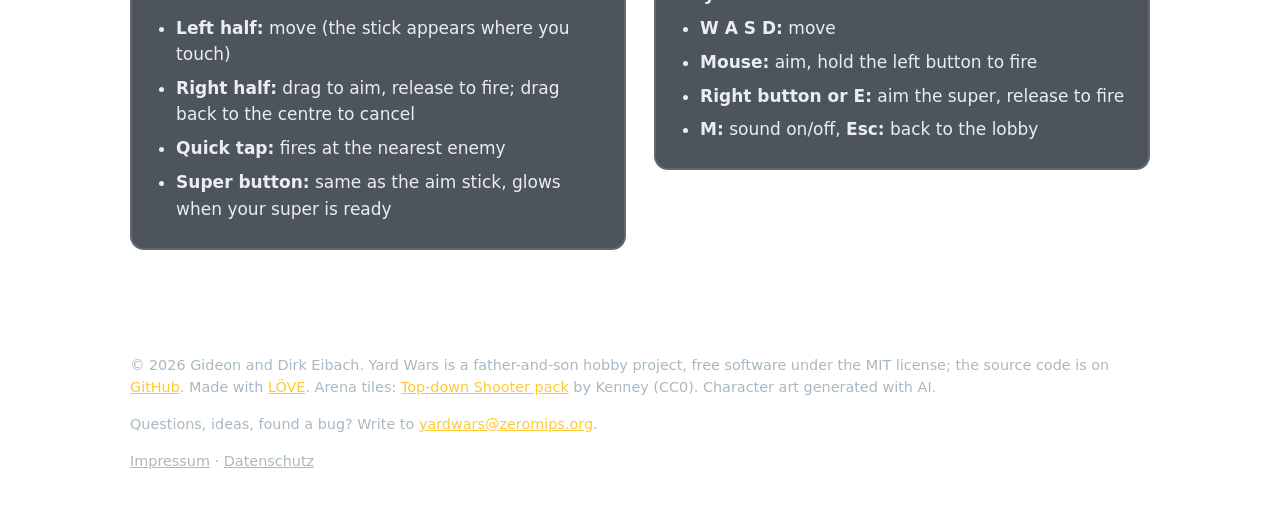
==== commit 309da32c: "Hide and seek: 1 seeker, 5 hiders, bush disguise and a picture puzzle Gideon's idea (2026-10-25): a " ====
--- a/website/index.html
+++ b/website/index.html
@@ -330,12 +330,19 @@
         mate who stands on it brings it back. A harmless grey fog slowly closes in, so rounds stay
         short. The last team standing wins.</p>
     </div>
+    <div class="mode hide">
+      <h3>Hide and seek</h3>
+      <p>One rowdy seeks, five hide on a big garden full of bushes. Stand still and you turn
+        into a bush! The seeker tags whoever it finds. Hiders can bring picture pieces to the
+        frame in the middle to make the round shorter - but they have to come out for it.</p>
+    </div>
   </div>
   <h3 class="sub">Play with friends</h3>
   <p>All modes also work over your <b>Wi-Fi</b>: one device hosts, the others join. The host
     is found automatically. Duel becomes a free-for-all, team fight and Yardball put all
     players in one team against the bots, and waves becomes co-op. In King of the Yard the
-    players form teams of three in the order they join.</p>
+    players form teams of three in the order they join; in Hide and seek up to six friends
+    play, and the seeker is picked at random every round.</p>
   <img class="wide" src="images/picker.jpg" width="1280" height="720" loading="lazy"
        alt="The rowdy choice: four cards with picture, role, health, attack and super">
 </section>
--- a/website/style.css
+++ b/website/style.css
@@ -176,7 +176,8 @@
 .team  { background: var(--blue); }
 .waves { background: var(--purple); }
 .yardball { background: #269e99; }
-.king { background: #d99a1a; grid-column: 1 / -1; }
+.king { background: #d99a1a; }
+.hide { background: #598c33; }
 .wide { margin-top: 18px; }
 
 footer {
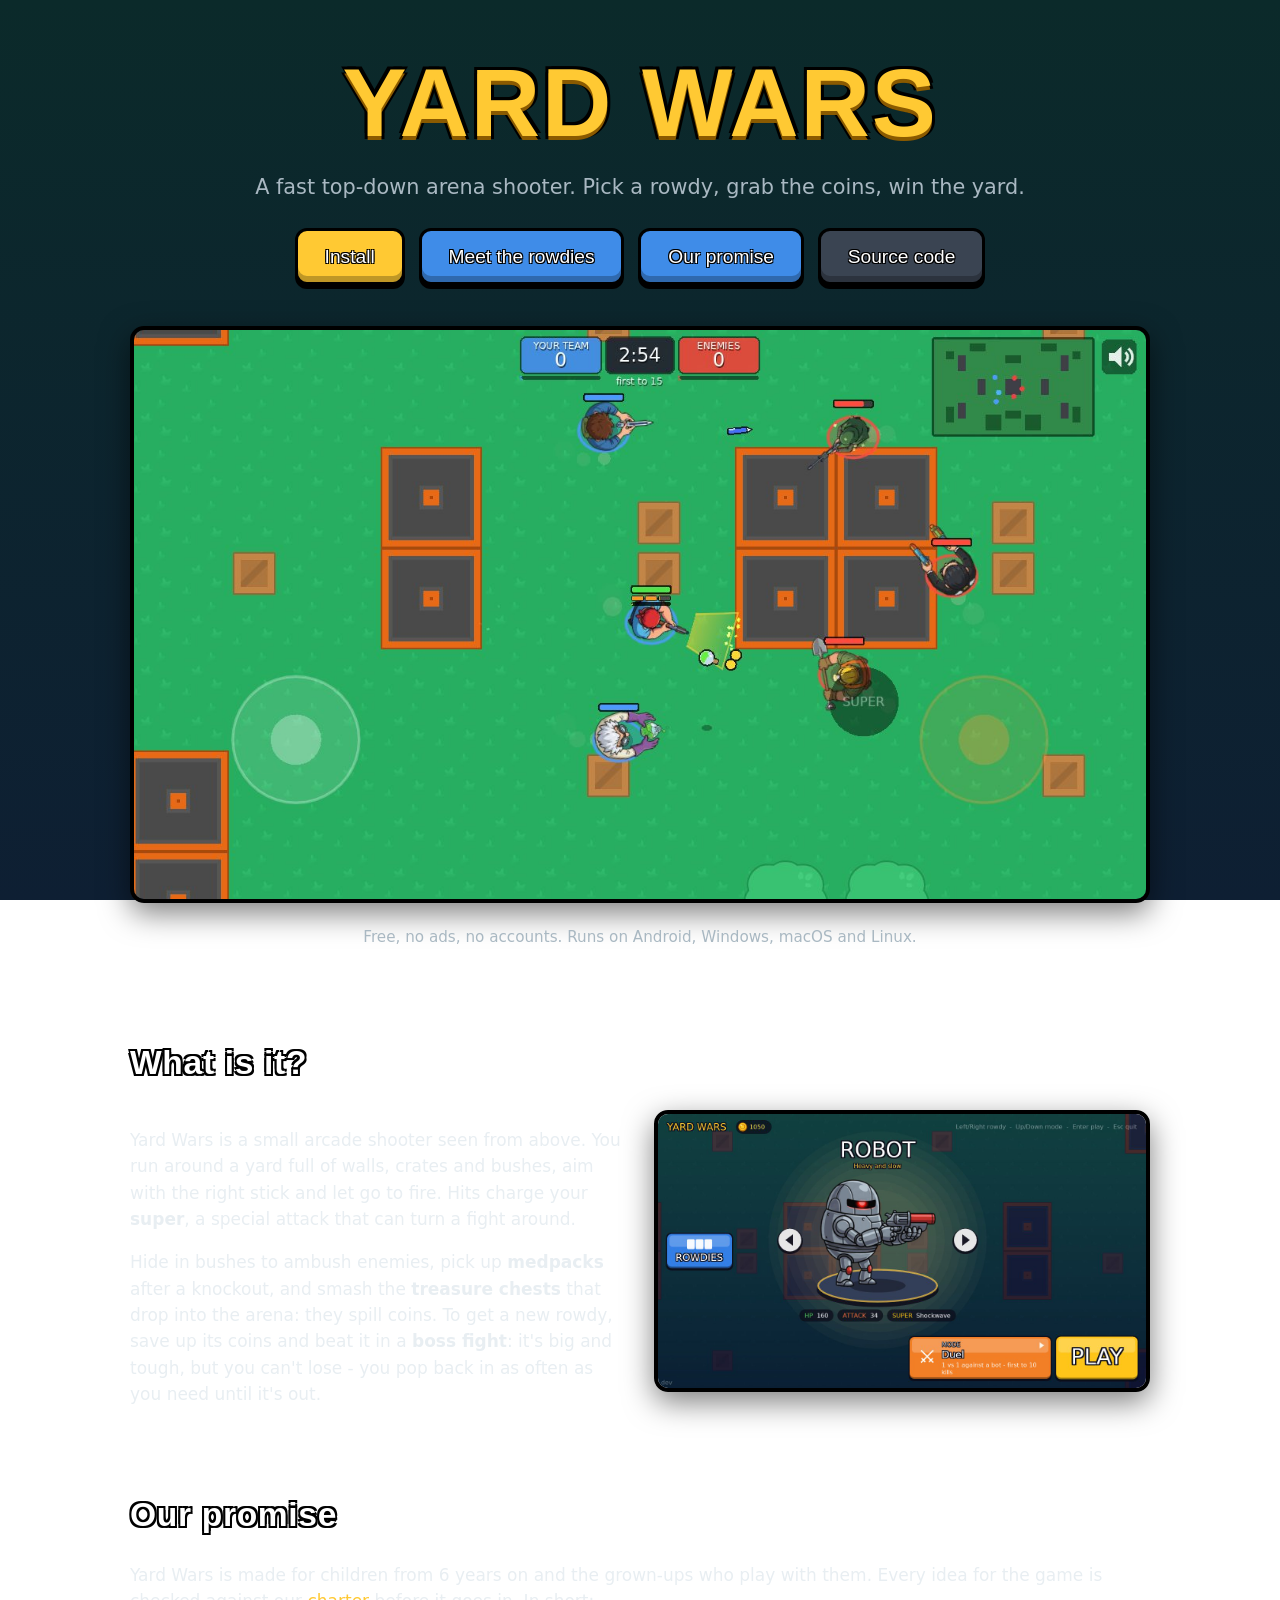
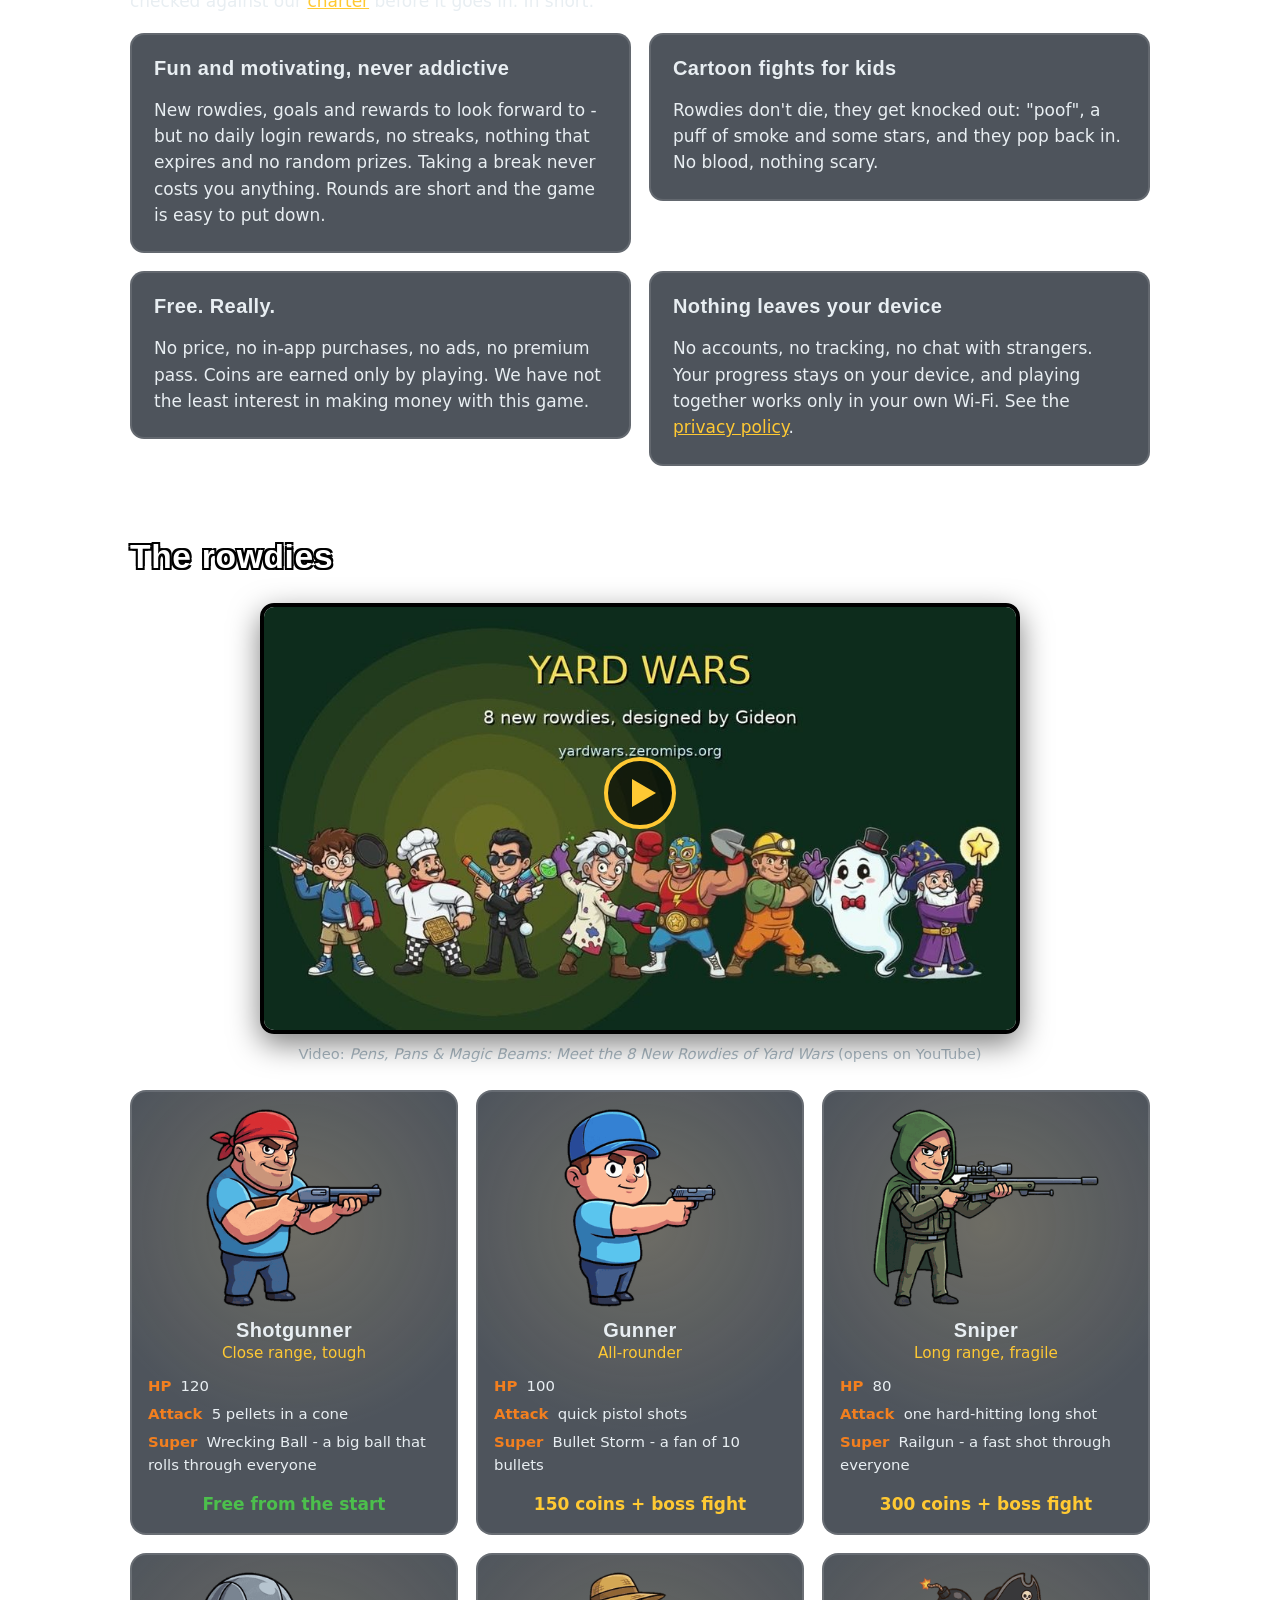
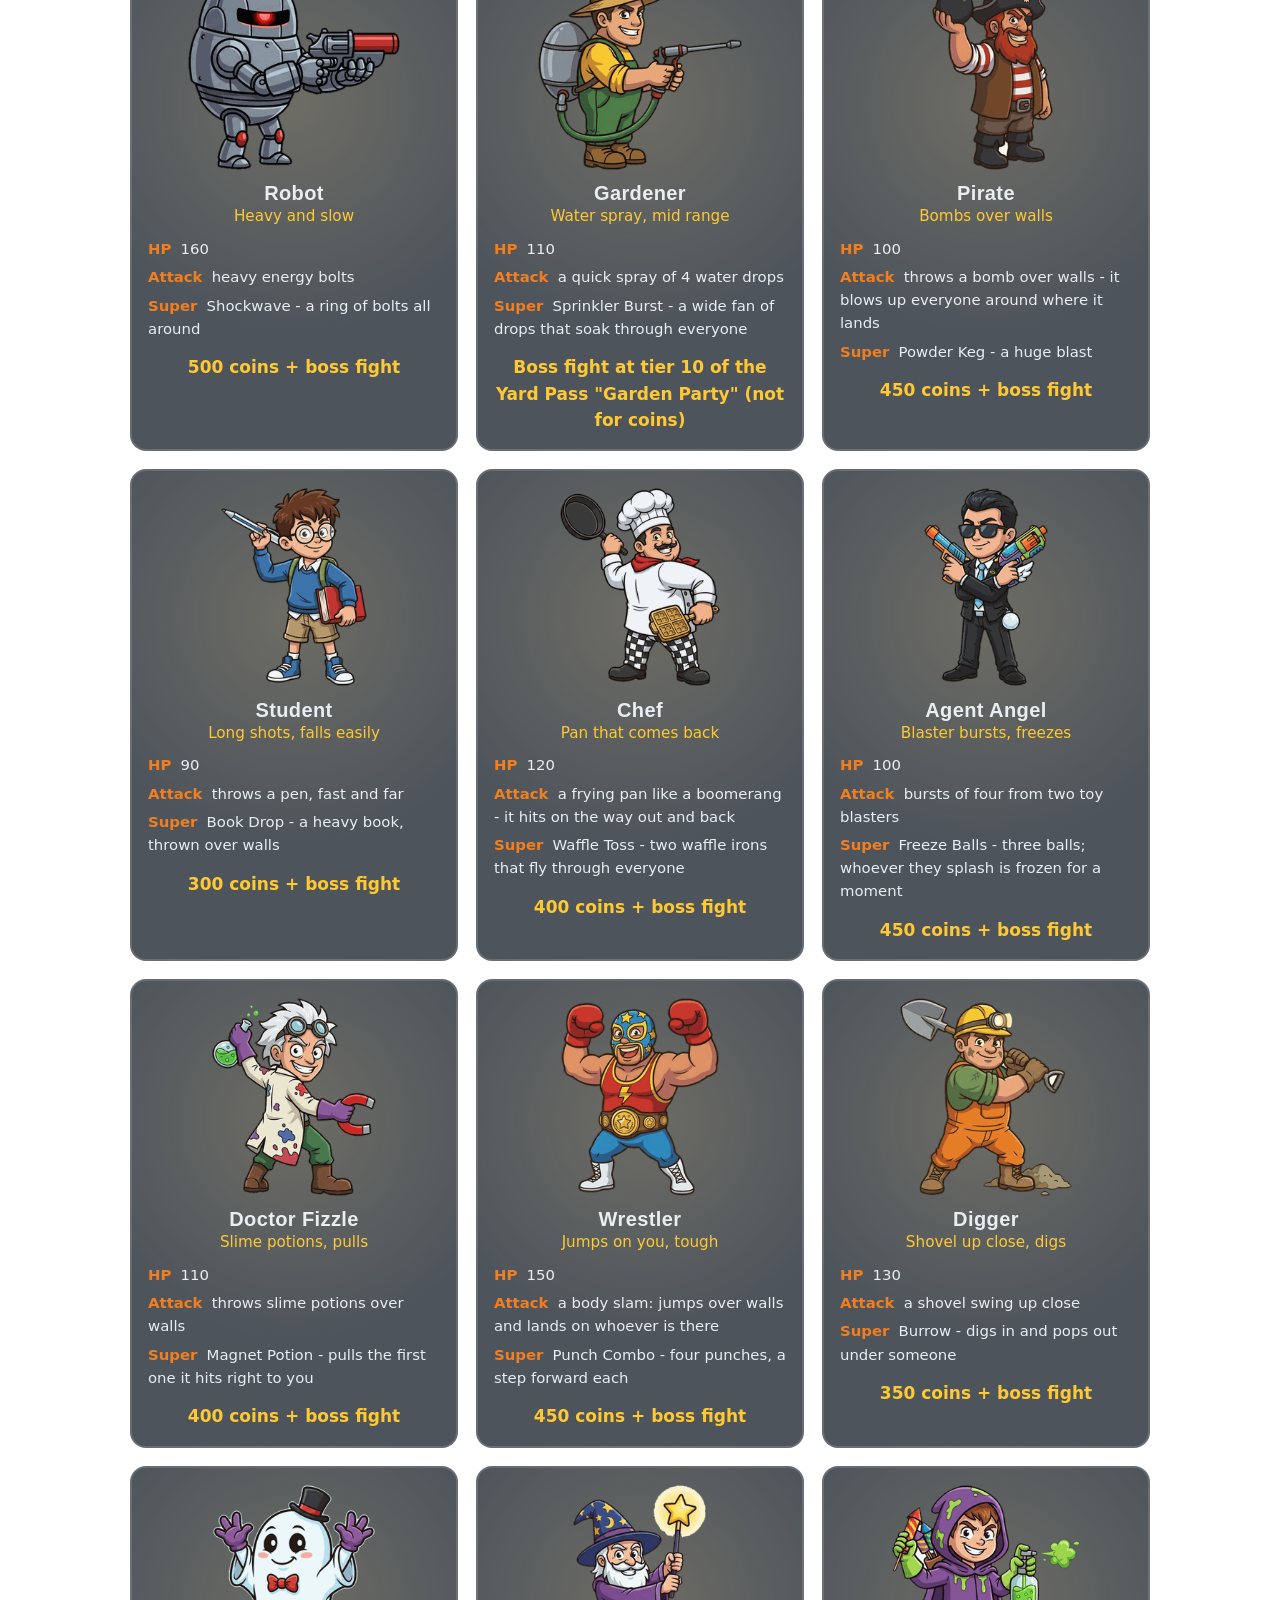
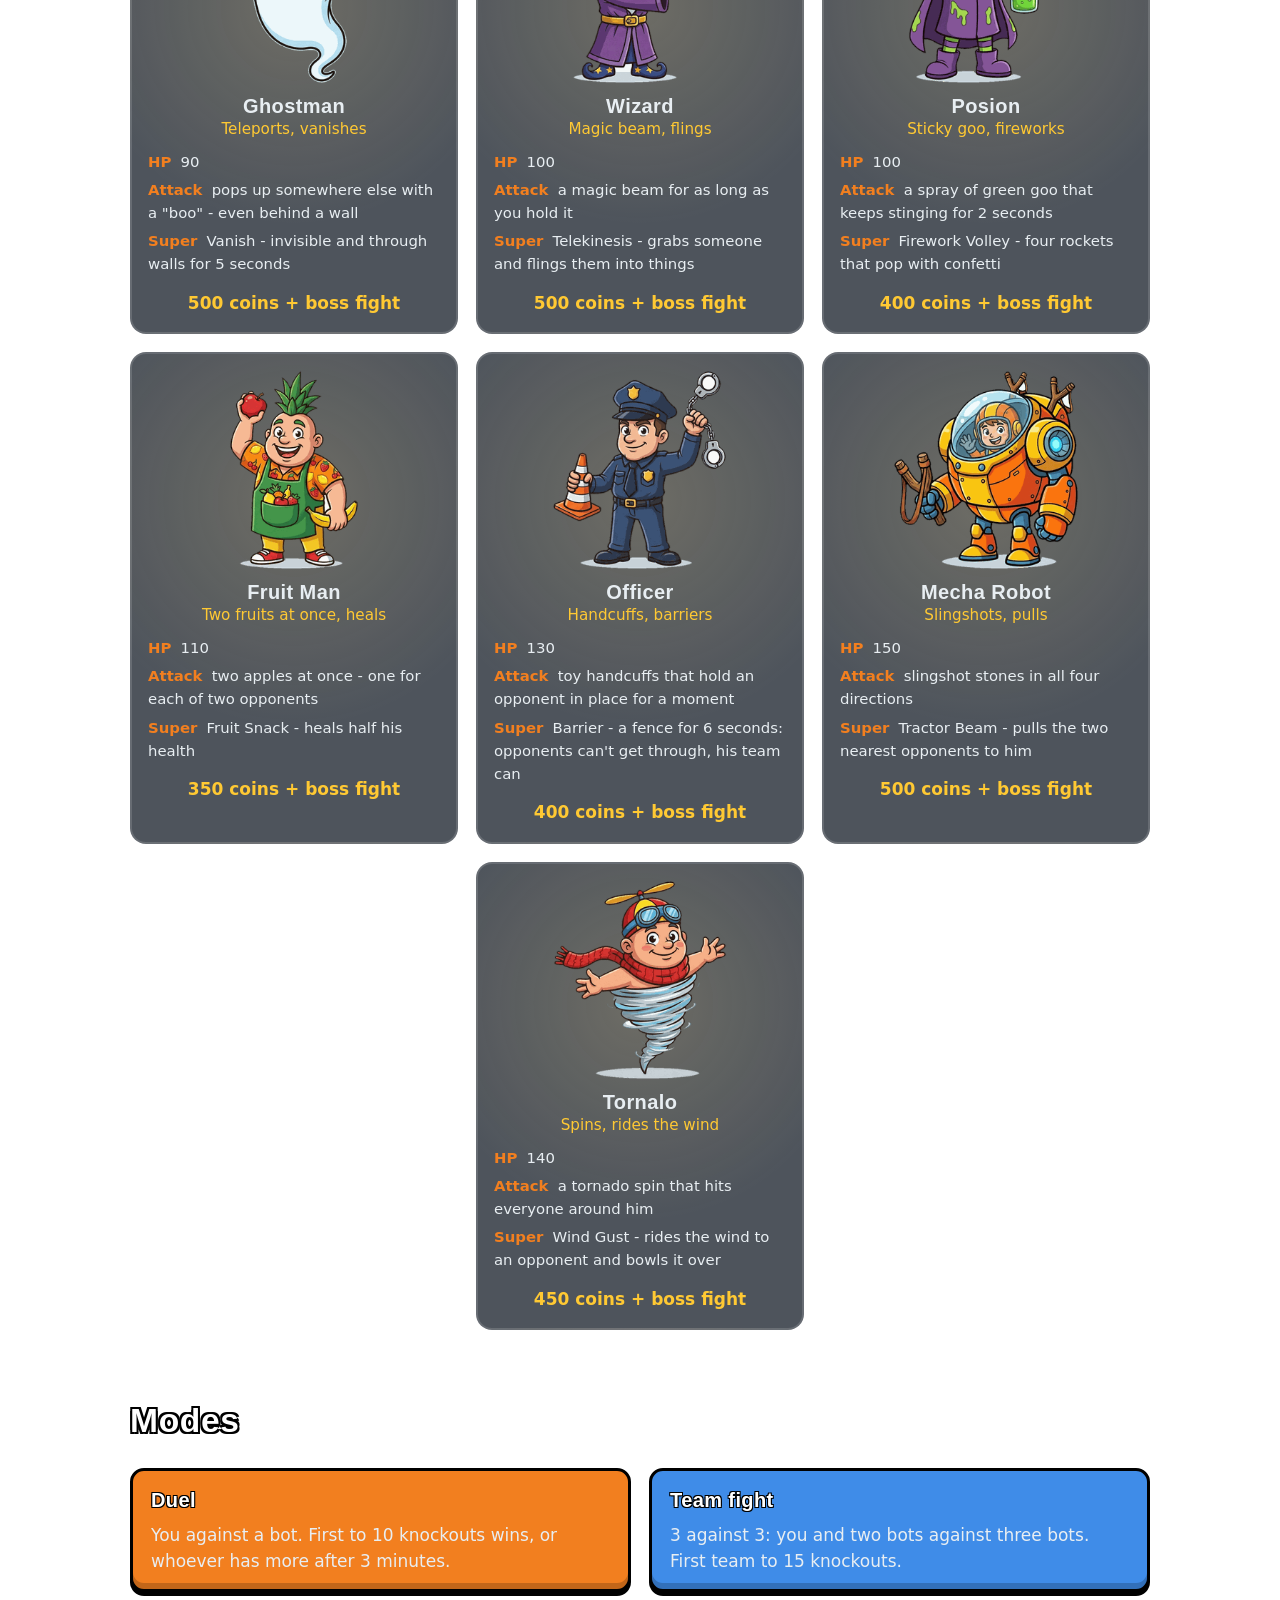
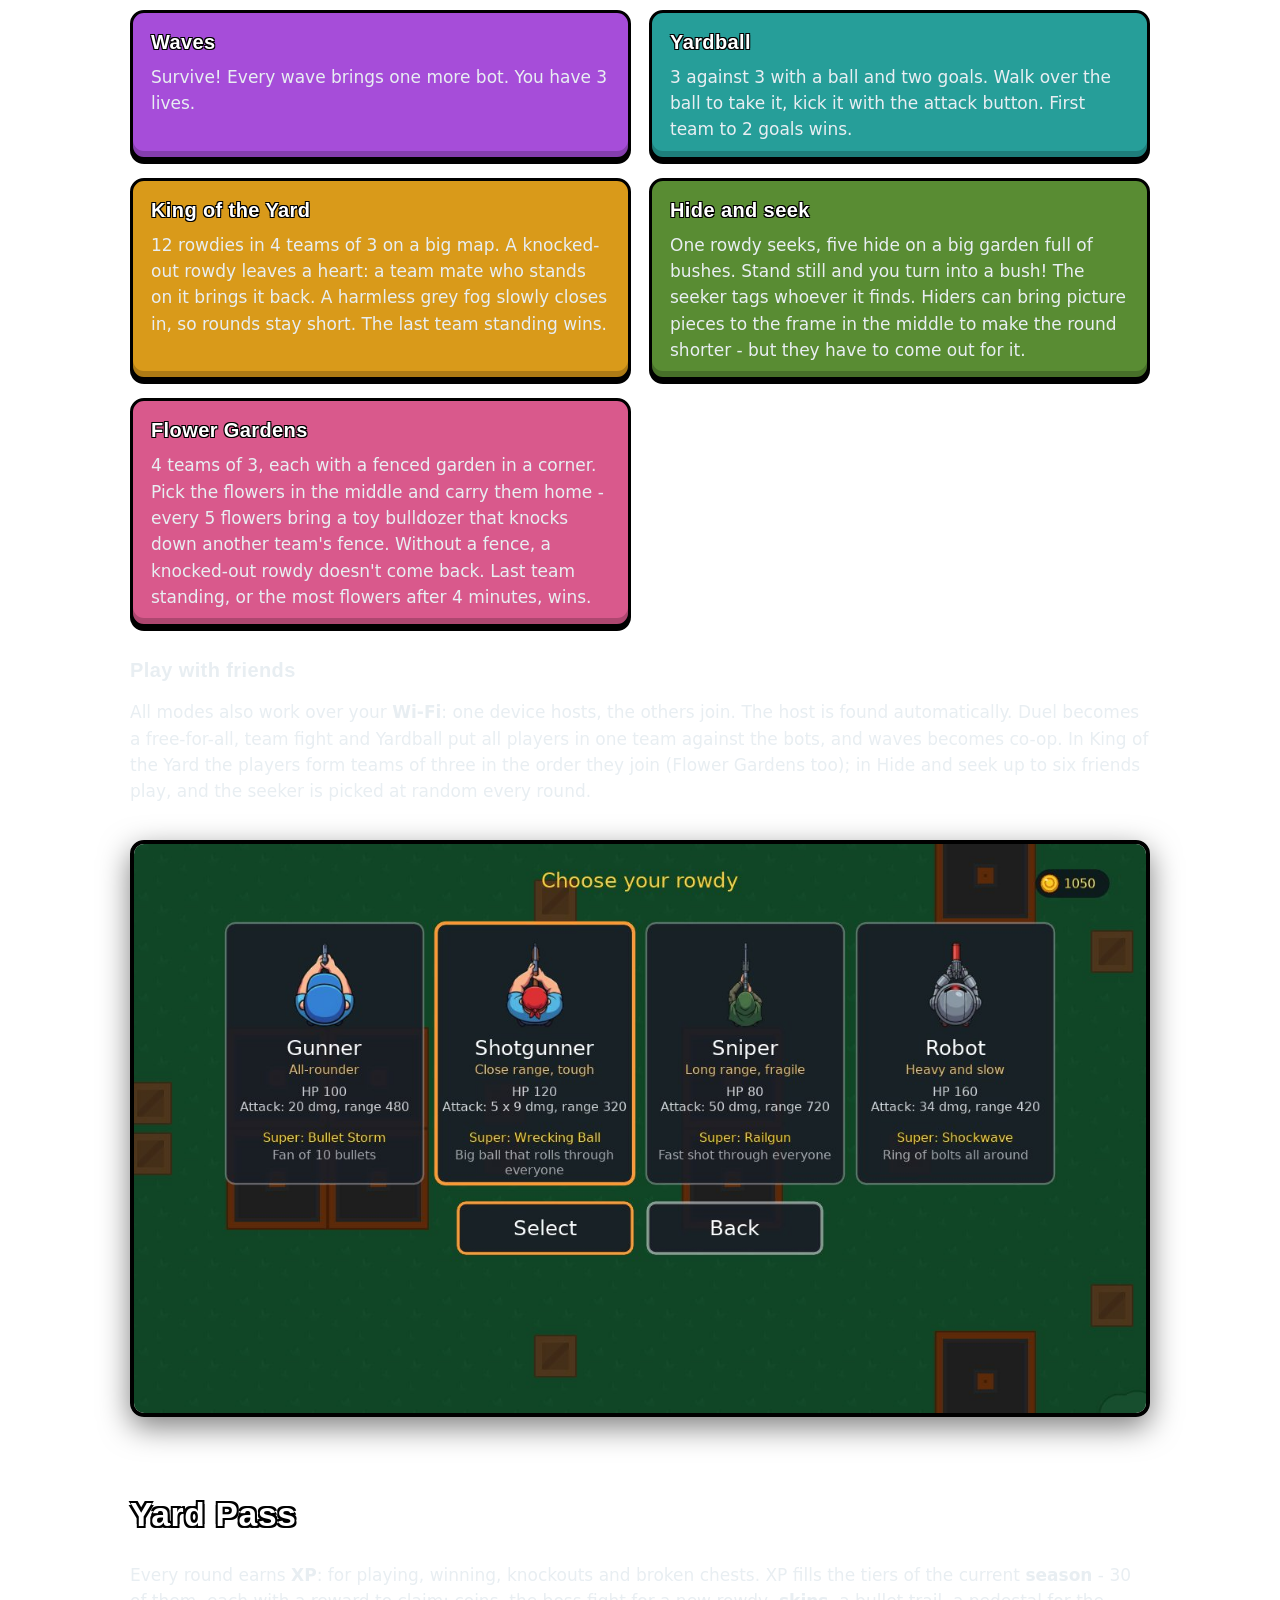
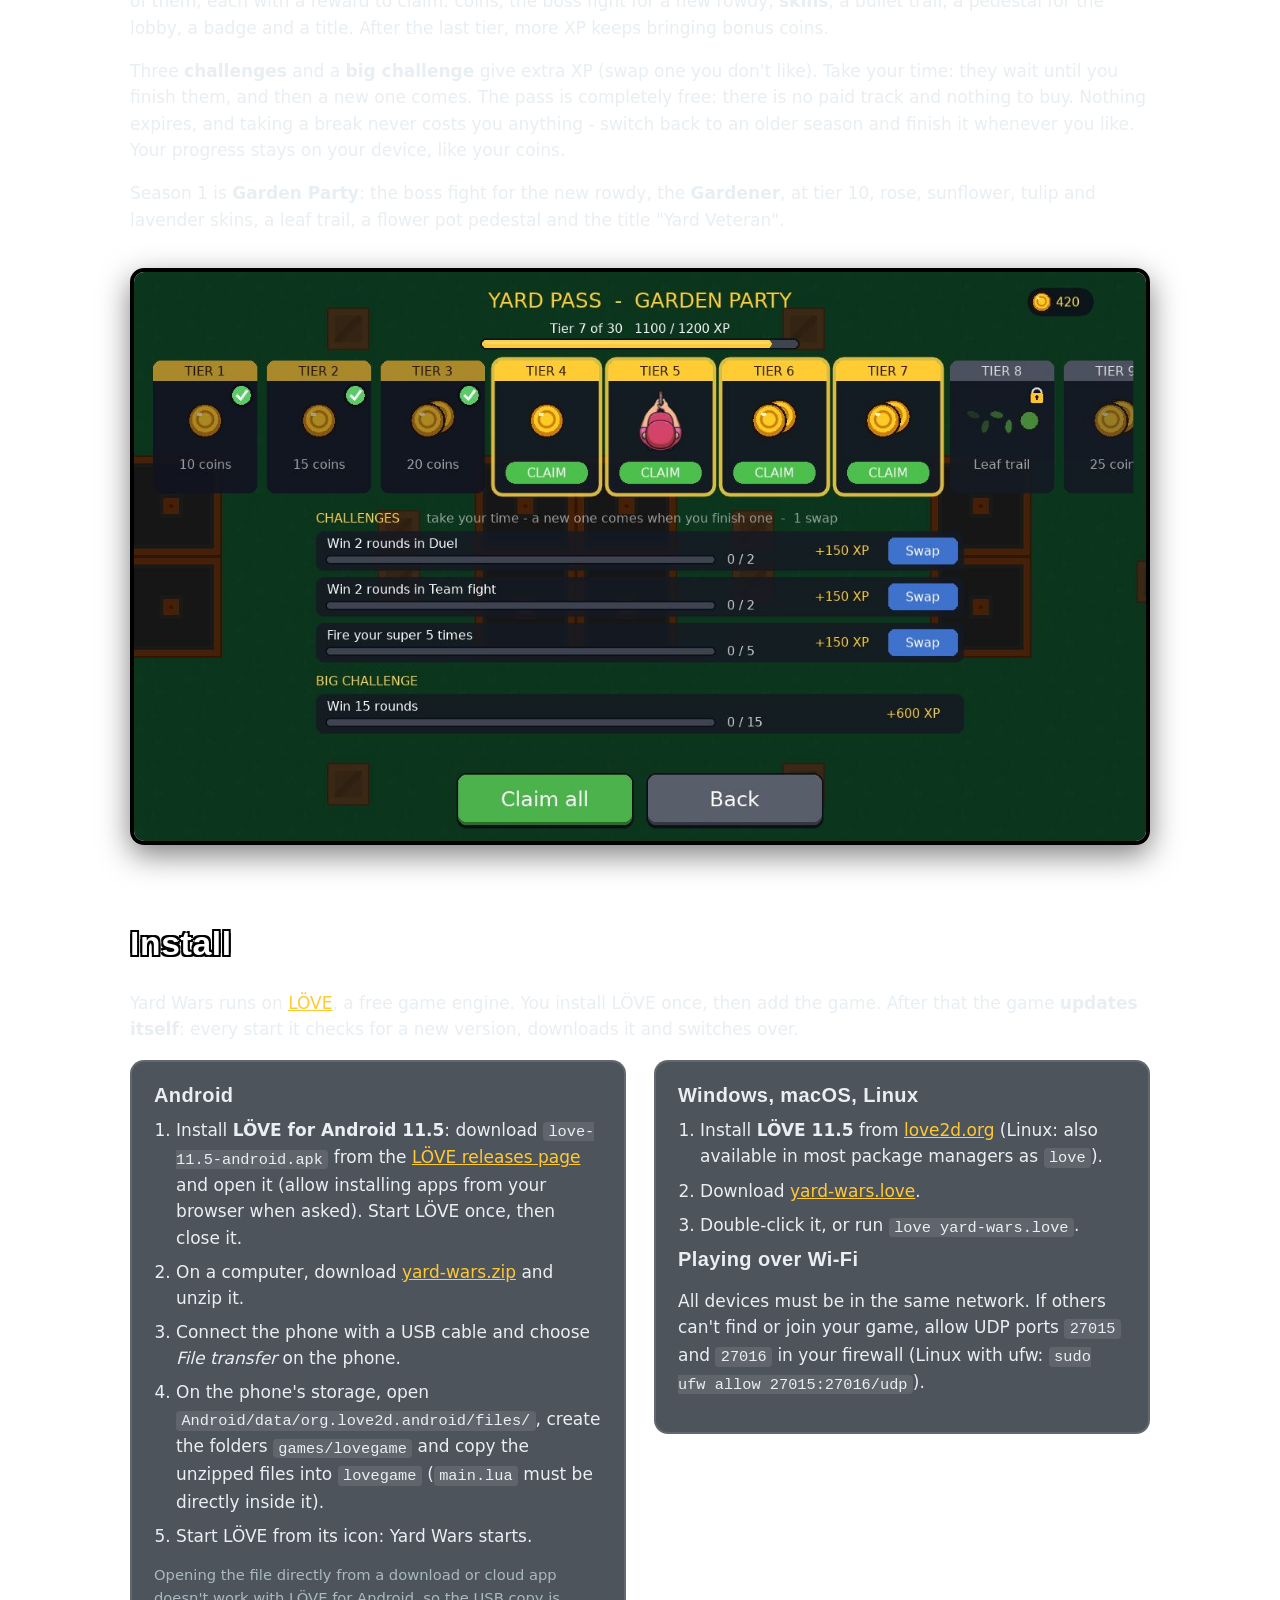
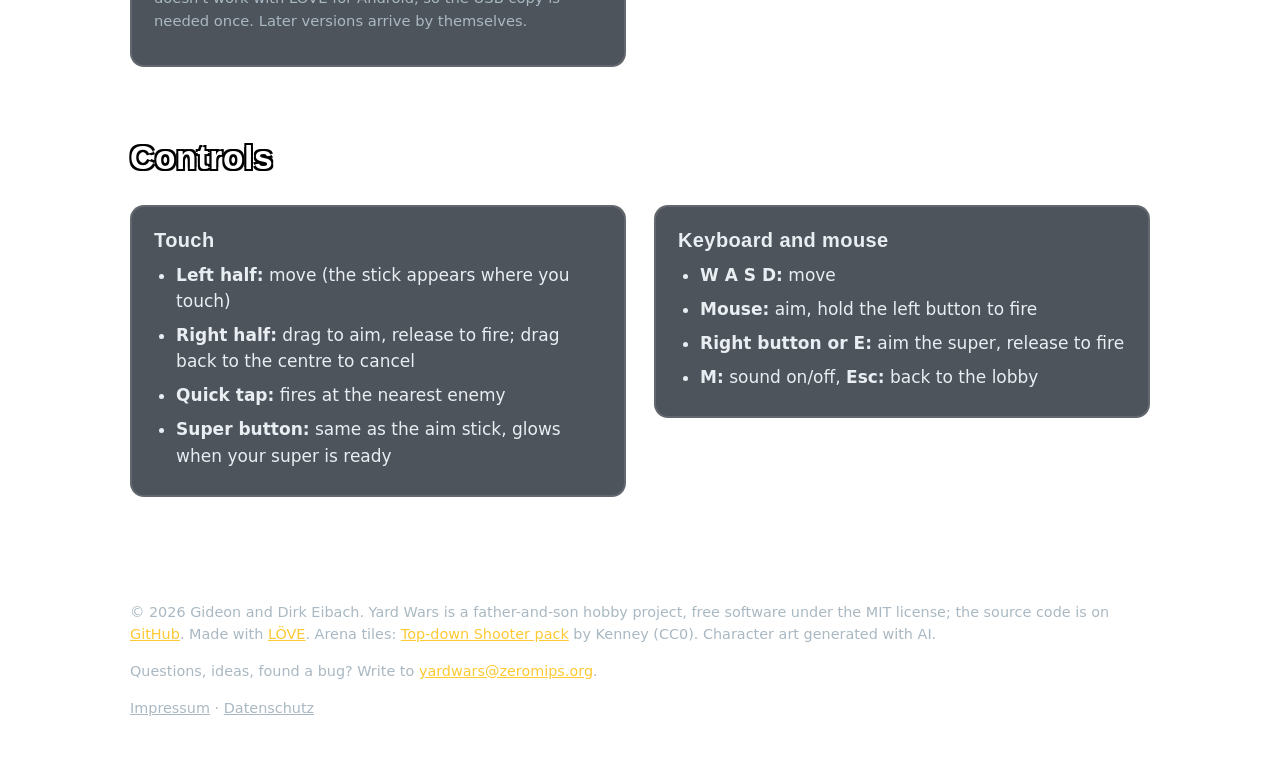
==== commit 3b03dc7f: "Flower Gardens: 4 teams with fenced gardens, flowers and bulldozers Gideon's idea (working name - as" ====
--- a/website/index.html
+++ b/website/index.html
@@ -336,13 +336,20 @@
         into a bush! The seeker tags whoever it finds. Hiders can bring picture pieces to the
         frame in the middle to make the round shorter - but they have to come out for it.</p>
     </div>
+    <div class="mode flowers">
+      <h3>Flower Gardens</h3>
+      <p>4 teams of 3, each with a fenced garden in a corner. Pick the flowers in the middle and
+        carry them home - every 5 flowers bring a toy bulldozer that knocks down another team's
+        fence. Without a fence, a knocked-out rowdy doesn't come back. Last team standing, or
+        the most flowers after 4 minutes, wins.</p>
+    </div>
   </div>
   <h3 class="sub">Play with friends</h3>
   <p>All modes also work over your <b>Wi-Fi</b>: one device hosts, the others join. The host
     is found automatically. Duel becomes a free-for-all, team fight and Yardball put all
     players in one team against the bots, and waves becomes co-op. In King of the Yard the
-    players form teams of three in the order they join; in Hide and seek up to six friends
-    play, and the seeker is picked at random every round.</p>
+    players form teams of three in the order they join (Flower Gardens too); in Hide and seek
+    up to six friends play, and the seeker is picked at random every round.</p>
   <img class="wide" src="images/picker.jpg" width="1280" height="720" loading="lazy"
        alt="The rowdy choice: four cards with picture, role, health, attack and super">
 </section>
--- a/website/style.css
+++ b/website/style.css
@@ -178,6 +178,7 @@
 .yardball { background: #269e99; }
 .king { background: #d99a1a; }
 .hide { background: #598c33; }
+.flowers { background: #d9598c; }
 .wide { margin-top: 18px; }
 
 footer {
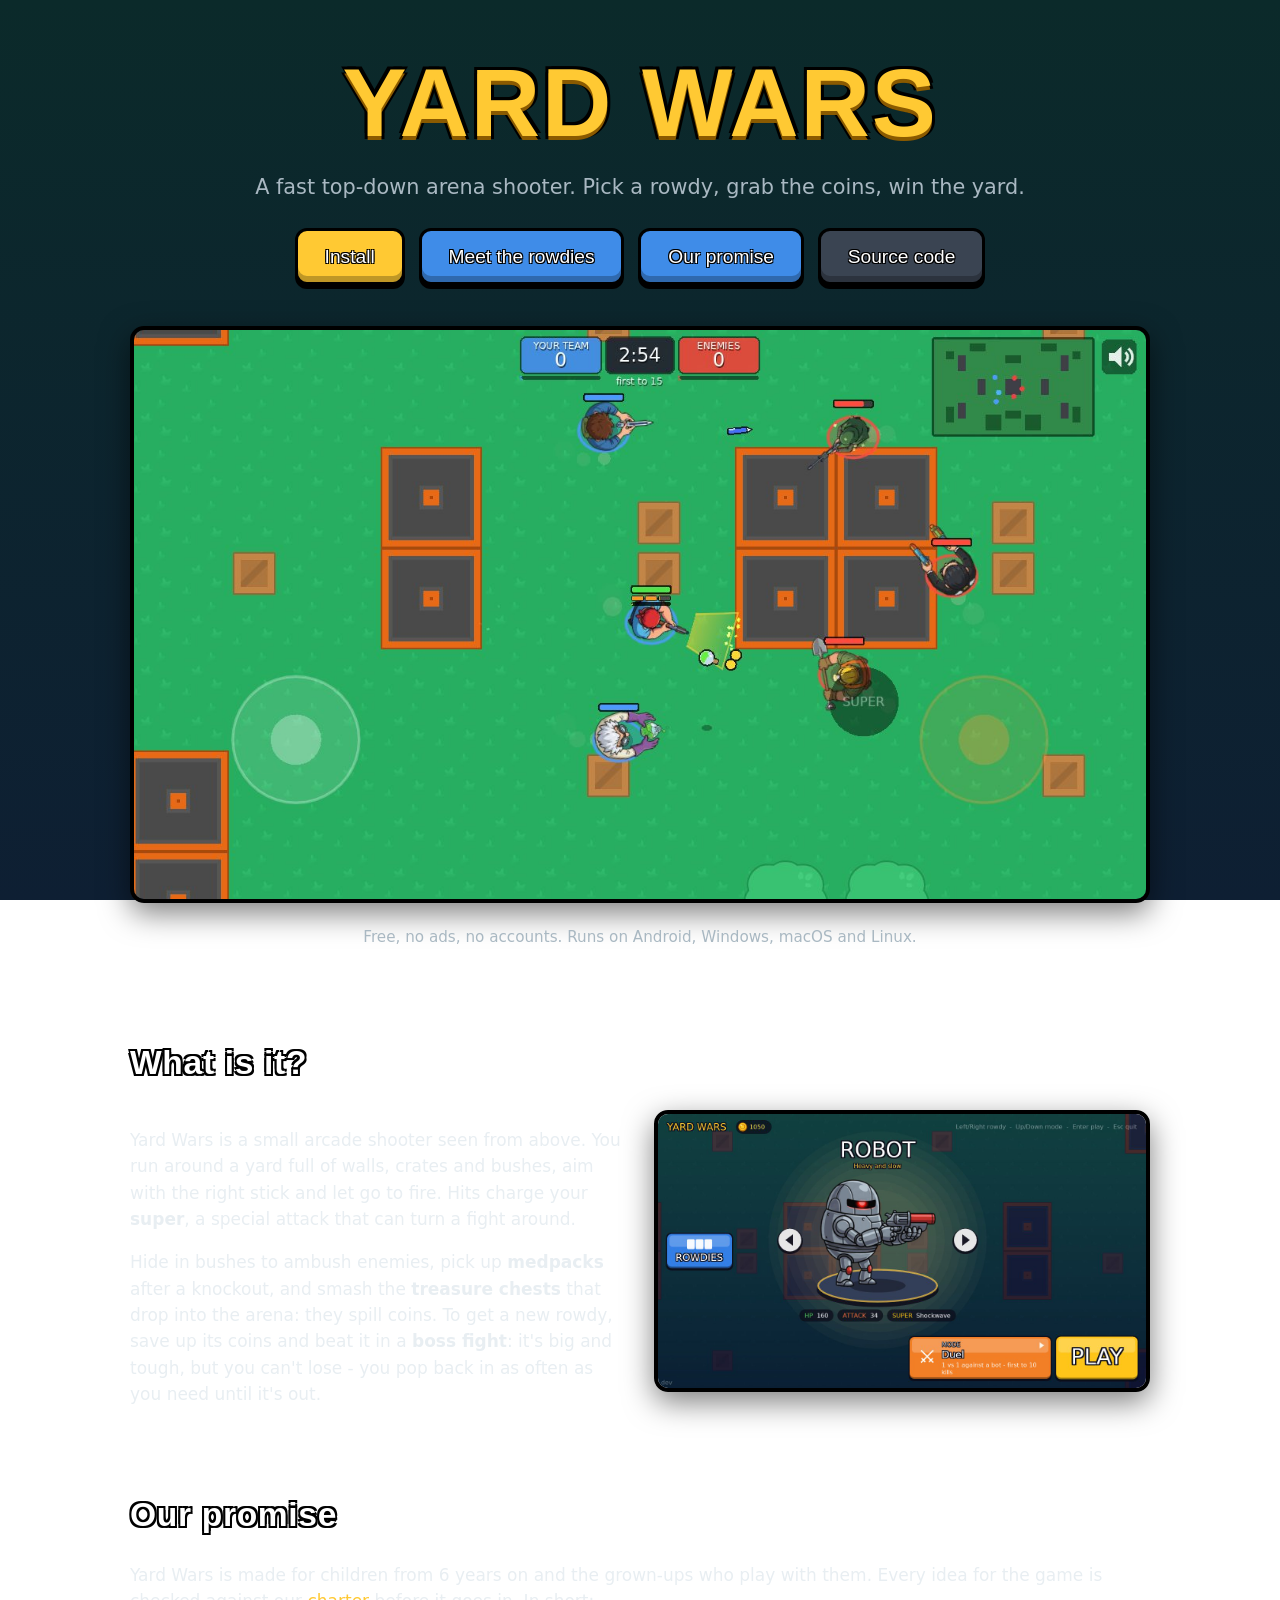
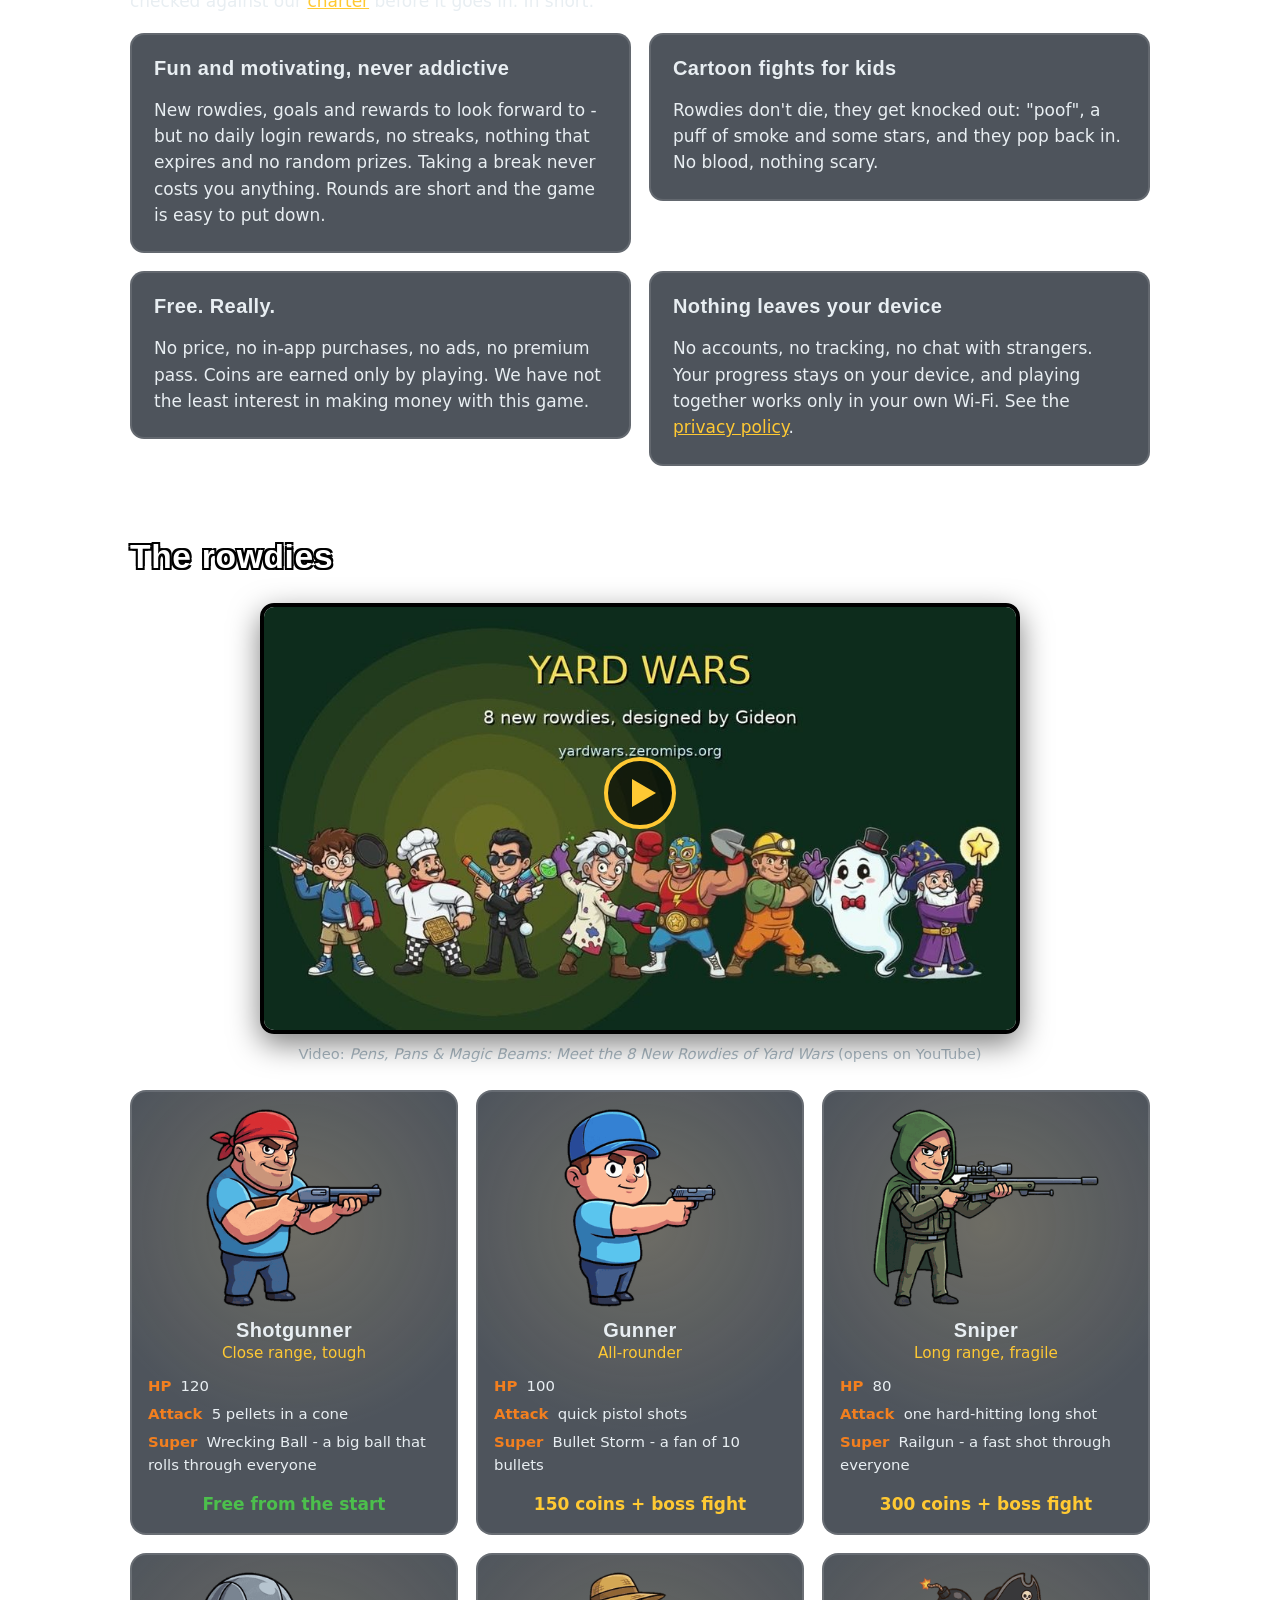
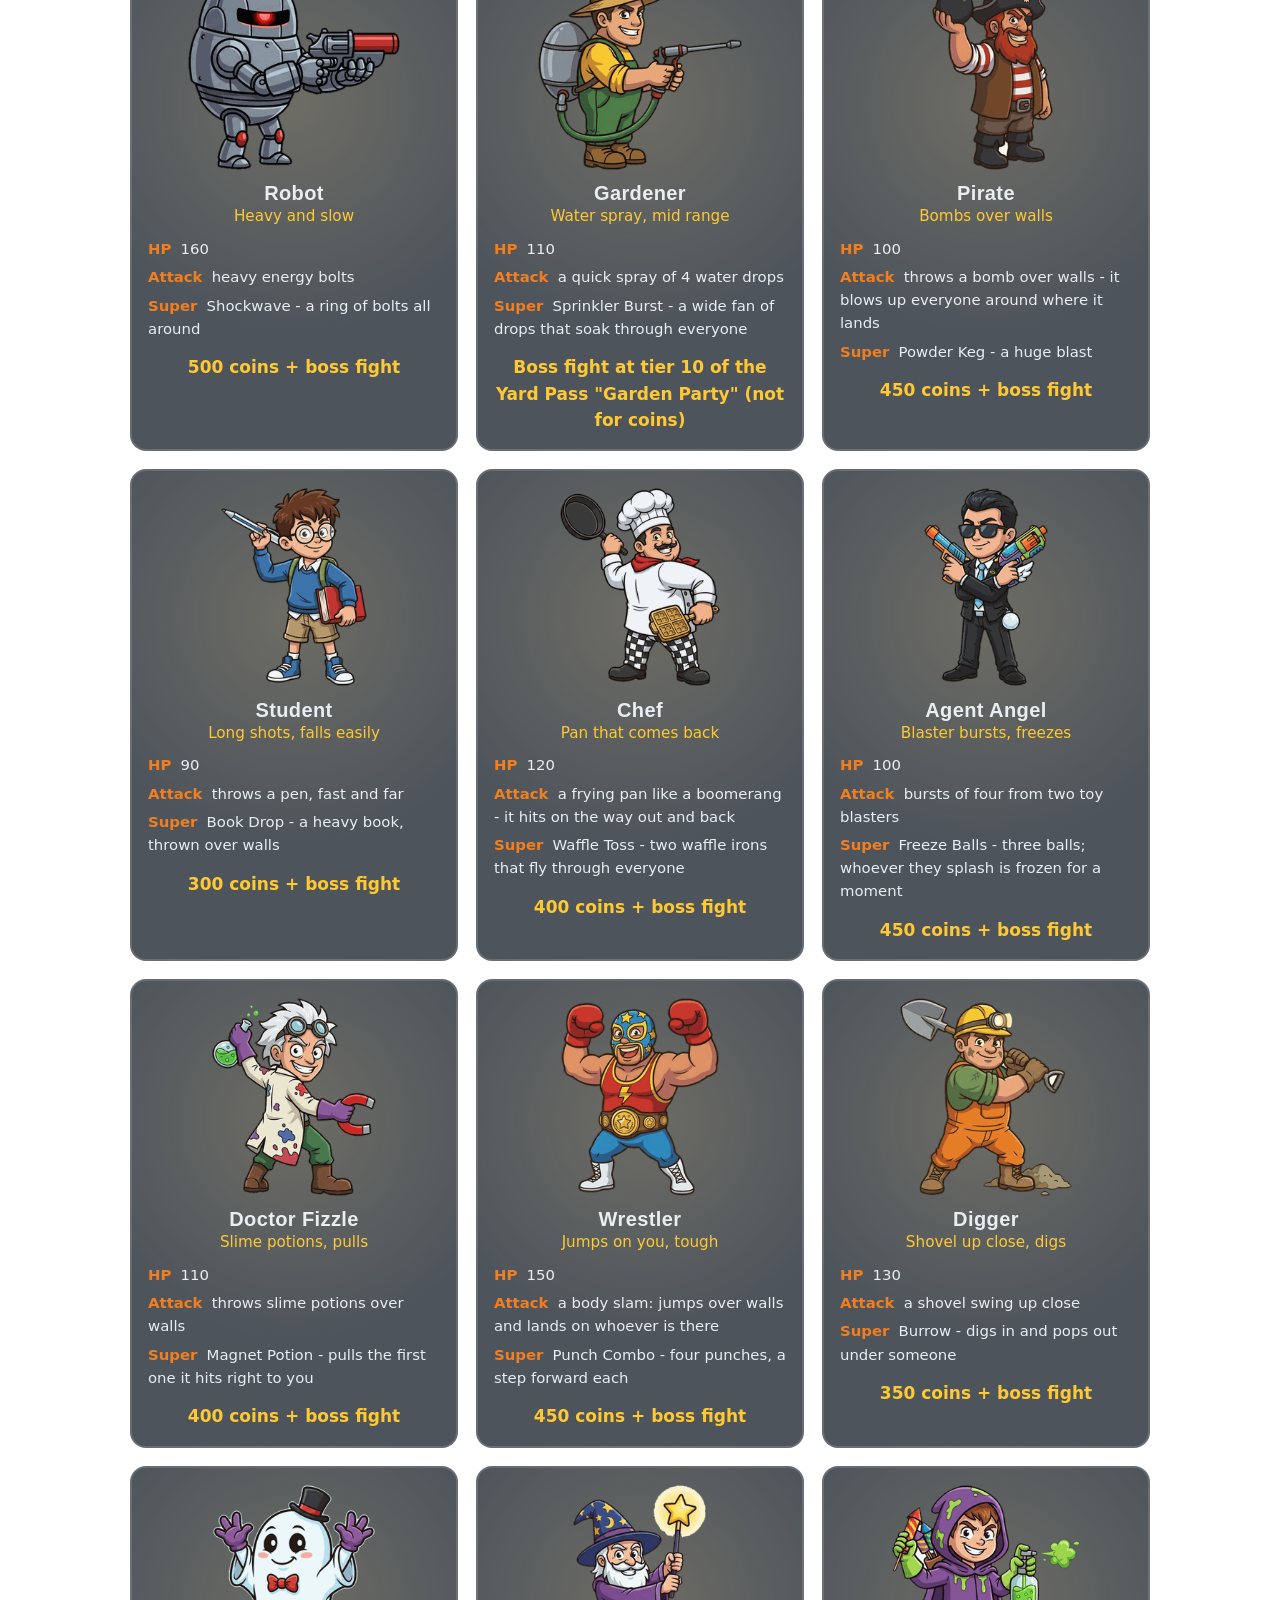
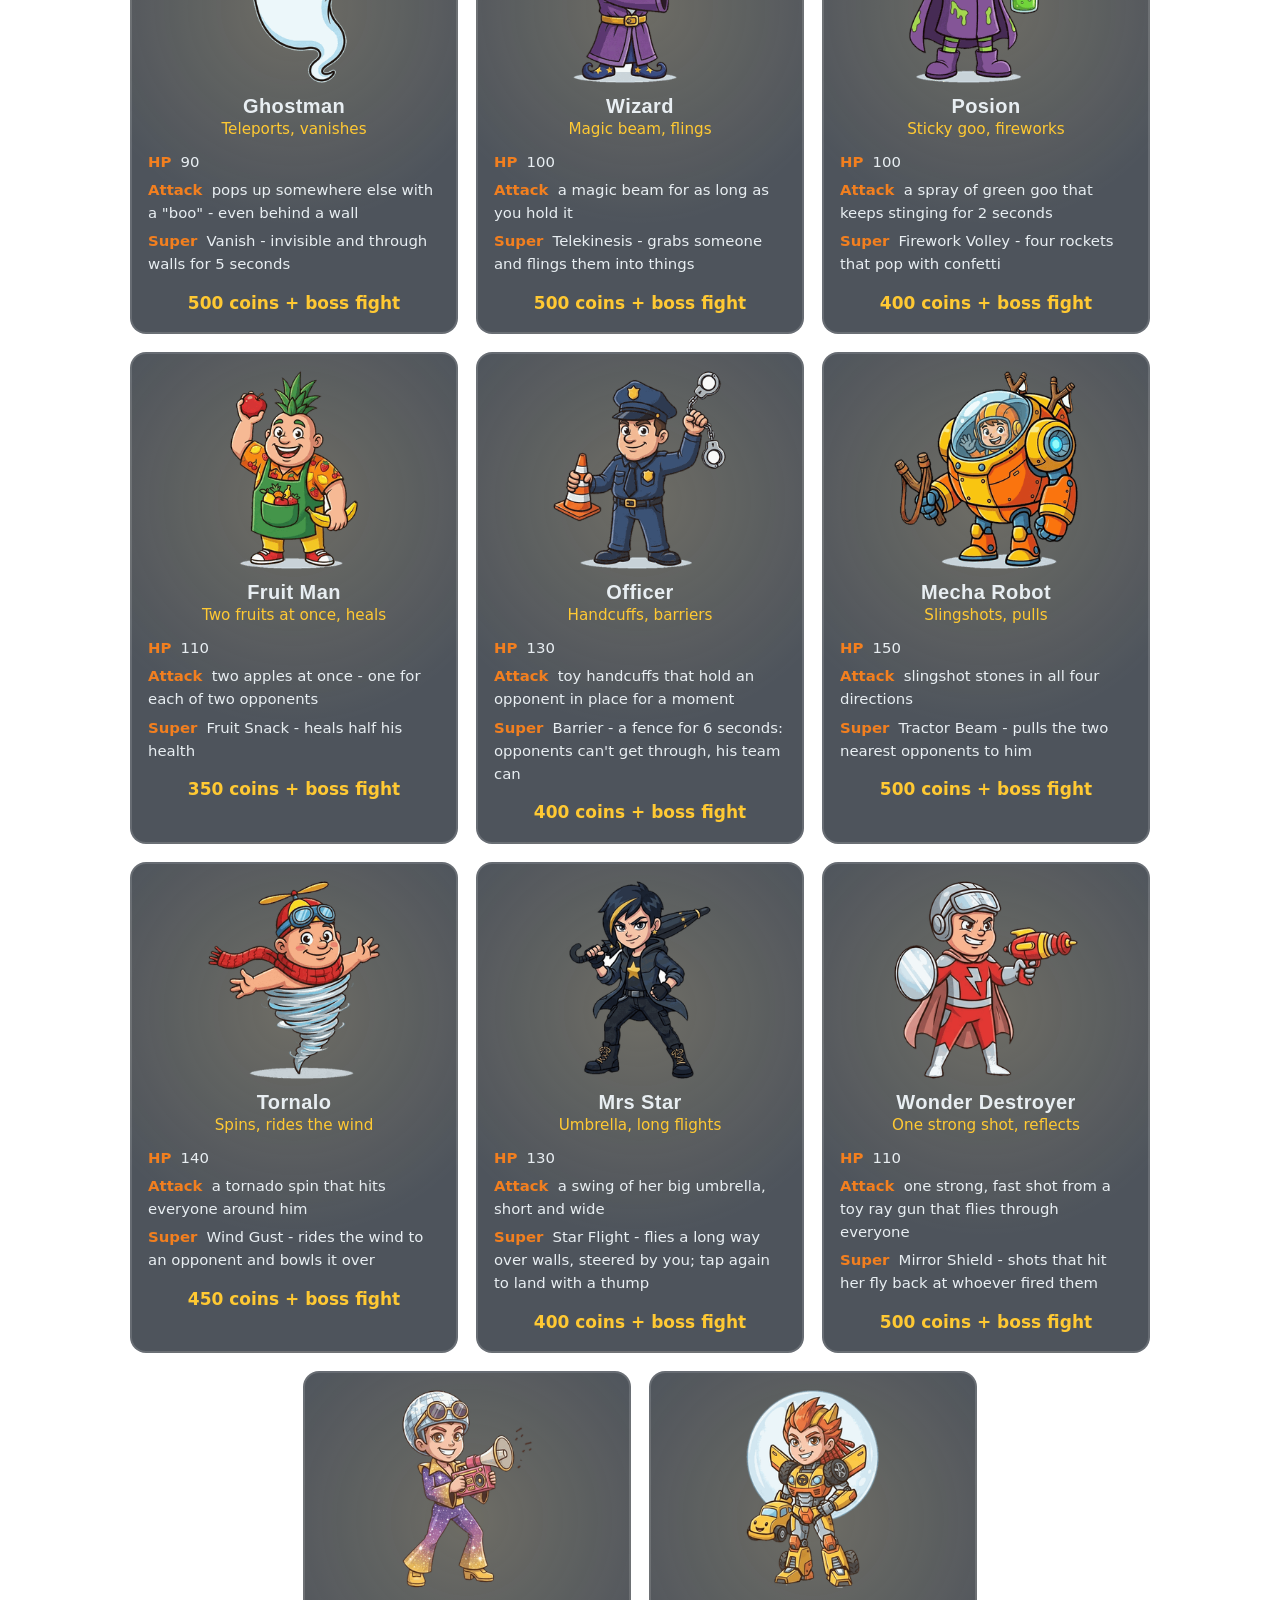
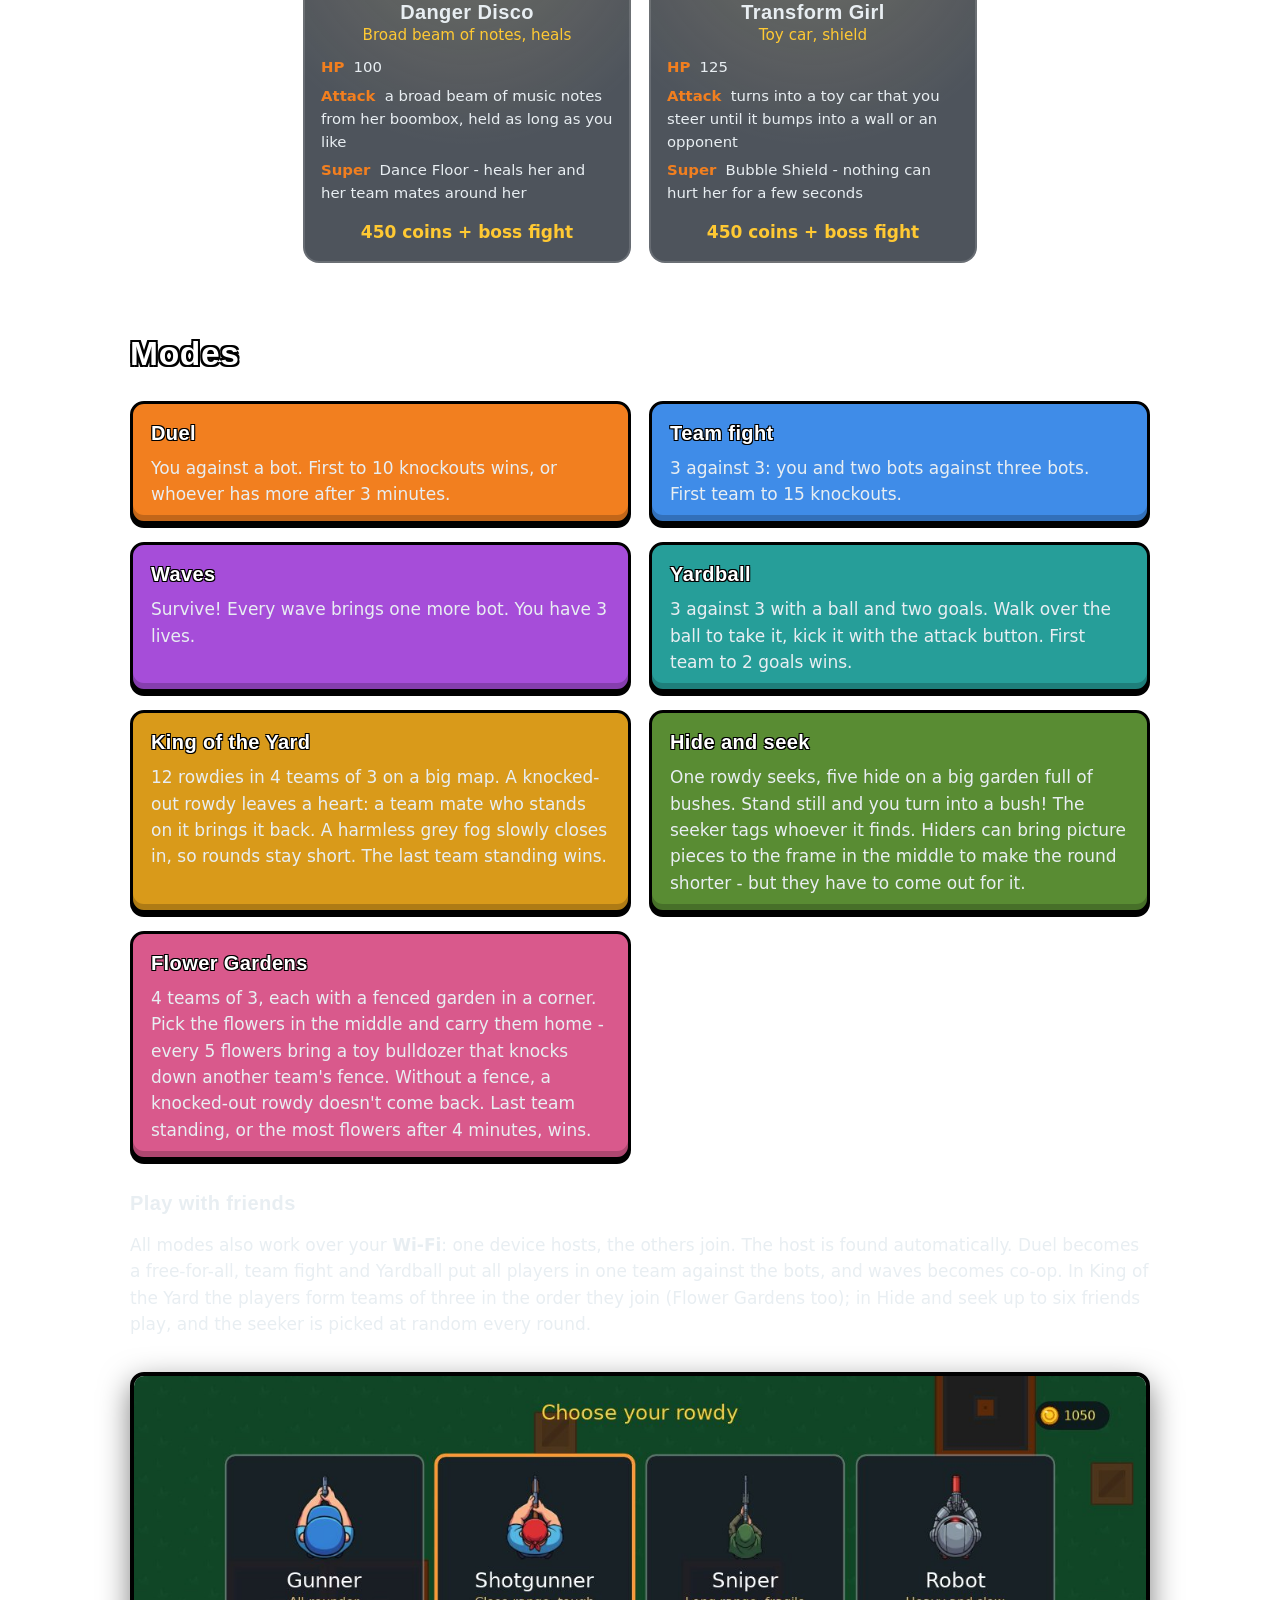
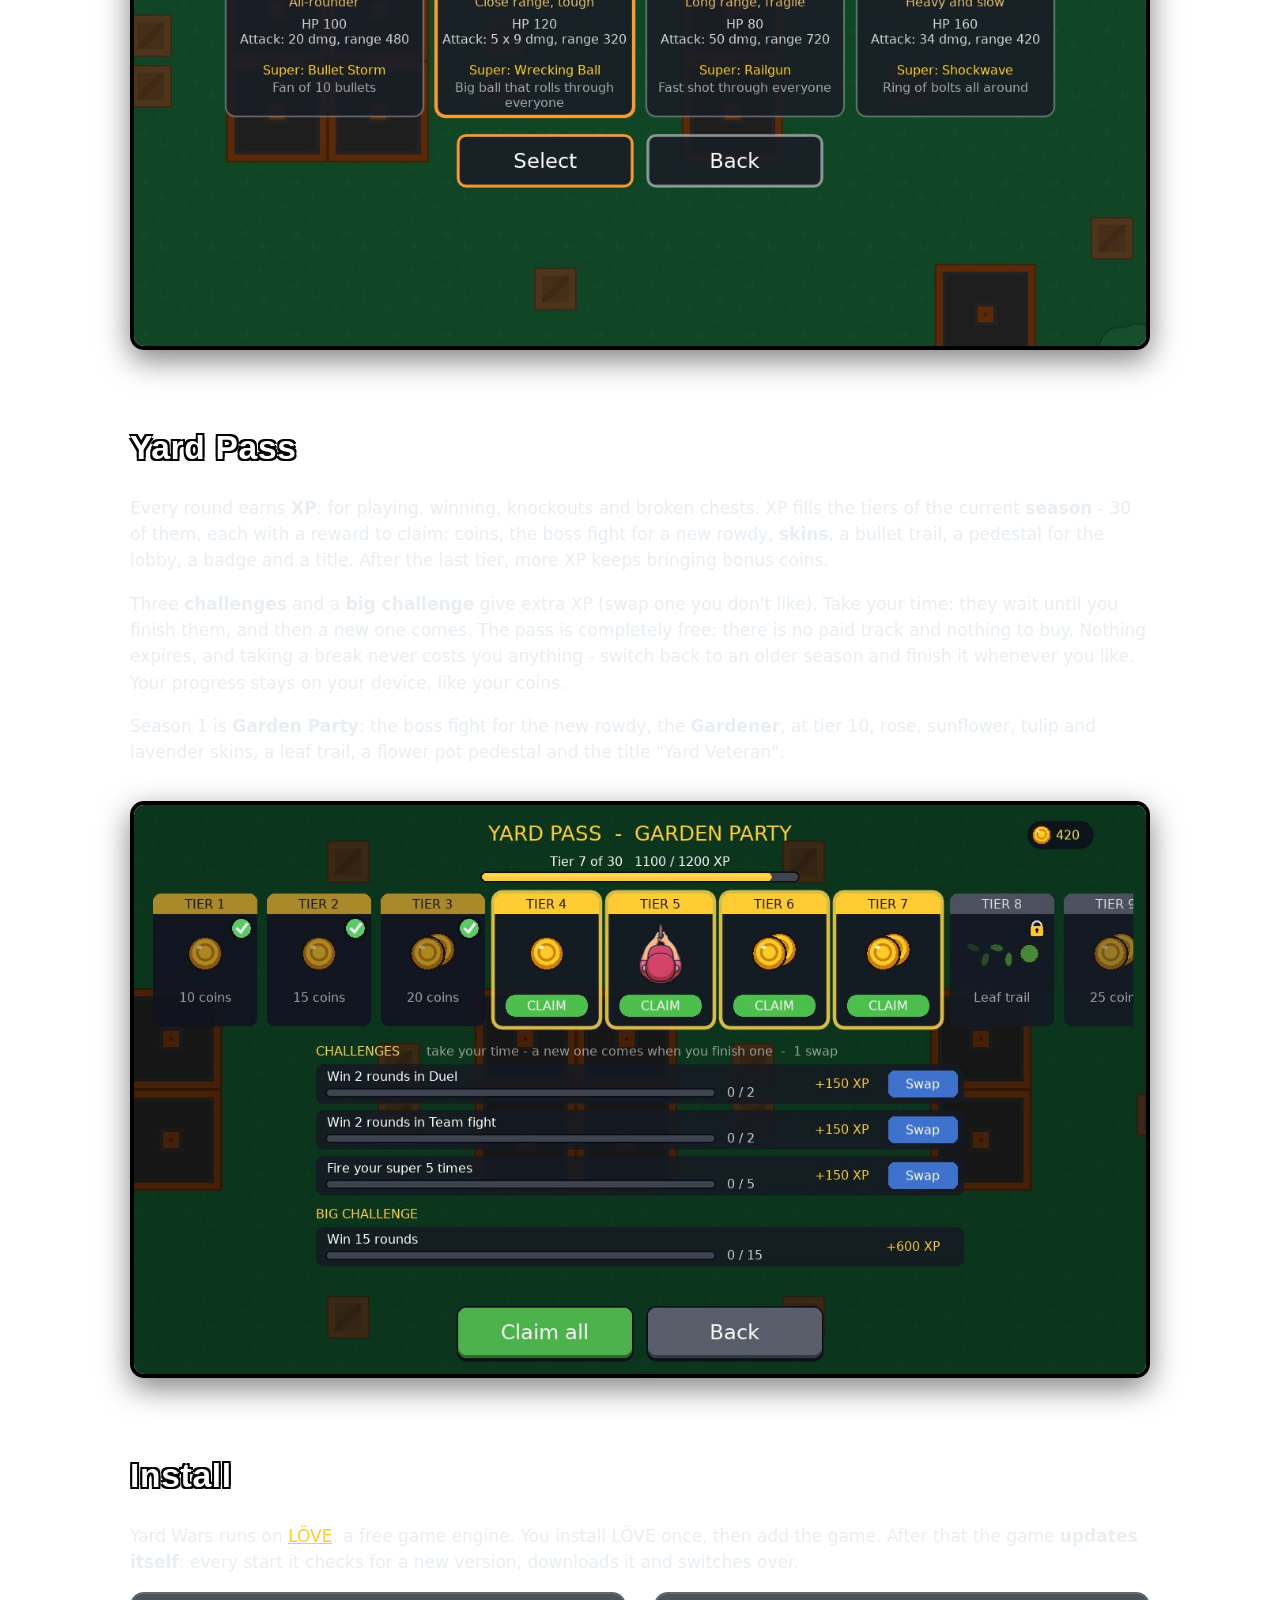
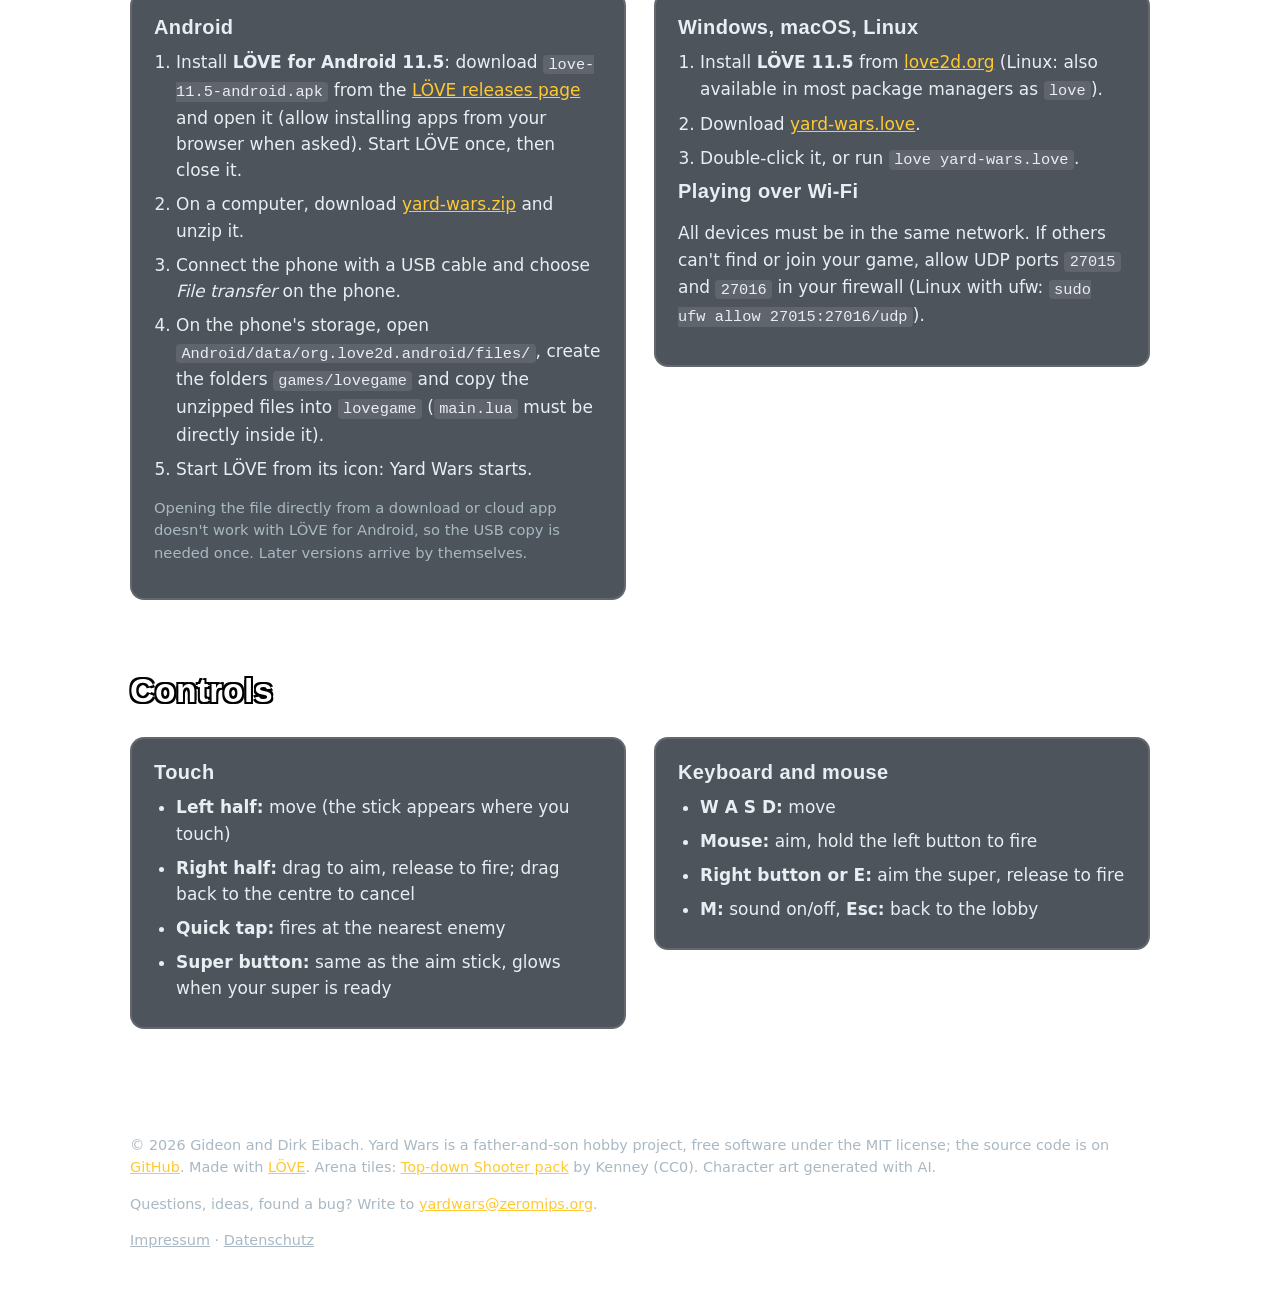
==== commit 08460081: "Real art for the four new rowdies, website cards, black/gold umbrella Sprites from Gideon's designs " ====
--- a/website/index.html
+++ b/website/index.html
@@ -298,6 +298,50 @@
         <li><span>HP</span> 140</li>
         <li><span>Attack</span> a tornado spin that hits everyone around him</li>
         <li><span>Super</span> Wind Gust - rides the wind to an opponent and bowls it over</li>
+      </ul>
+      <p class="price">450 coins + boss fight</p>
+    </article>
+    <article class="card">
+      <img src="images/mrstar.png" alt="Mrs Star" loading="lazy">
+      <h3>Mrs Star</h3>
+      <p class="role">Umbrella, long flights</p>
+      <ul>
+        <li><span>HP</span> 130</li>
+        <li><span>Attack</span> a swing of her big umbrella, short and wide</li>
+        <li><span>Super</span> Star Flight - flies a long way over walls, steered by you; tap again to land with a thump</li>
+      </ul>
+      <p class="price">400 coins + boss fight</p>
+    </article>
+    <article class="card">
+      <img src="images/wonder.png" alt="Wonder Destroyer" loading="lazy">
+      <h3>Wonder Destroyer</h3>
+      <p class="role">One strong shot, reflects</p>
+      <ul>
+        <li><span>HP</span> 110</li>
+        <li><span>Attack</span> one strong, fast shot from a toy ray gun that flies through everyone</li>
+        <li><span>Super</span> Mirror Shield - shots that hit her fly back at whoever fired them</li>
+      </ul>
+      <p class="price">500 coins + boss fight</p>
+    </article>
+    <article class="card">
+      <img src="images/disco.png" alt="Danger Disco" loading="lazy">
+      <h3>Danger Disco</h3>
+      <p class="role">Broad beam of notes, heals</p>
+      <ul>
+        <li><span>HP</span> 100</li>
+        <li><span>Attack</span> a broad beam of music notes from her boombox, held as long as you like</li>
+        <li><span>Super</span> Dance Floor - heals her and her team mates around her</li>
+      </ul>
+      <p class="price">450 coins + boss fight</p>
+    </article>
+    <article class="card">
+      <img src="images/transform.png" alt="Transform Girl" loading="lazy">
+      <h3>Transform Girl</h3>
+      <p class="role">Toy car, shield</p>
+      <ul>
+        <li><span>HP</span> 125</li>
+        <li><span>Attack</span> turns into a toy car that you steer until it bumps into a wall or an opponent</li>
+        <li><span>Super</span> Bubble Shield - nothing can hurt her for a few seconds</li>
       </ul>
       <p class="price">450 coins + boss fight</p>
     </article>
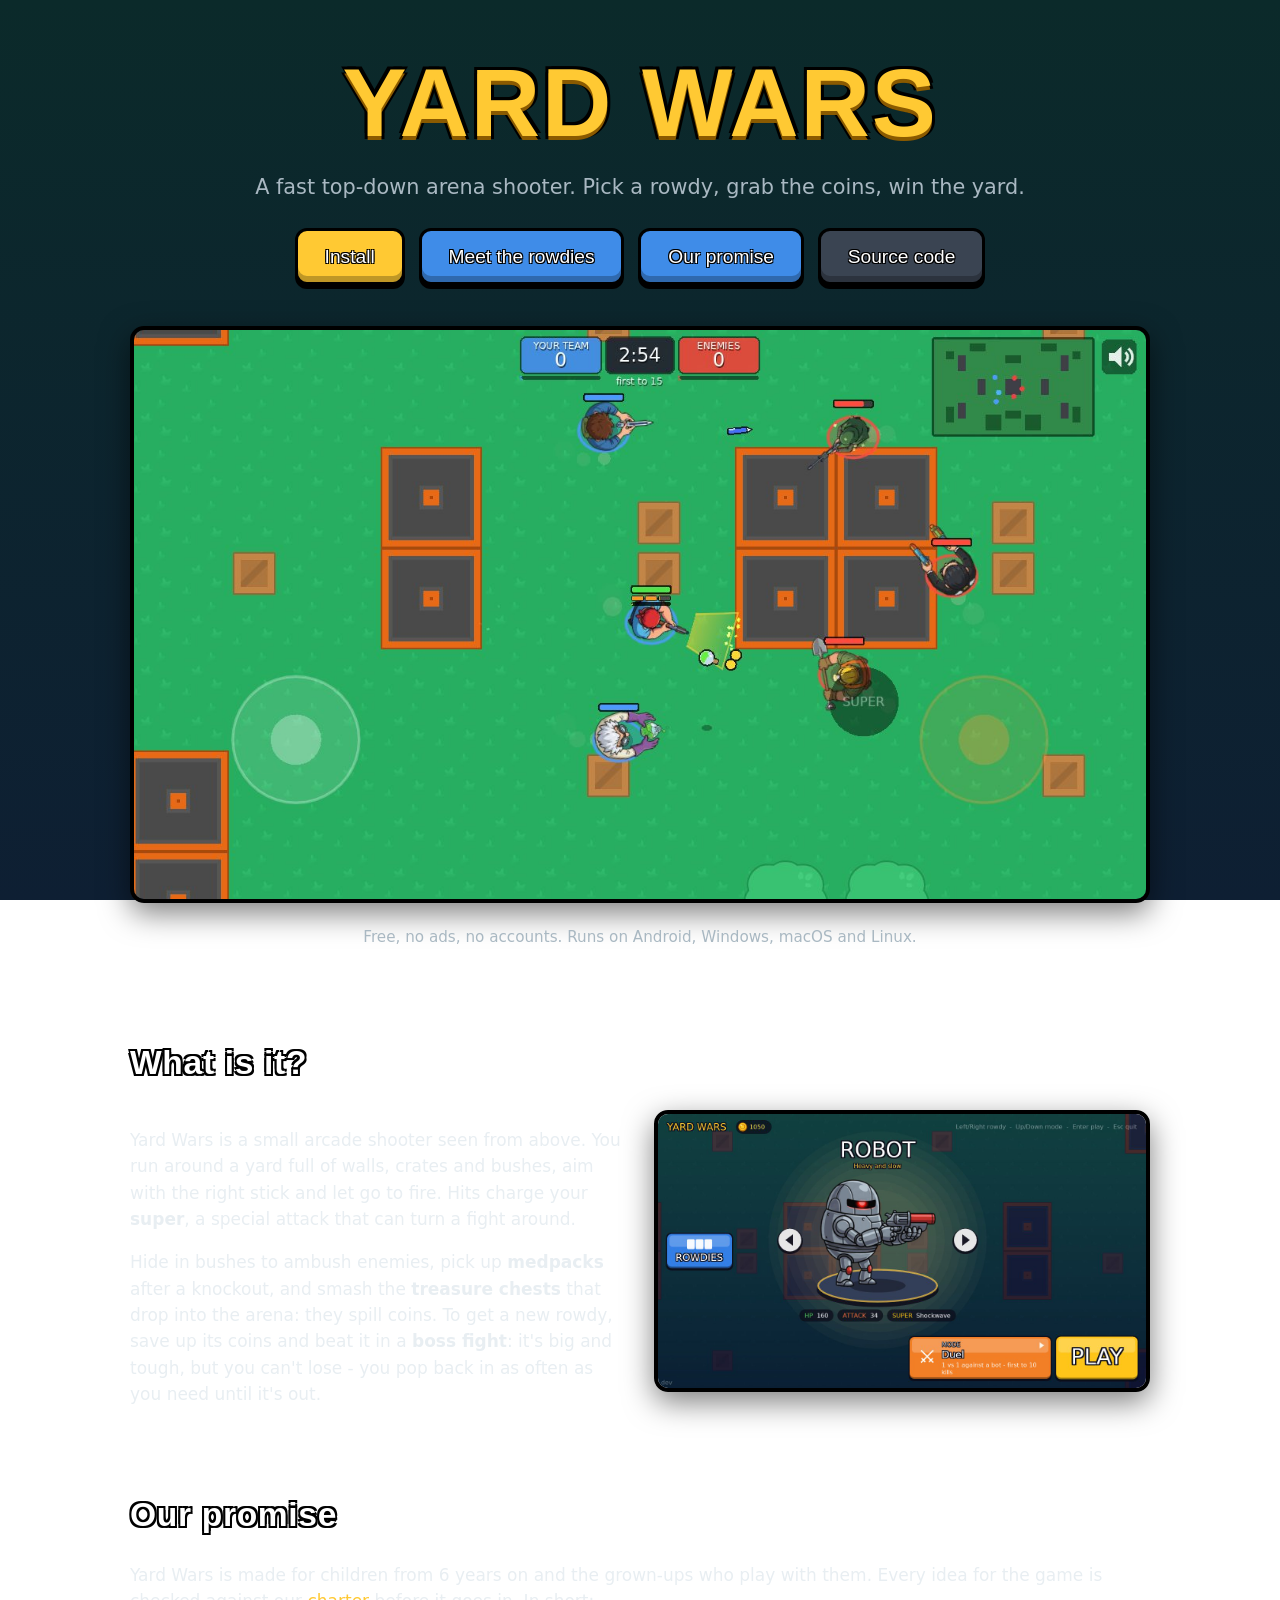
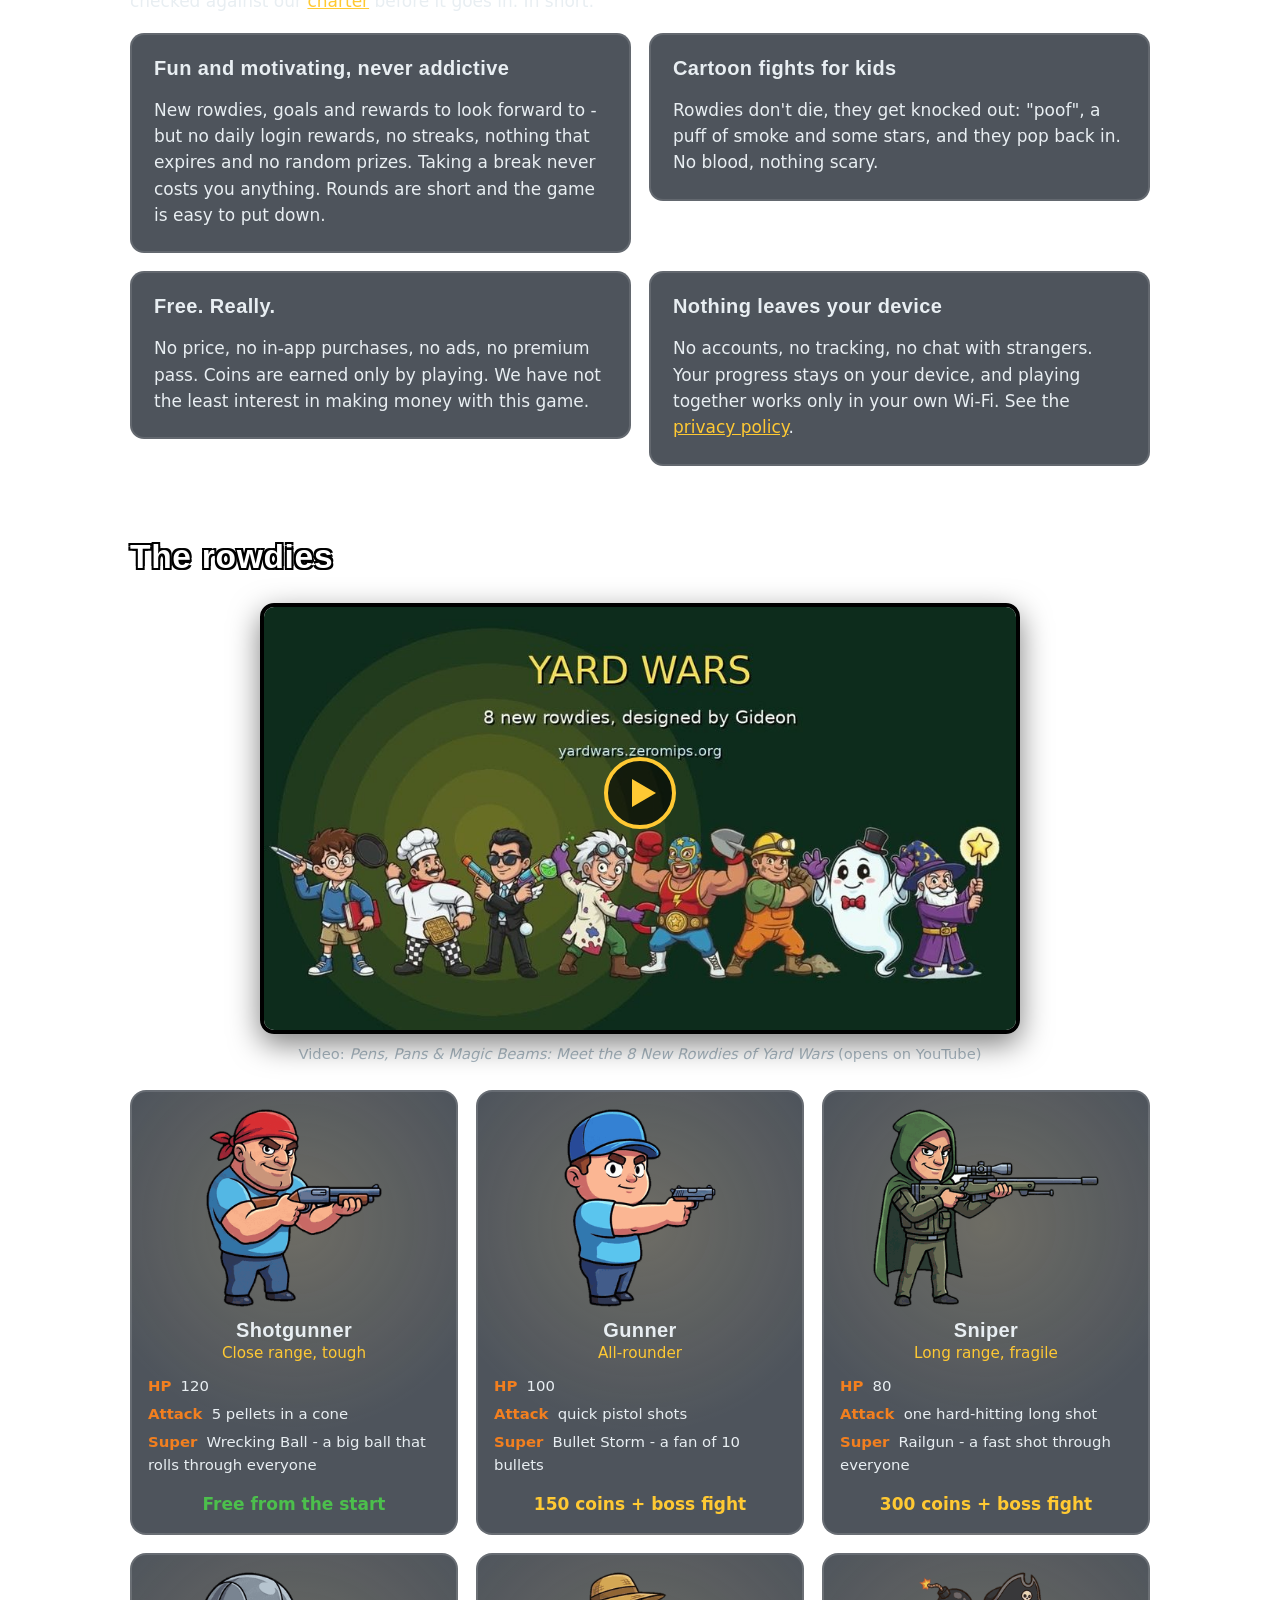
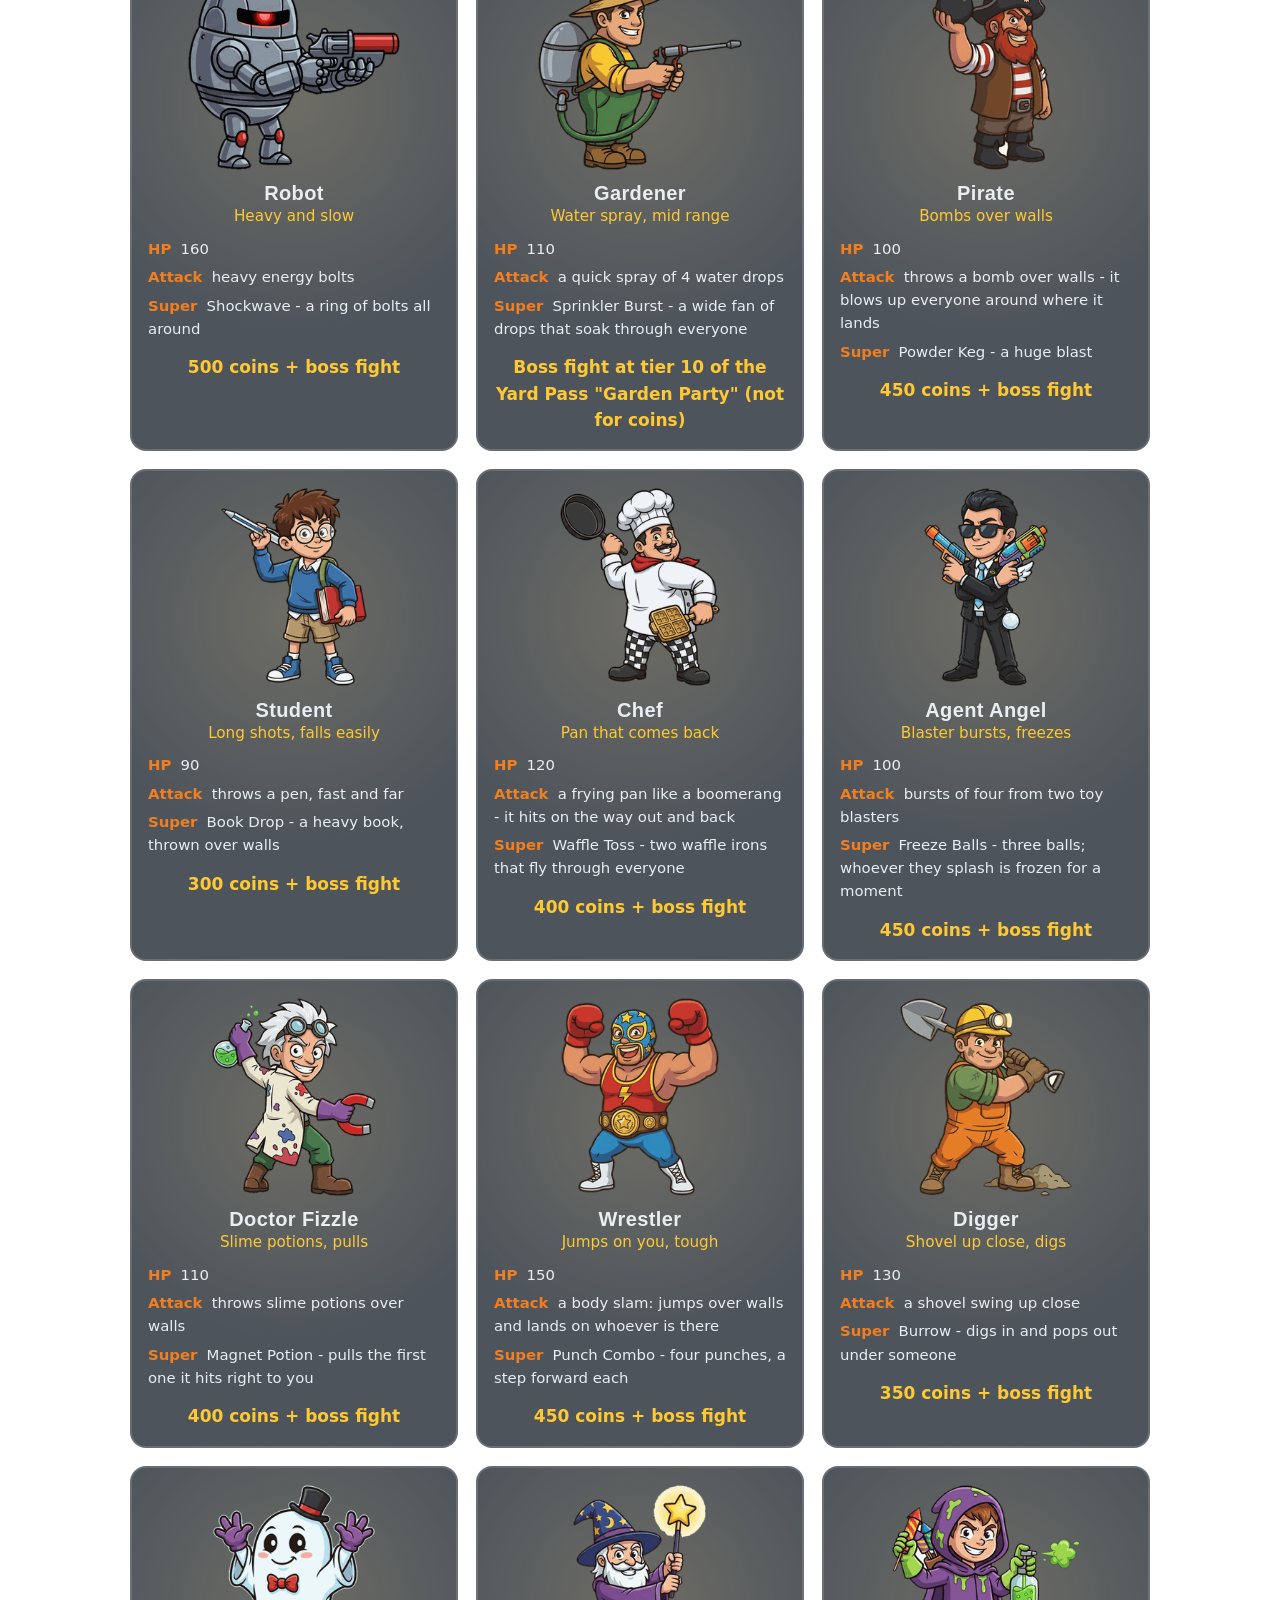
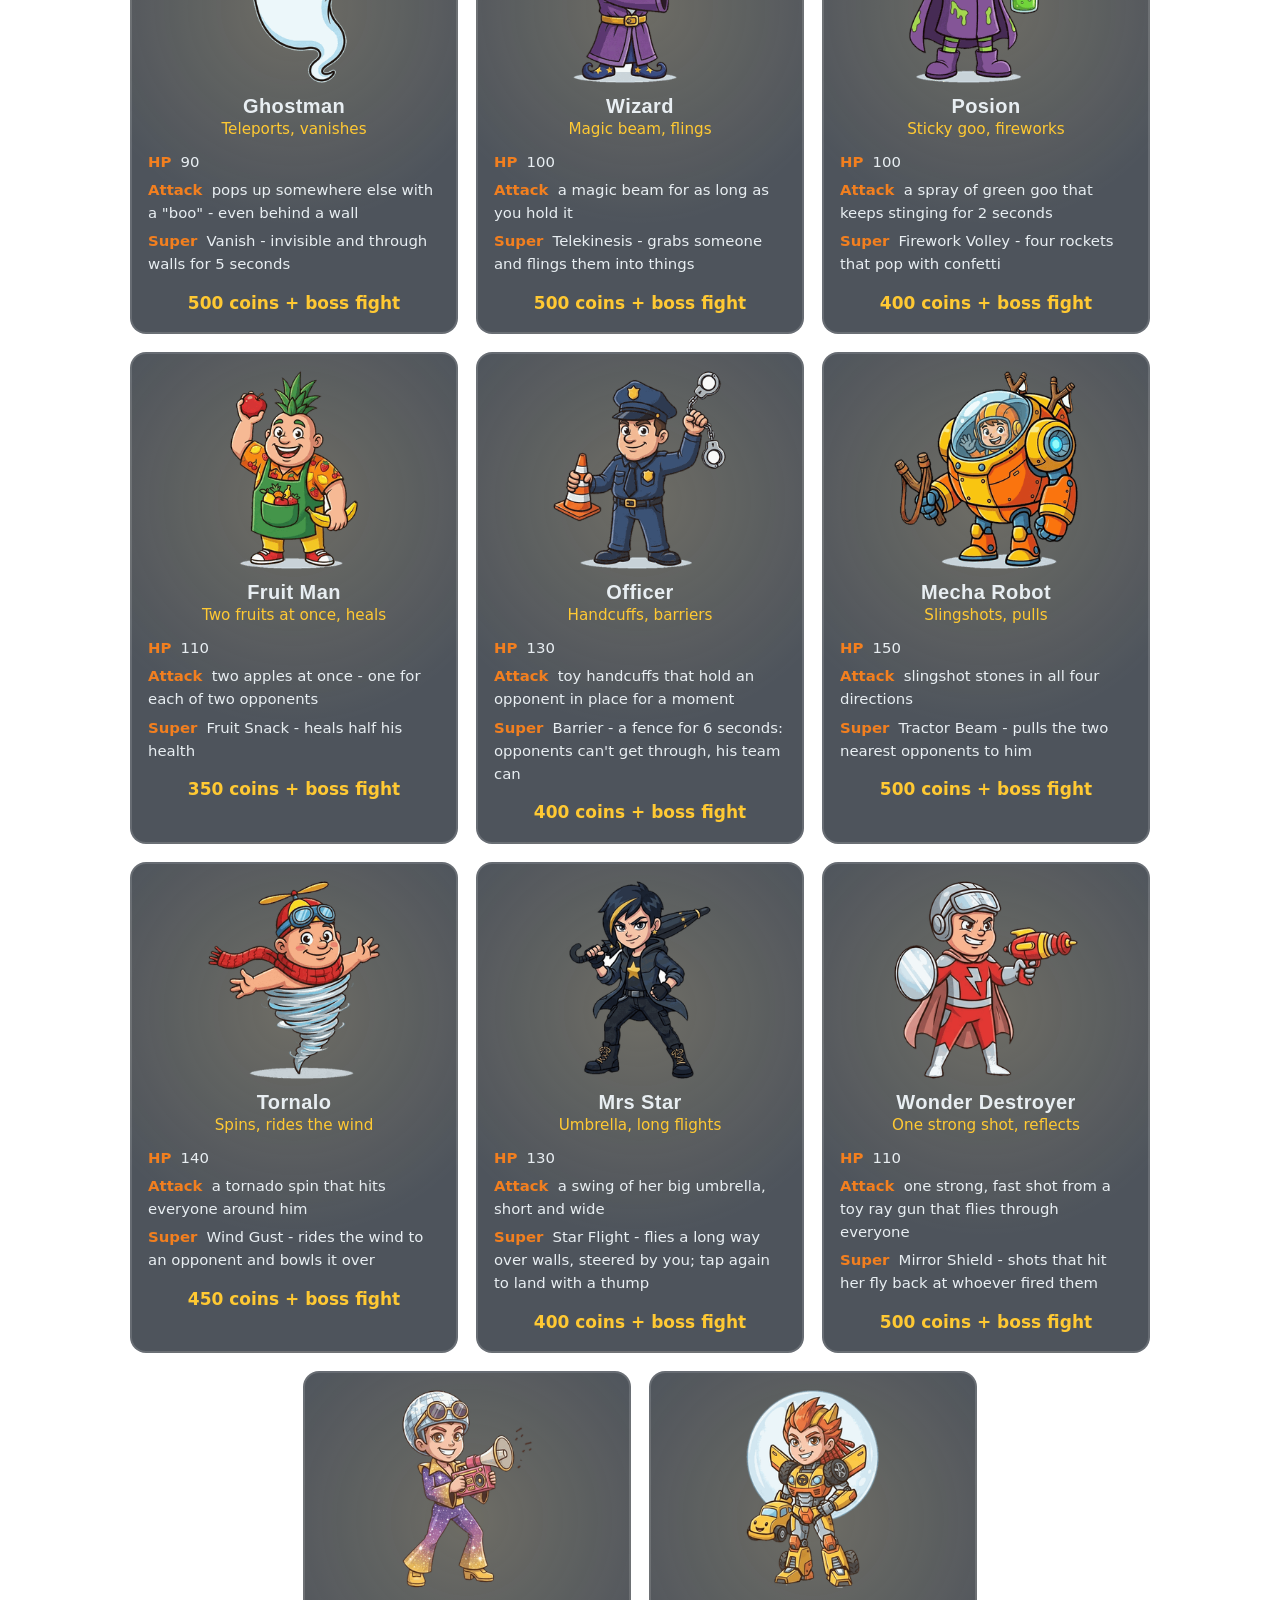
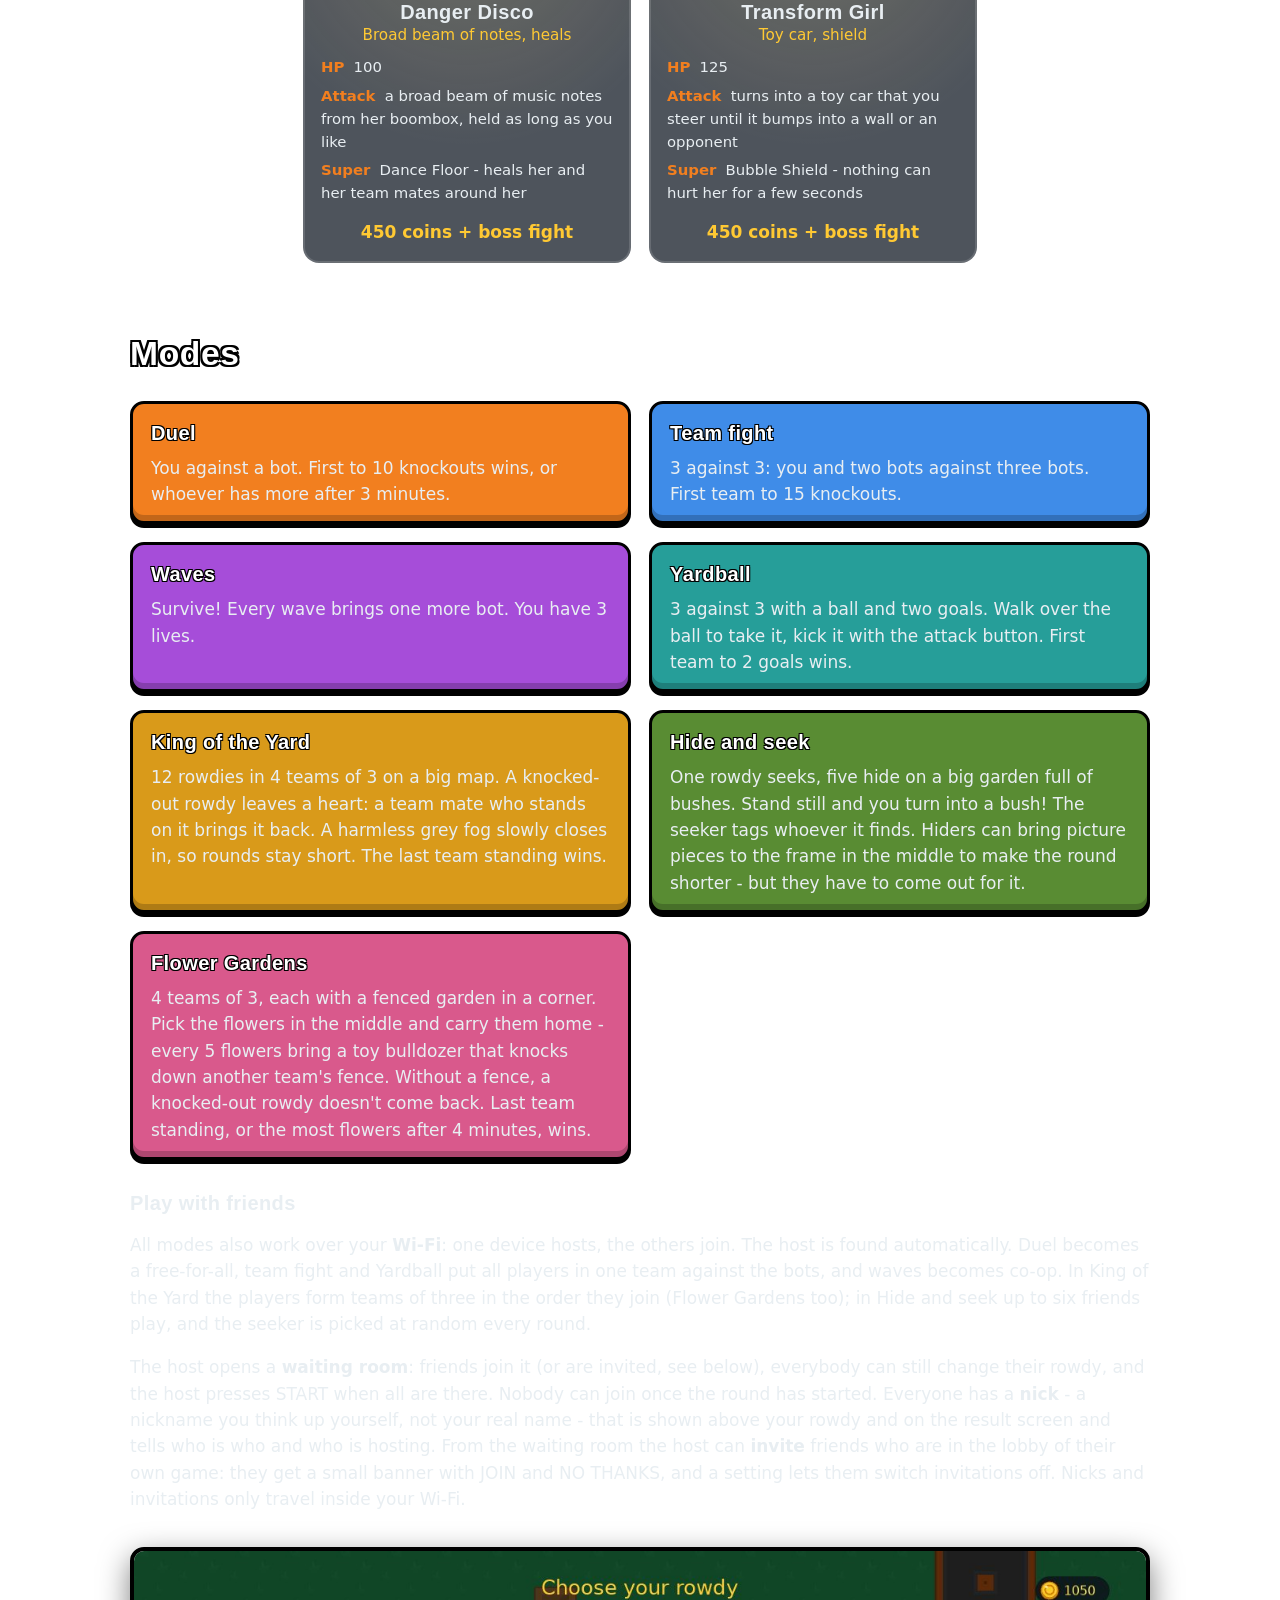
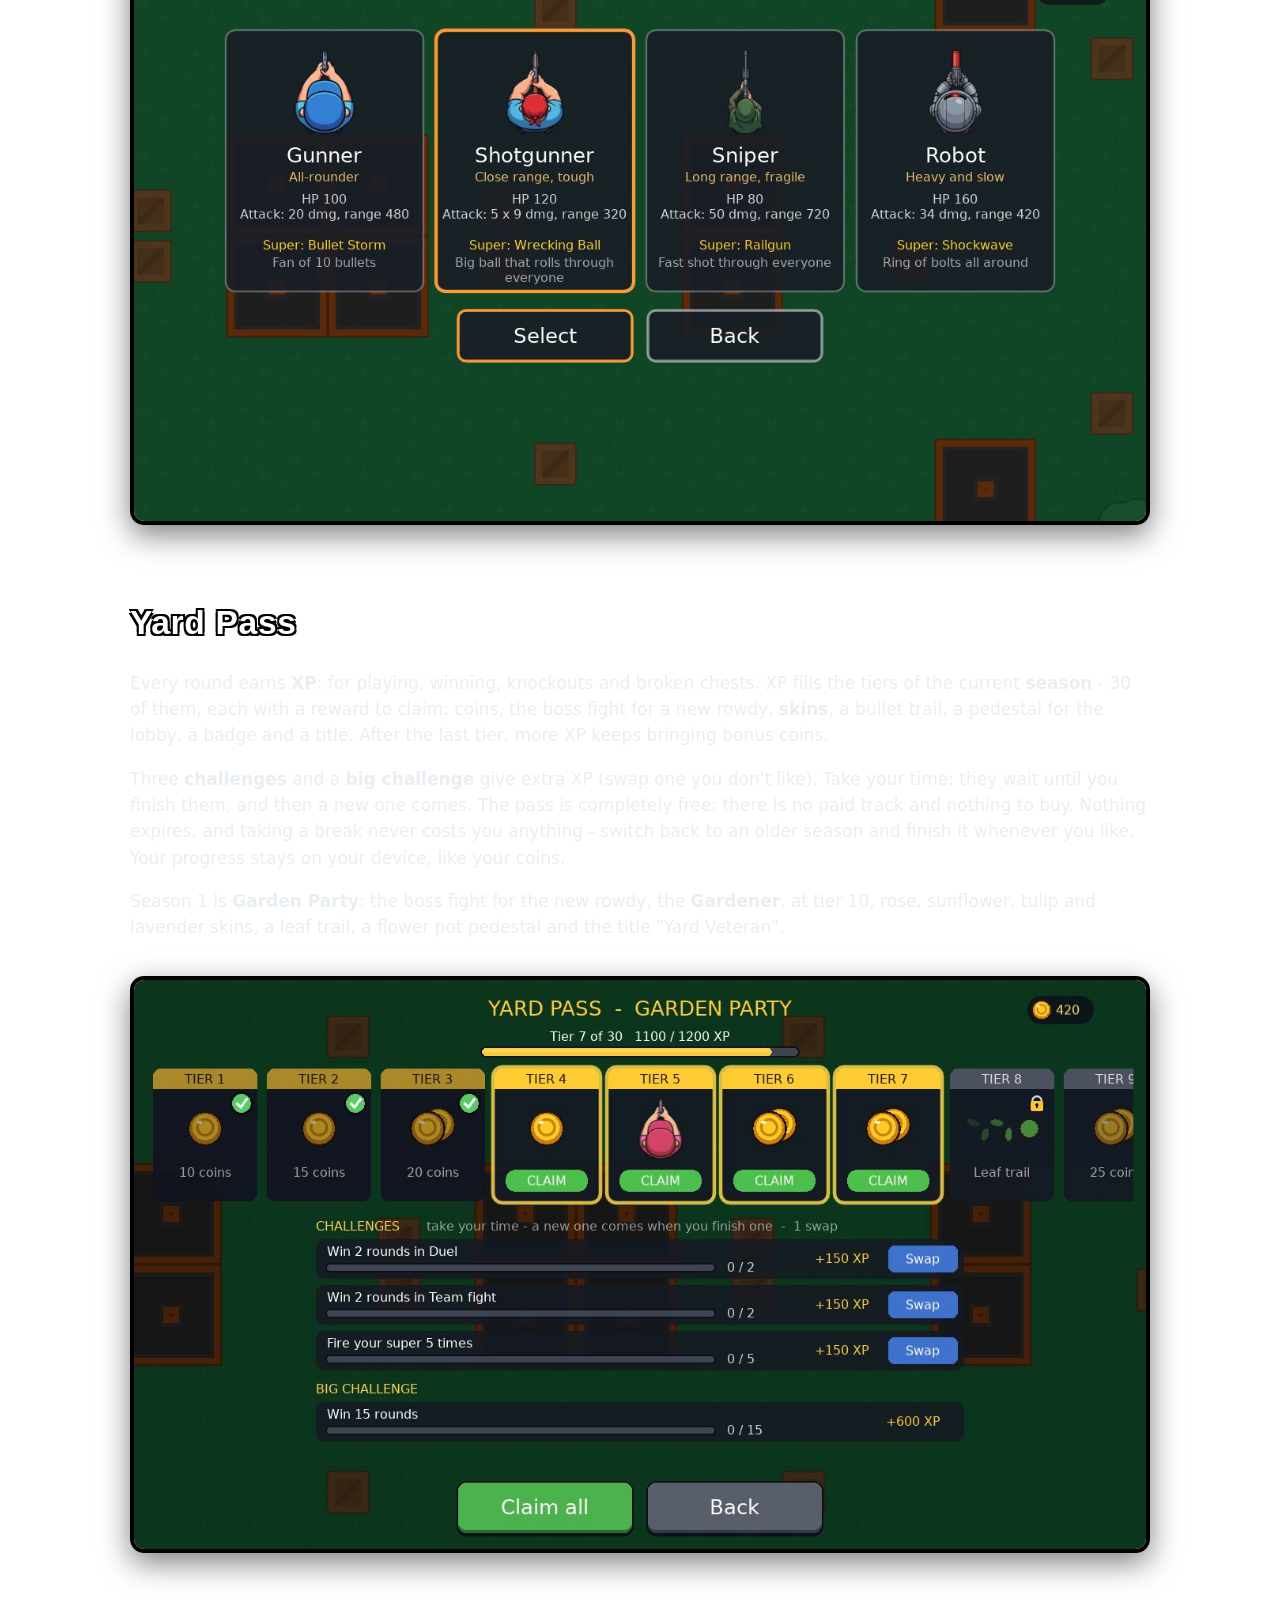
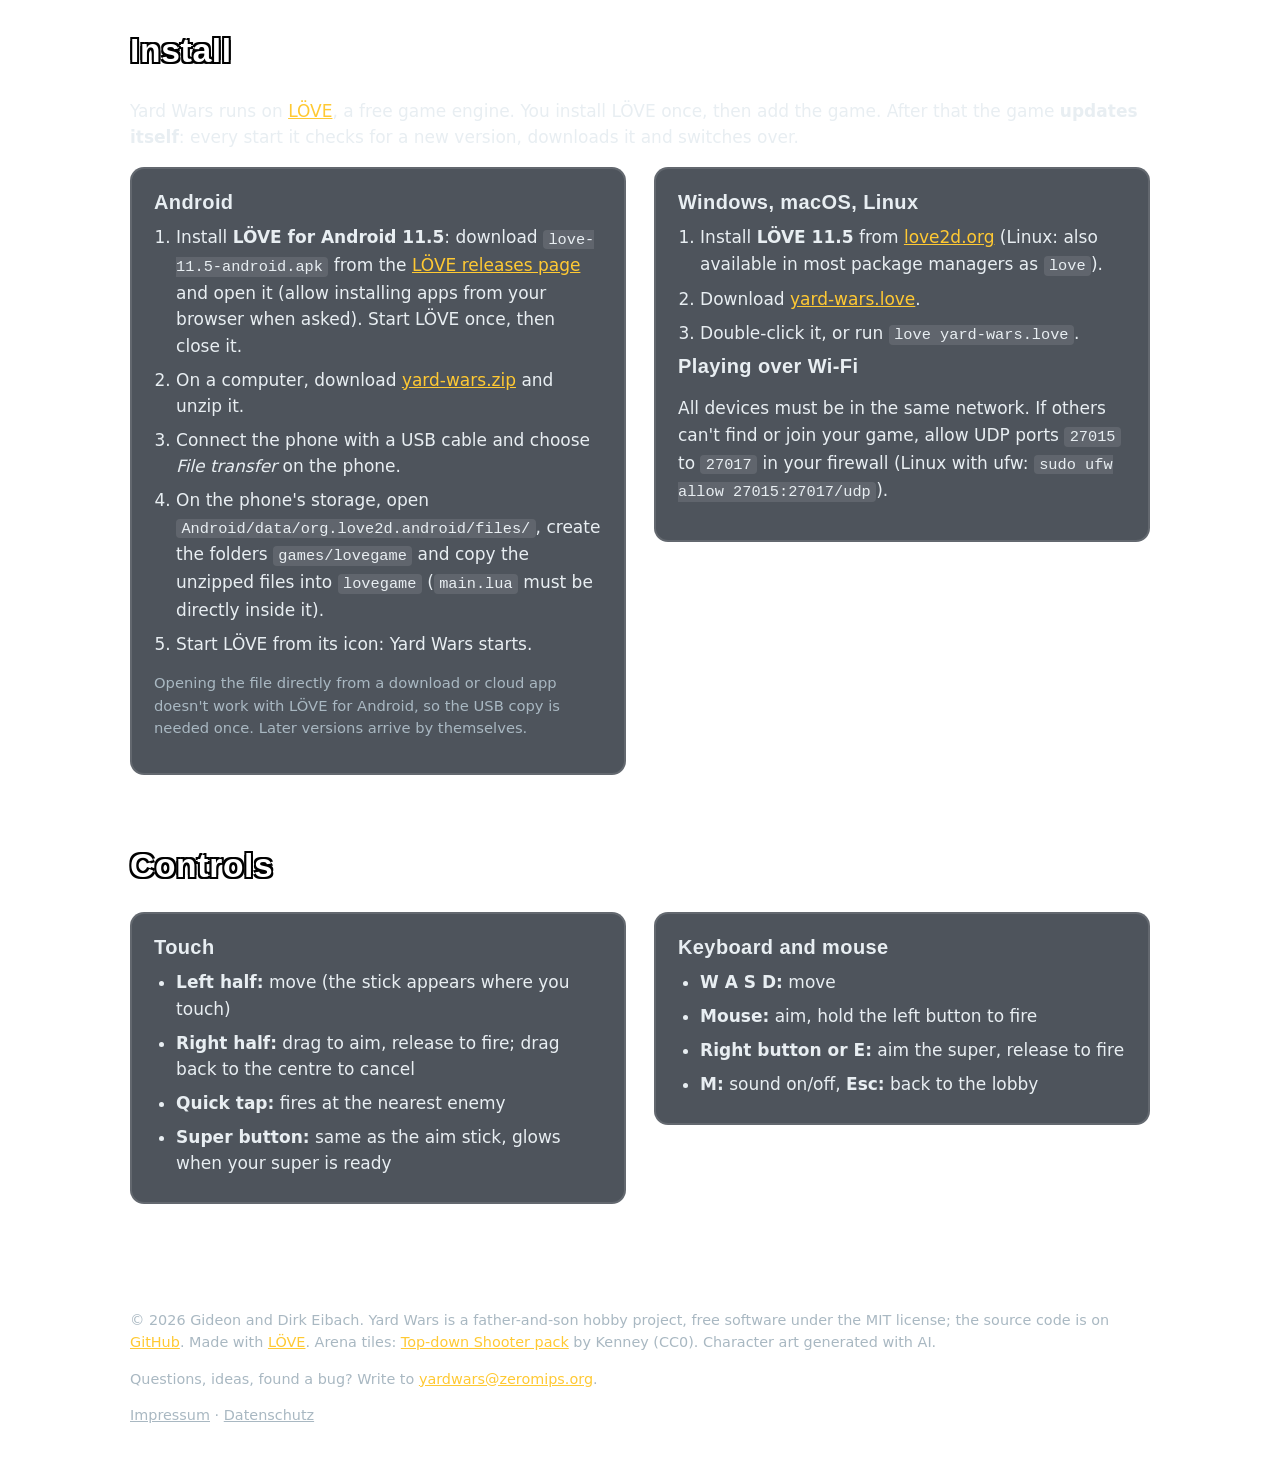
==== commit 29321c21: "Website: waiting room, nicks, invitations, firewall ports Co-Authored-By: Claude Sonnet 5.5 <noreply" ====
--- a/website/index.html
+++ b/website/index.html
@@ -394,6 +394,13 @@
     players in one team against the bots, and waves becomes co-op. In King of the Yard the
     players form teams of three in the order they join (Flower Gardens too); in Hide and seek
     up to six friends play, and the seeker is picked at random every round.</p>
+  <p>The host opens a <b>waiting room</b>: friends join it (or are invited, see below), everybody
+    can still change their rowdy, and the host presses START when all are there. Nobody can join
+    once the round has started. Everyone has a <b>nick</b> - a nickname you think up yourself, not
+    your real name - that is shown above your rowdy and on the result screen and tells who is who
+    and who is hosting. From the waiting room the host can <b>invite</b> friends who are in the
+    lobby of their own game: they get a small banner with JOIN and NO THANKS, and a setting
+    lets them switch invitations off. Nicks and invitations only travel inside your Wi-Fi.</p>
   <img class="wide" src="images/picker.jpg" width="1280" height="720" loading="lazy"
        alt="The rowdy choice: four cards with picture, role, health, attack and super">
 </section>
@@ -455,8 +462,8 @@
       </ol>
       <h3>Playing over Wi-Fi</h3>
       <p>All devices must be in the same network. If others can't find or join your game,
-        allow UDP ports <code>27015</code> and <code>27016</code> in your firewall (Linux with
-        ufw: <code>sudo ufw allow 27015:27016/udp</code>).</p>
+        allow UDP ports <code>27015</code> to <code>27017</code> in your firewall (Linux with
+        ufw: <code>sudo ufw allow 27015:27017/udp</code>).</p>
     </div>
   </div>
 </section>
